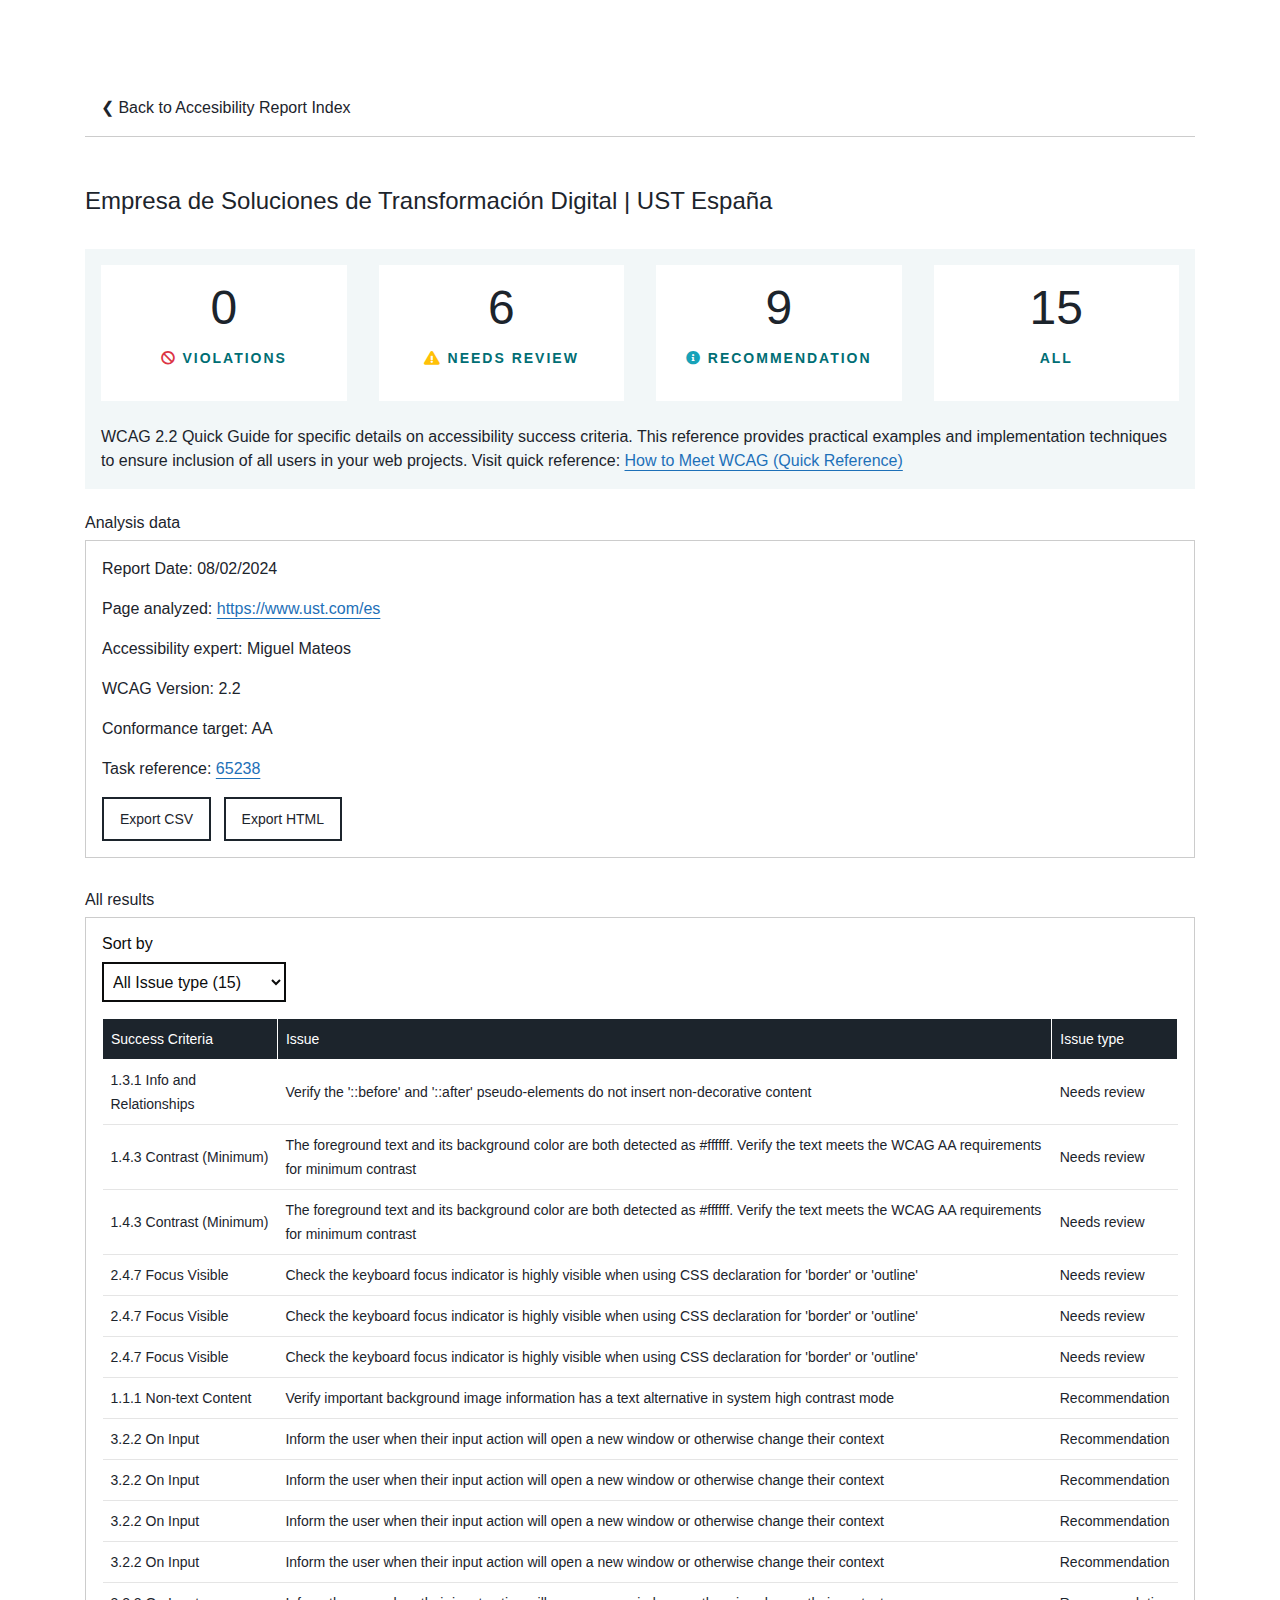
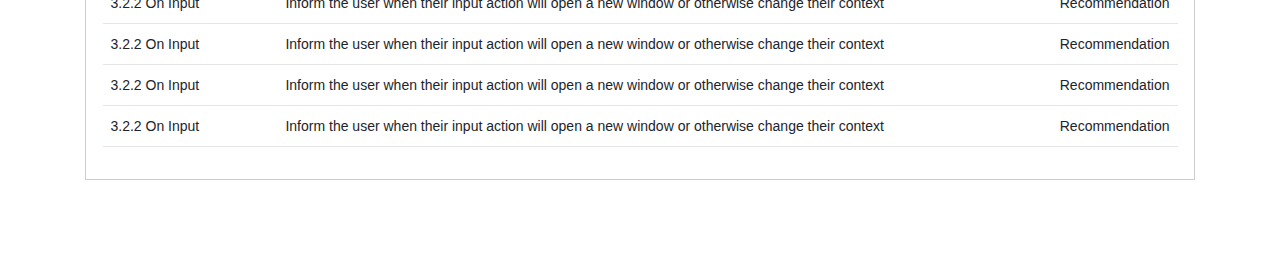
==== public/html/individualreport.html @ 24be136c "Add files via upload" ====
<!DOCTYPE html>
<html lang="en">

<head>
  <meta charset="UTF-8">
  <meta name="viewport" content="width=device-width, initial-scale=1.0">
  <title>Table with Filter</title>
  <!-- Agregar la referencia a Bootstrap CSS -->
  <link rel="stylesheet" href="https://maxcdn.bootstrapcdn.com/bootstrap/4.5.2/css/bootstrap.min.css">
  <link rel="stylesheet" href="https://cdnjs.cloudflare.com/ajax/libs/font-awesome/5.15.4/css/all.min.css">

 <link rel="stylesheet" href="../css/individualreport.css">

</head>

<body>
  <!-- Contenedor en el centro con medida de 6 columnas -->
  <div class="container mt-5 mb-5">
    <div class="row justify-content-center">
      <div class="col-md-12">
        <img src="https://i.imgur.com/VCVcNoz.png" alt="">
        <div class="breadcrumbs">

          <a href="reports.html" class="back-link">❮ Back to Accesibility Report Index</a>

        </div>
        <h4 class="mt-5">Empresa de Soluciones de Transformación Digital | UST España</h4>
        <div class="background">
          <div class="cards-container">
            <div class="card">
              <div class="card-number mb-3" id="violationsNumber"></div>
              <div class="card-text"><i class="fas fa-ban text-danger"></i>
                Violations</div>
            </div>
            <div class="card">
              <div class="card-number mb-3" id="needsreviewNumber"></div>
              <div class="card-text"><i class="fas fa-exclamation-triangle text-warning"></i>
                Needs Review</div>
            </div>
            <div class="card">
              <div class="card-number mb-3" id="recommendationNumber"></div>
              <div class="card-text"><i class="fas fa-info-circle text-info"></i>
                Recommendation</div>
            </div>
            <div class="card">
              <div class="card-number mb-3" id="allNumber"></div>
              <div class="card-text">All</div>
            </div>
          </div>
          <p class="mb-0">WCAG 2.2 Quick Guide for specific details on accessibility success criteria. This reference provides practical examples and implementation techniques to ensure inclusion of all users in your web projects. Visit quick reference: <a href="https://www.w3.org/WAI/WCAG22/quickref/">How to Meet WCAG (Quick Reference)</a></p>
        </div>

        <h6>Analysis data</h6>
        <div class="wrapper">
          <p>Report Date: <span>08/02/2024</span></p>
          <p>Page analyzed: <a href="https://www.ust.com/es" id="urlAnalized">https://www.ust.com/es</a></p>
          <p>Accessibility expert: Miguel Mateos</p>
          <p>WCAG Version: 2.2</p>
          <p>Conformance target: AA</p>
          <p>Task reference: <a href="https://www.ust.com/es">65238</a></p>
          <button id="downloadCSV" aria-label="Descargar reporte en CSV" onclick="downloadCSV()" class="button-secondary mr-2">Export CSV</button>
          <button id="downloadHTML" aria-label="Descargar reporte en HTML" onclick="downloadHTML()" class="button-secondary">Export HTML</button>
        </div>
        <h6>All results</h6>
        <div class=wrapper>

          <label for="filtro" class="mt-0">Sort by</label>
          <select id="filtro">
            <option value="">All Issues</option>
            <option value="Violation">Violation</option>
            <option value="Recommendation">Recommendation</option>
            <option value="Needs review">Needs review</option>
            <!-- Agrega más opciones aquí según sea necesario -->
          </select>
          <table>
            <tbody>
              <tr class="table-header">
                <th>Success Criteria</th>
                <th>Issue</th>
                <th>Issue type</th>
              </tr>
              <tr>
                <td>1.3.1 Info and Relationships</td>
                <td>Verify the '::before' and '::after' pseudo-elements do not insert non-decorative content</td>
                <td>Needs review</td>
              </tr>
              <tr>
                <td>1.4.3 Contrast (Minimum)</td>
                <td>The foreground text and its background color are both detected as #ffffff. Verify the text meets the WCAG AA requirements for minimum contrast</td>
                <td>Needs review</td>
              </tr>
              <tr>
                <td>1.4.3 Contrast (Minimum)</td>
                <td>The foreground text and its background color are both detected as #ffffff. Verify the text meets the WCAG AA requirements for minimum contrast</td>
                <td>Needs review</td>
              </tr>
              <tr>
                <td>2.4.7 Focus Visible</td>
                <td>Check the keyboard focus indicator is highly visible when using CSS declaration for 'border' or 'outline'</td>
                <td>Needs review</td>
              </tr>
              <tr>
                <td>2.4.7 Focus Visible</td>
                <td>Check the keyboard focus indicator is highly visible when using CSS declaration for 'border' or 'outline'</td>
                <td>Needs review</td>
              </tr>
              <tr>
                <td>2.4.7 Focus Visible</td>
                <td>Check the keyboard focus indicator is highly visible when using CSS declaration for 'border' or 'outline'</td>
                <td>Needs review</td>
              </tr>
              <tr>
                <td>1.1.1 Non-text Content</td>
                <td>Verify important background image information has a text alternative in system high contrast mode</td>
                <td>Recommendation</td>
              </tr>
              <tr>
                <td>3.2.2 On Input</td>
                <td>Inform the user when their input action will open a new window or otherwise change their context</td>
                <td>Recommendation</td>
              </tr>
              <tr>
                <td>3.2.2 On Input</td>
                <td>Inform the user when their input action will open a new window or otherwise change their context</td>
                <td>Recommendation</td>
              </tr>
              <tr>
                <td>3.2.2 On Input</td>
                <td>Inform the user when their input action will open a new window or otherwise change their context</td>
                <td>Recommendation</td>
              </tr>
              <tr>
                <td>3.2.2 On Input</td>
                <td>Inform the user when their input action will open a new window or otherwise change their context</td>
                <td>Recommendation</td>
              </tr>
              <tr>
                <td>3.2.2 On Input</td>
                <td>Inform the user when their input action will open a new window or otherwise change their context</td>
                <td>Recommendation</td>
              </tr>
              <tr>
                <td>3.2.2 On Input</td>
                <td>Inform the user when their input action will open a new window or otherwise change their context</td>
                <td>Recommendation</td>
              </tr>
              <tr>
                <td>3.2.2 On Input</td>
                <td>Inform the user when their input action will open a new window or otherwise change their context</td>
                <td>Recommendation</td>
              </tr>
              <tr>
                <td>3.2.2 On Input</td>
                <td>Inform the user when their input action will open a new window or otherwise change their context</td>
                <td>Recommendation</td>
              </tr>
            </tbody>
          </table>
        </div>
      </div>
    </div>
  </div>

  <!-- Agregar la referencia a Bootstrap JS (opcional) -->

  <script src="https://ajax.googleapis.com/ajax/libs/jquery/3.5.1/jquery.min.ajs"></script>
  <script src="https://cdnjs.cloudflare.com/ajax/libs/popper.js/1.16.0/umd/popper.min.js"></script>
  <script src="https://maxcdn.bootstrapcdn.com/bootstrap/4.5.2/js/bootstrap.min.js"></script>
    <script src="../javascript/individualreport.js"></script>

</body>

</html>
---- public/css/individualreport.css ----
/* Estilos generales */
body,
p {
  font-family: "GDS Transport", arial, sans-serif;
  font-size: 16px;
  line-height: 24px;
  color: #1c242c;
  font-weight: 400 !important;
}

.back-link {
  color: #1c242c !important;
  text-decoration: none !important;
}

.back-link:hover {
  text-decoration: underline !important;
  text-decoration-thickness: 3px !important;
  color: #1c242c !important;
}

a {
  color: #1d70b8 !important;
  text-decoration: underline !important;
  text-decoration-thickness: auto;
  text-decoration-thickness: 1px !important;
  text-underline-offset: 0.25em !important;
  text-decoration-skip-ink: none;
}

a:hover {
  text-decoration-thickness: 4px !important;
  color: #003078 !important;
}

a:focus,
a:active {
  outline: 0;
  color: #0b0c0c !important;
  background-color: rgba(0, 123, 255, 0.25);
  box-shadow: 0 0 0 0.25rem rgba(0, 123, 255, 0.5);
  text-decoration: none;
  -webkit-box-decoration-break: clone;
  box-decoration-break: clone;
}

/* Encabezados */
h4 {
  font-size: 24px;
  line-height: 32px;
  font-weight: 500;
  margin-bottom: 32px !important;
}

/* Tablas */
table {
  margin: 16px 0px;
  border-collapse: collapse;
  width: 100%;
}

th {
  border: 1px solid white;
  text-align: left;
  padding: 8px;
  background-color: #1c242c;
  color: white;
  font-size: 14px;
  line-height: 24px;
  font-weight: 500;
  letter-spacing: normal;
}

td {
  text-align: left;
  padding: 8px;
  font-size: 14px;
  line-height: 24px;
  letter-spacing: normal;
  font-weight: 400;
}

tr:nth-child(even) {
  background-color: white;
}

tr td {
  border-bottom: 1px solid rgba(0, 0, 0, 0.1);
}

/* Separadores */
.separator {
  border-bottom: 1px solid rgba(0, 0, 0, 0.1);
  margin-bottom: 16px;
}

/* Columna de códigos */
.code-column {
  max-width: 300px;
  overflow: hidden;
  white-space: nowrap;
  text-overflow: ellipsis;
  cursor: pointer;
}

/* Imágenes */
img {
  margin: auto;
  max-width: 64px;
  margin-bottom: 32px;
  display: block;
}

/* Fondos */
.background {
  background-color: #f2f7f8;
  padding: 16px 16px 16px 16px;
  margin-bottom: 24px;
}

/* Estado de foco */
.focus-style {
  background-color: #f0f0f0;
  outline: none;
}

/* Migas de pan */
.breadcrumbs {
  font-size: 16px;
  padding: 16px;
  border-bottom: 1px solid rgba(0, 0, 0, 0.2);
}

.breadcrumbs a {
  text-decoration: none;
  color: #333;
}

.breadcrumbs a:hover {
  text-decoration: underline;
}

.breadcrumbs span {
  margin: 0 5px;
  color: #666;
}

.breadcrumbs span:last-child {
  color: #000;
}

/* Botones */
.button-secondary {
  font-size: 14px !important;
  line-height: 24px;
  display: inline-block;
  padding: 8px 16px;
  border: 2px solid #1c242c;
  border-radius: 0;
  background-color: white;
  color: #1c242c;
  cursor: pointer;
  position: relative;
}

.button-secondary:hover {
  background-color: #006e74;
  color: white;
  border: 2px solid transparent;
}

.button-secondary:active,
.button-secondary:focus {
  box-shadow: 0 0 0 0.25rem rgba(0, 123, 255, 0.5) !important;
}

/* Envoltorio */
.wrapper {
  border: 1px solid rgba(0, 0, 0, 0.2);
  padding: 16px !important;
  margin-bottom: 32px;
}

/* Tarjetas */
.cards-container {
  display: flex;
  flex-wrap: wrap;
  justify-content: space-between;
}

.card {
  flex: 0 0 calc(25% - 24px);
  height: 136px;
  display: flex;
  flex-direction: column;
  justify-content: center;
  align-items: center;
  margin-bottom: 24px;
  border-radius: 0px !important;
  border: none !important;
}

.card-number {
  font-size: 48px;
  font-weight: 300;
  color: #1c242c;
}

.card-text {
  margin-top: 10px;
  text-align: center;
  font-weight: 700;
  text-transform: uppercase;
  letter-spacing: 2px;
  font-size: 0.875rem;
  color: #006e74;
}

@media (max-width: 768px) {
  .card {
    flex-basis: calc(50% - 24px);
  }
}

@media (max-width: 480px) {
  .card {
    flex-basis: 100%;
  }
}

select {
  font-family: GDS Transport, arial, sans-serif;
  -webkit-font-smoothing: antialiased;
  -moz-osx-font-smoothing: grayscale;
  font-weight: 400;
  font-size: 1rem;
  line-height: 1.25;
  box-sizing: border-box;
  min-width: 11.5em;
  max-width: 100%;
  height: 2.5rem;
  padding: 5px;
  border: 2px solid #0b0c0c;
  color: #0b0c0c;
  background-color: #fff;
}

select:focus {
  outline: 0; /* Quita el contorno */
  outline-offset: 0;
  box-shadow: 0 0 0 0.25rem rgba(0, 123, 255, 0.5);
}
label {
  ont-family: GDS Transport, arial, sans-serif;
  -webkit-font-smoothing: antialiased;
  -moz-osx-font-smoothing: grayscale;
  line-height: 1.25;
  color: #0b0c0c;
  display: block !important;
  margin-bottom: 8px;
}
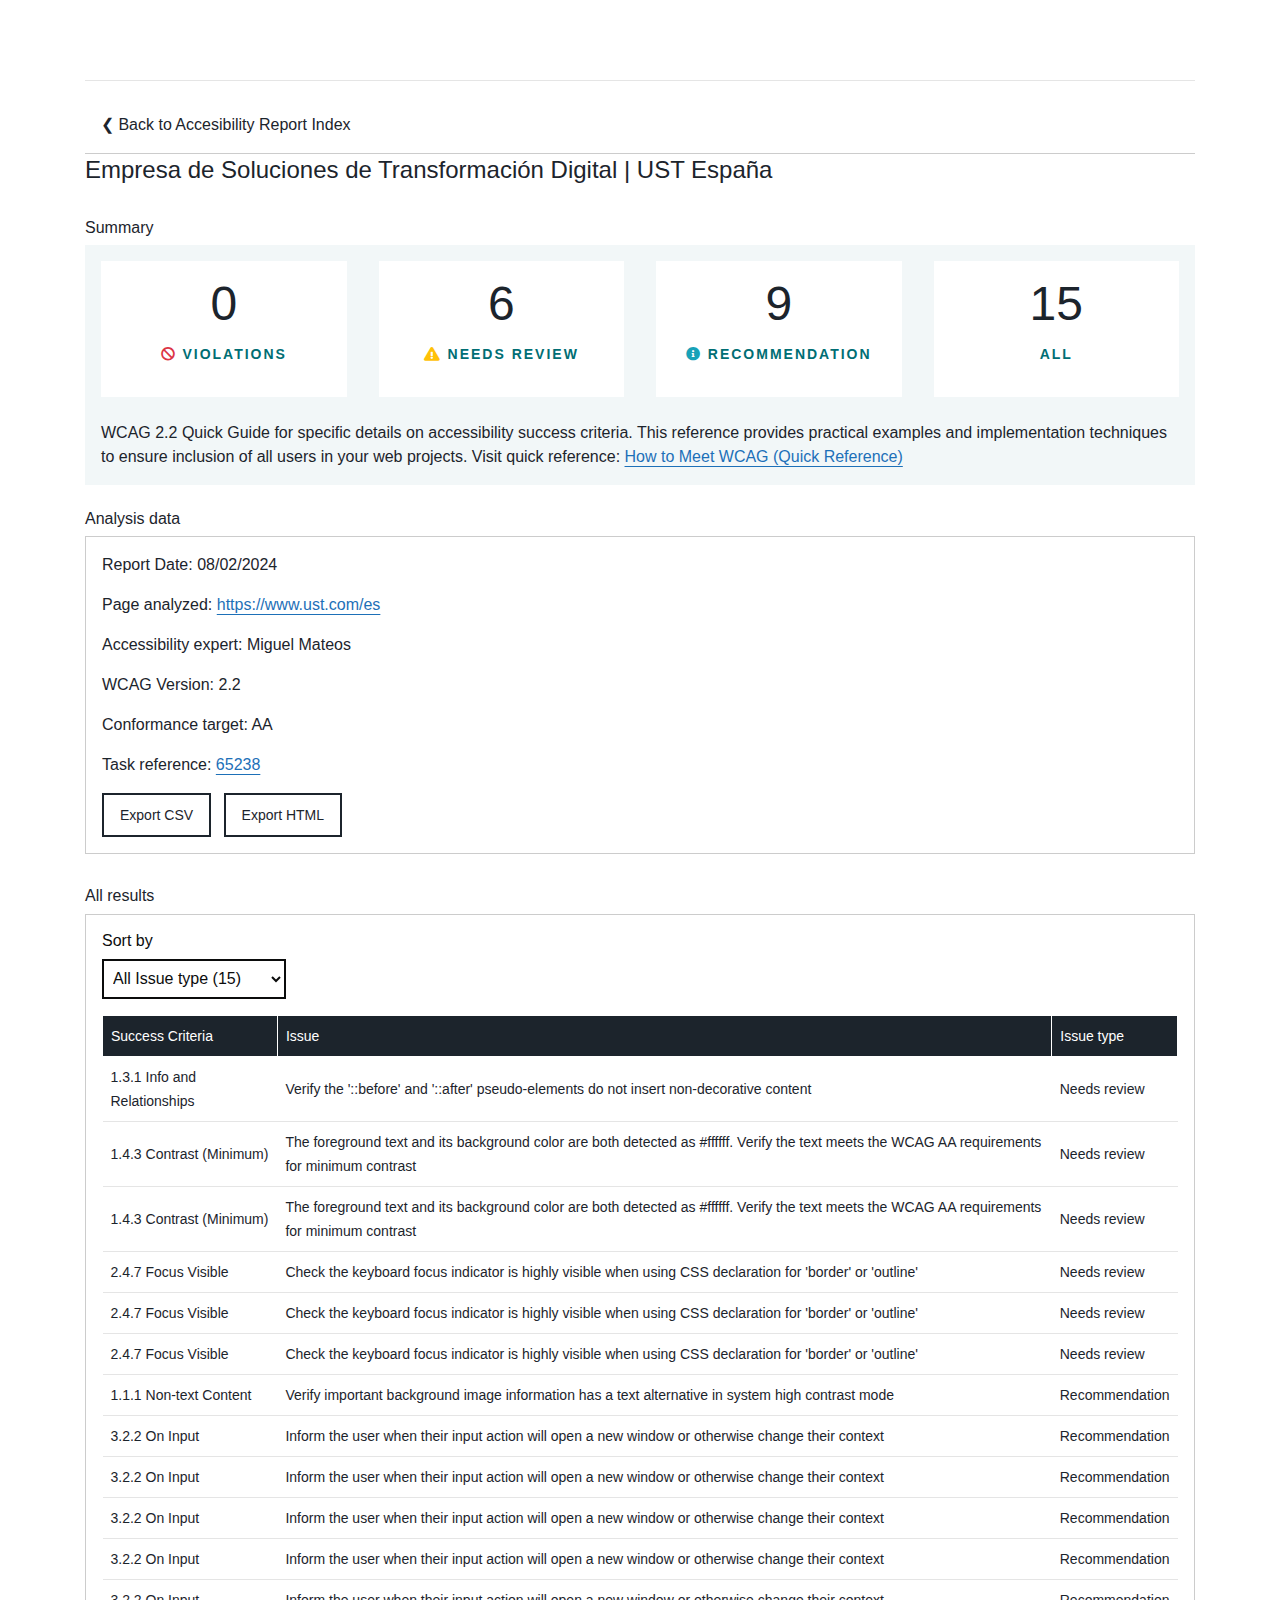
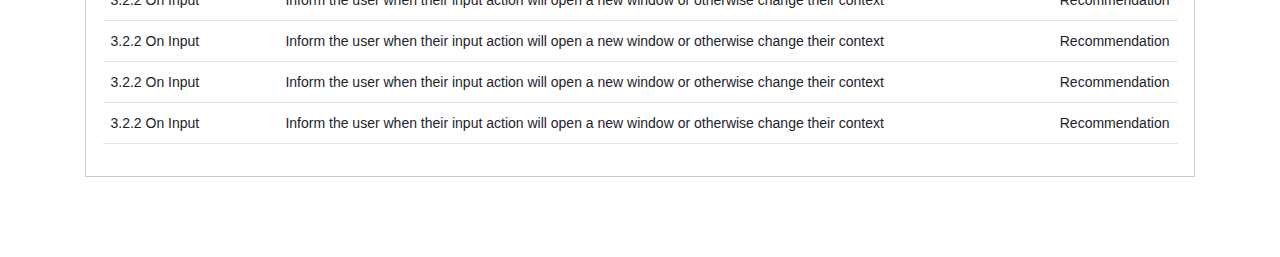
==== commit f22048a3: "Add files via upload" ====
--- a/public/html/individualreport.html
+++ b/public/html/individualreport.html
@@ -9,7 +9,7 @@
   <link rel="stylesheet" href="https://maxcdn.bootstrapcdn.com/bootstrap/4.5.2/css/bootstrap.min.css">
   <link rel="stylesheet" href="https://cdnjs.cloudflare.com/ajax/libs/font-awesome/5.15.4/css/all.min.css">
 
- <link rel="stylesheet" href="../css/individualreport.css">
+  <link rel="stylesheet" href="../css/individualreport.css">
 
 </head>
 
@@ -19,12 +19,15 @@
     <div class="row justify-content-center">
       <div class="col-md-12">
         <img src="https://i.imgur.com/VCVcNoz.png" alt="">
+
+        <div class="separator"></div>
         <div class="breadcrumbs">
 
           <a href="reports.html" class="back-link">❮ Back to Accesibility Report Index</a>
 
         </div>
-        <h4 class="mt-5">Empresa de Soluciones de Transformación Digital | UST España</h4>
+        <h4>Empresa de Soluciones de Transformación Digital | UST España</h4>
+         <h6>Summary</h6>
         <div class="background">
           <div class="cards-container">
             <div class="card">
@@ -166,7 +169,7 @@
   <script src="https://ajax.googleapis.com/ajax/libs/jquery/3.5.1/jquery.min.ajs"></script>
   <script src="https://cdnjs.cloudflare.com/ajax/libs/popper.js/1.16.0/umd/popper.min.js"></script>
   <script src="https://maxcdn.bootstrapcdn.com/bootstrap/4.5.2/js/bootstrap.min.js"></script>
-    <script src="../javascript/individualreport.js"></script>
+  <script src="../javascript/individualreport.js"></script>
 
 </body>
 
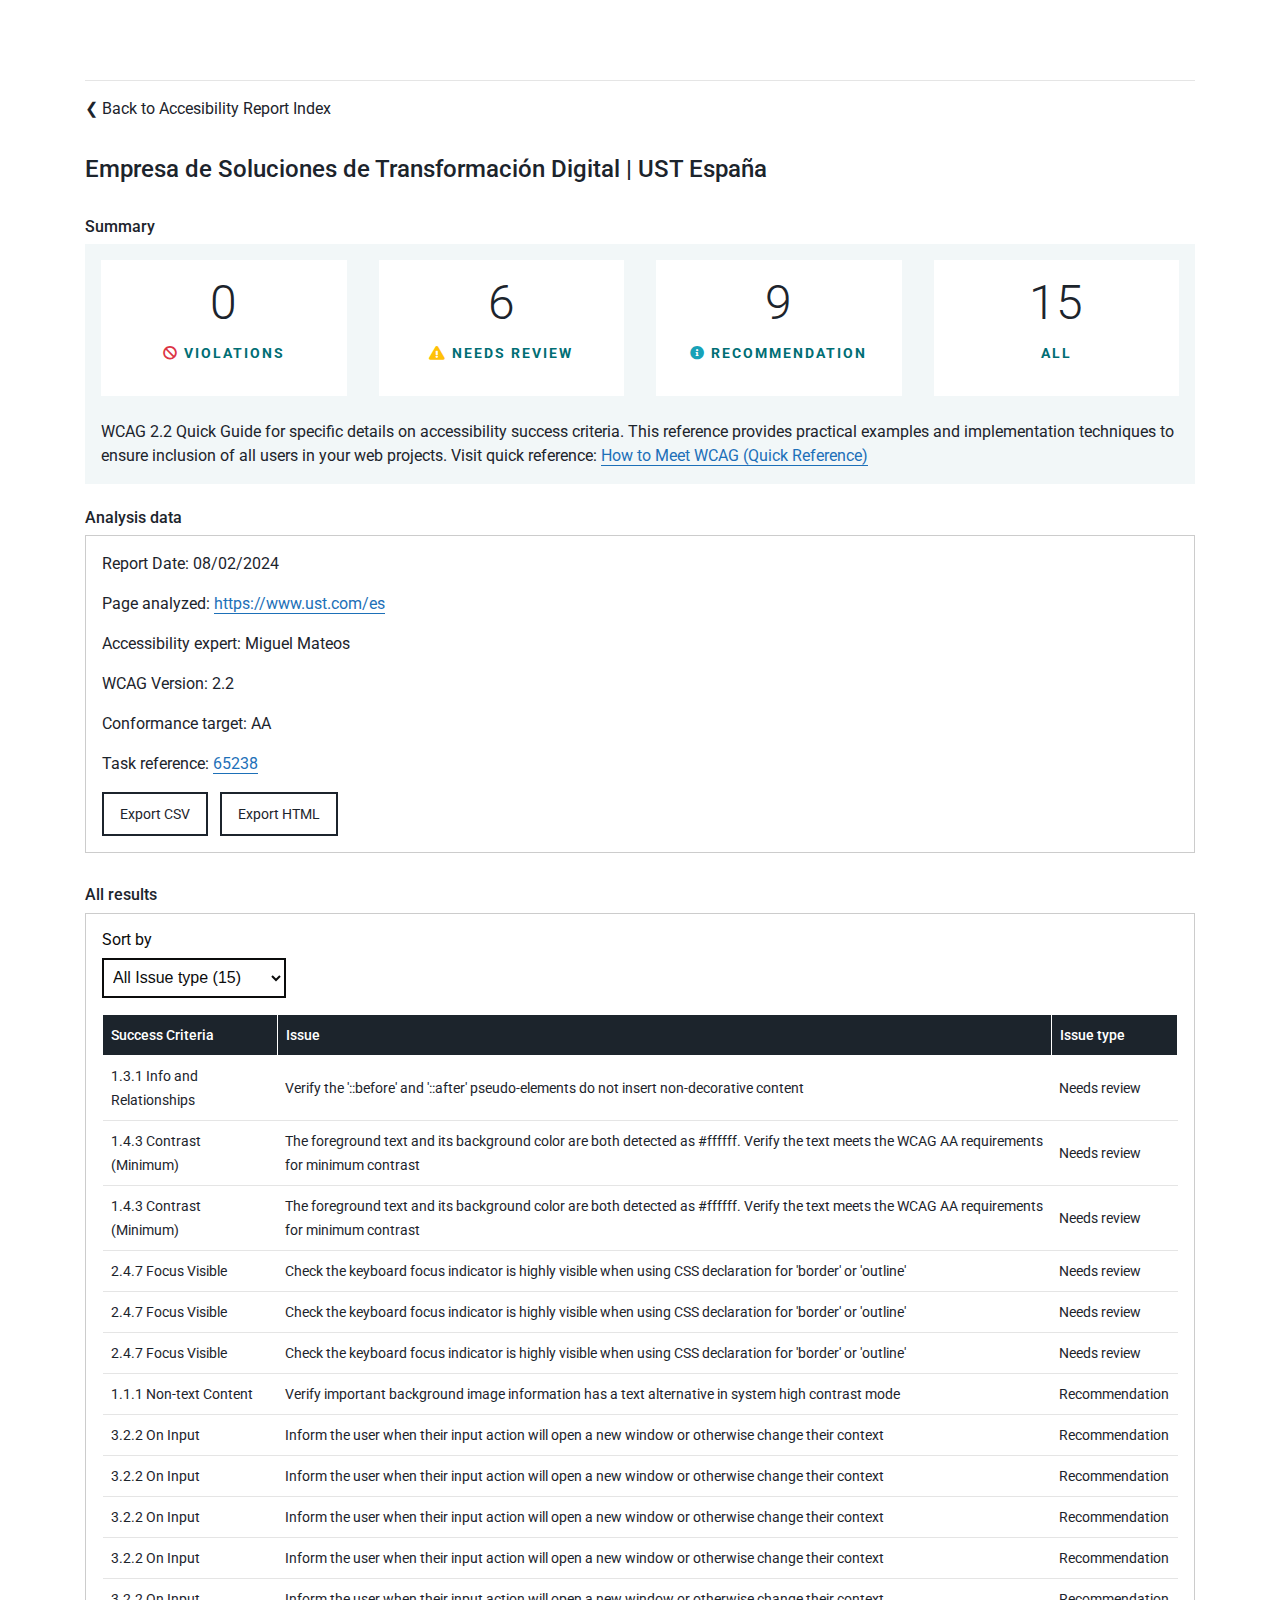
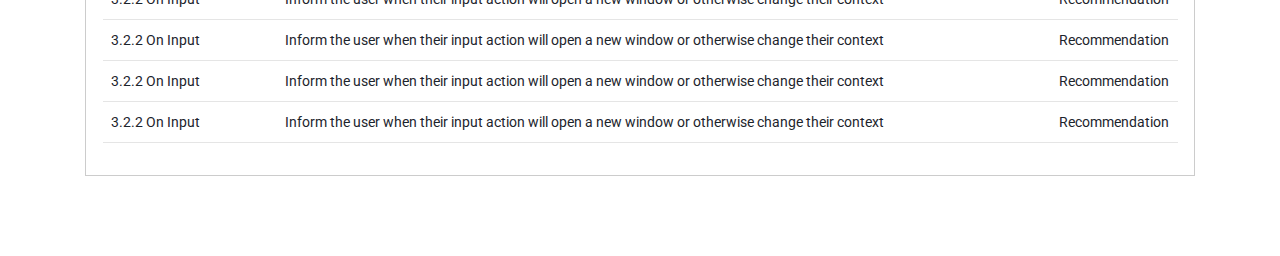
==== commit 707ed2a0: "Update individualreport.html" ====
--- a/public/html/individualreport.html
+++ b/public/html/individualreport.html
@@ -8,7 +8,9 @@
   <!-- Agregar la referencia a Bootstrap CSS -->
   <link rel="stylesheet" href="https://maxcdn.bootstrapcdn.com/bootstrap/4.5.2/css/bootstrap.min.css">
   <link rel="stylesheet" href="https://cdnjs.cloudflare.com/ajax/libs/font-awesome/5.15.4/css/all.min.css">
-
+<link rel="preconnect" href="https://fonts.googleapis.com">
+<link rel="preconnect" href="https://fonts.gstatic.com" crossorigin>
+<link href="https://fonts.googleapis.com/css2?family=Roboto&display=swap" rel="stylesheet">
   <link rel="stylesheet" href="../css/individualreport.css">
 
 </head>
@@ -173,4 +175,4 @@
 
 </body>
 
-</html>+</html>
--- a/public/css/individualreport.css
+++ b/public/css/individualreport.css
@@ -1,7 +1,7 @@
 /* Estilos generales */
 body,
 p {
-  font-family: "GDS Transport", arial, sans-serif;
+  font-family: 'Roboto', sans-serif;
   font-size: 16px;
   line-height: 24px;
   color: #1c242c;
@@ -49,7 +49,7 @@
   font-size: 24px;
   line-height: 32px;
   font-weight: 500;
-  margin-bottom: 32px !important;
+  margin: 32px 0px !important;
 }
 
 /* Tablas */
@@ -127,8 +127,6 @@
 /* Migas de pan */
 .breadcrumbs {
   font-size: 16px;
-  padding: 16px;
-  border-bottom: 1px solid rgba(0, 0, 0, 0.2);
 }
 
 .breadcrumbs a {
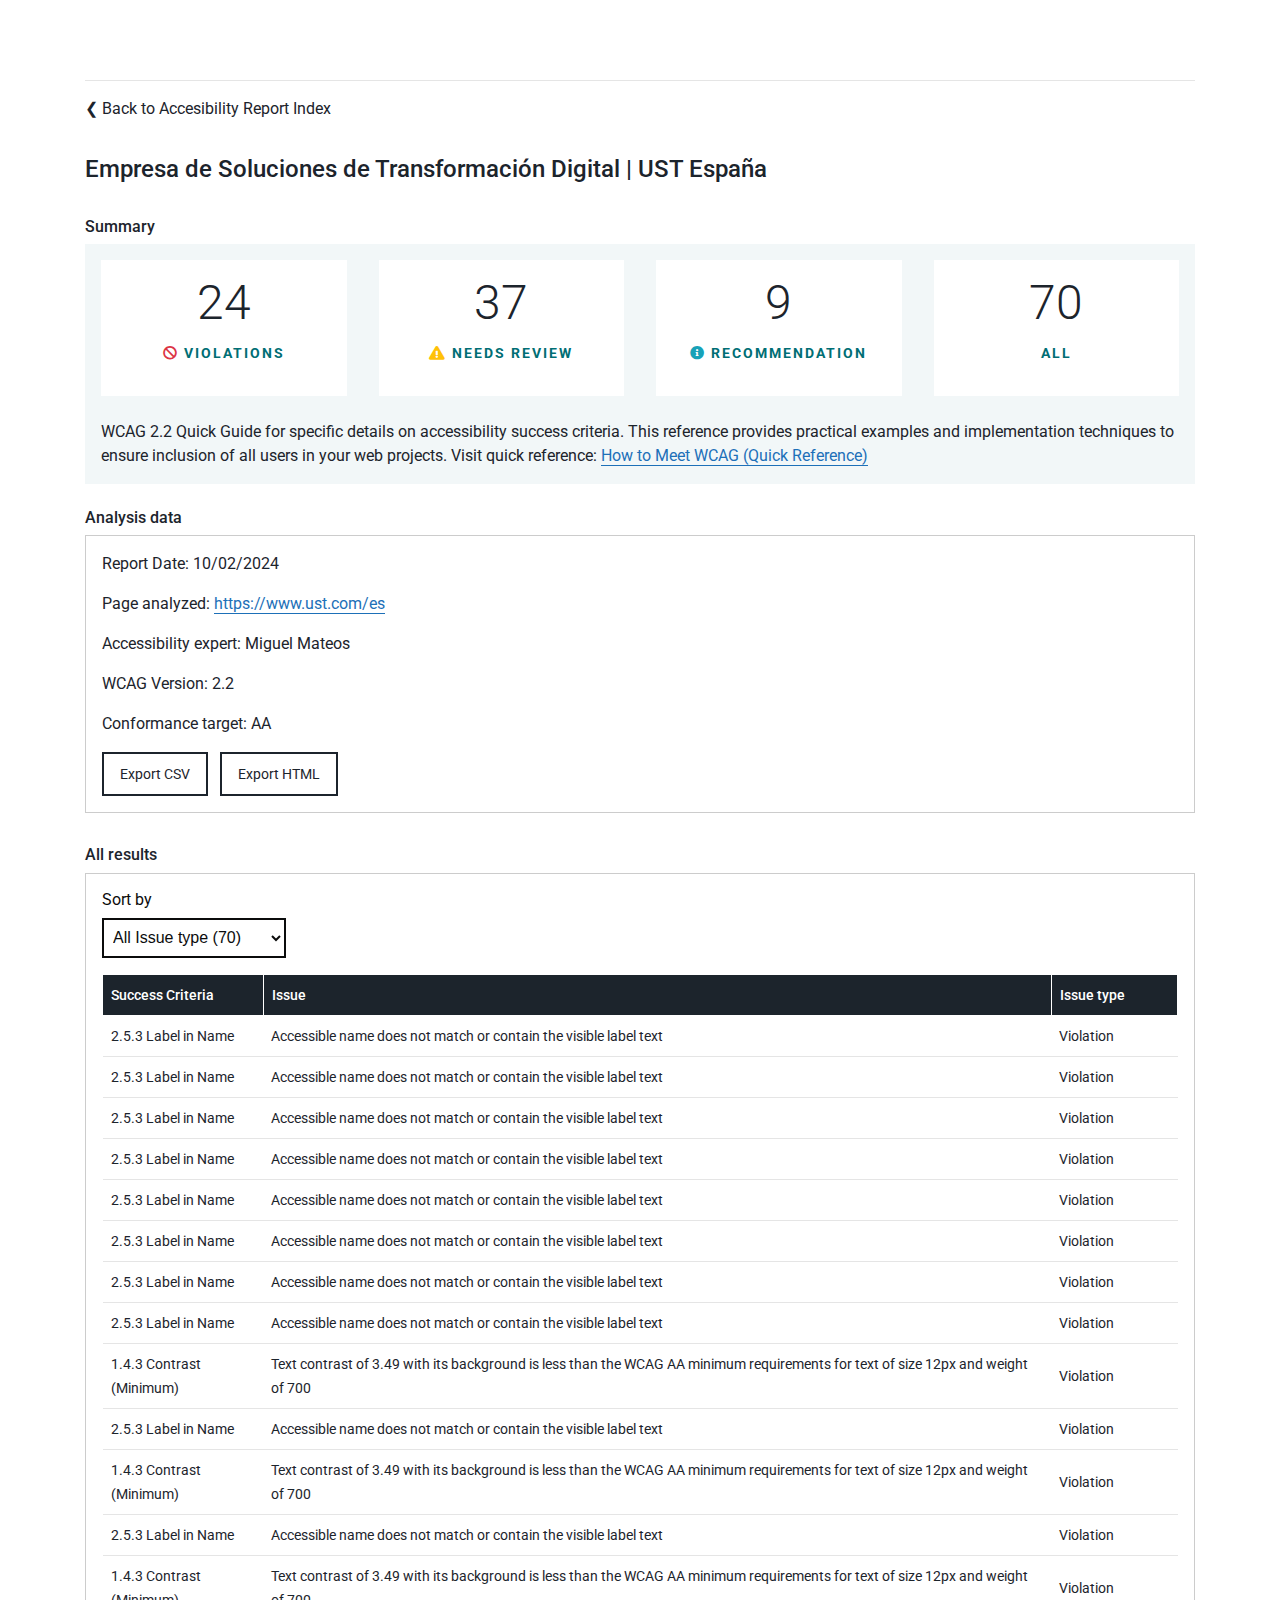
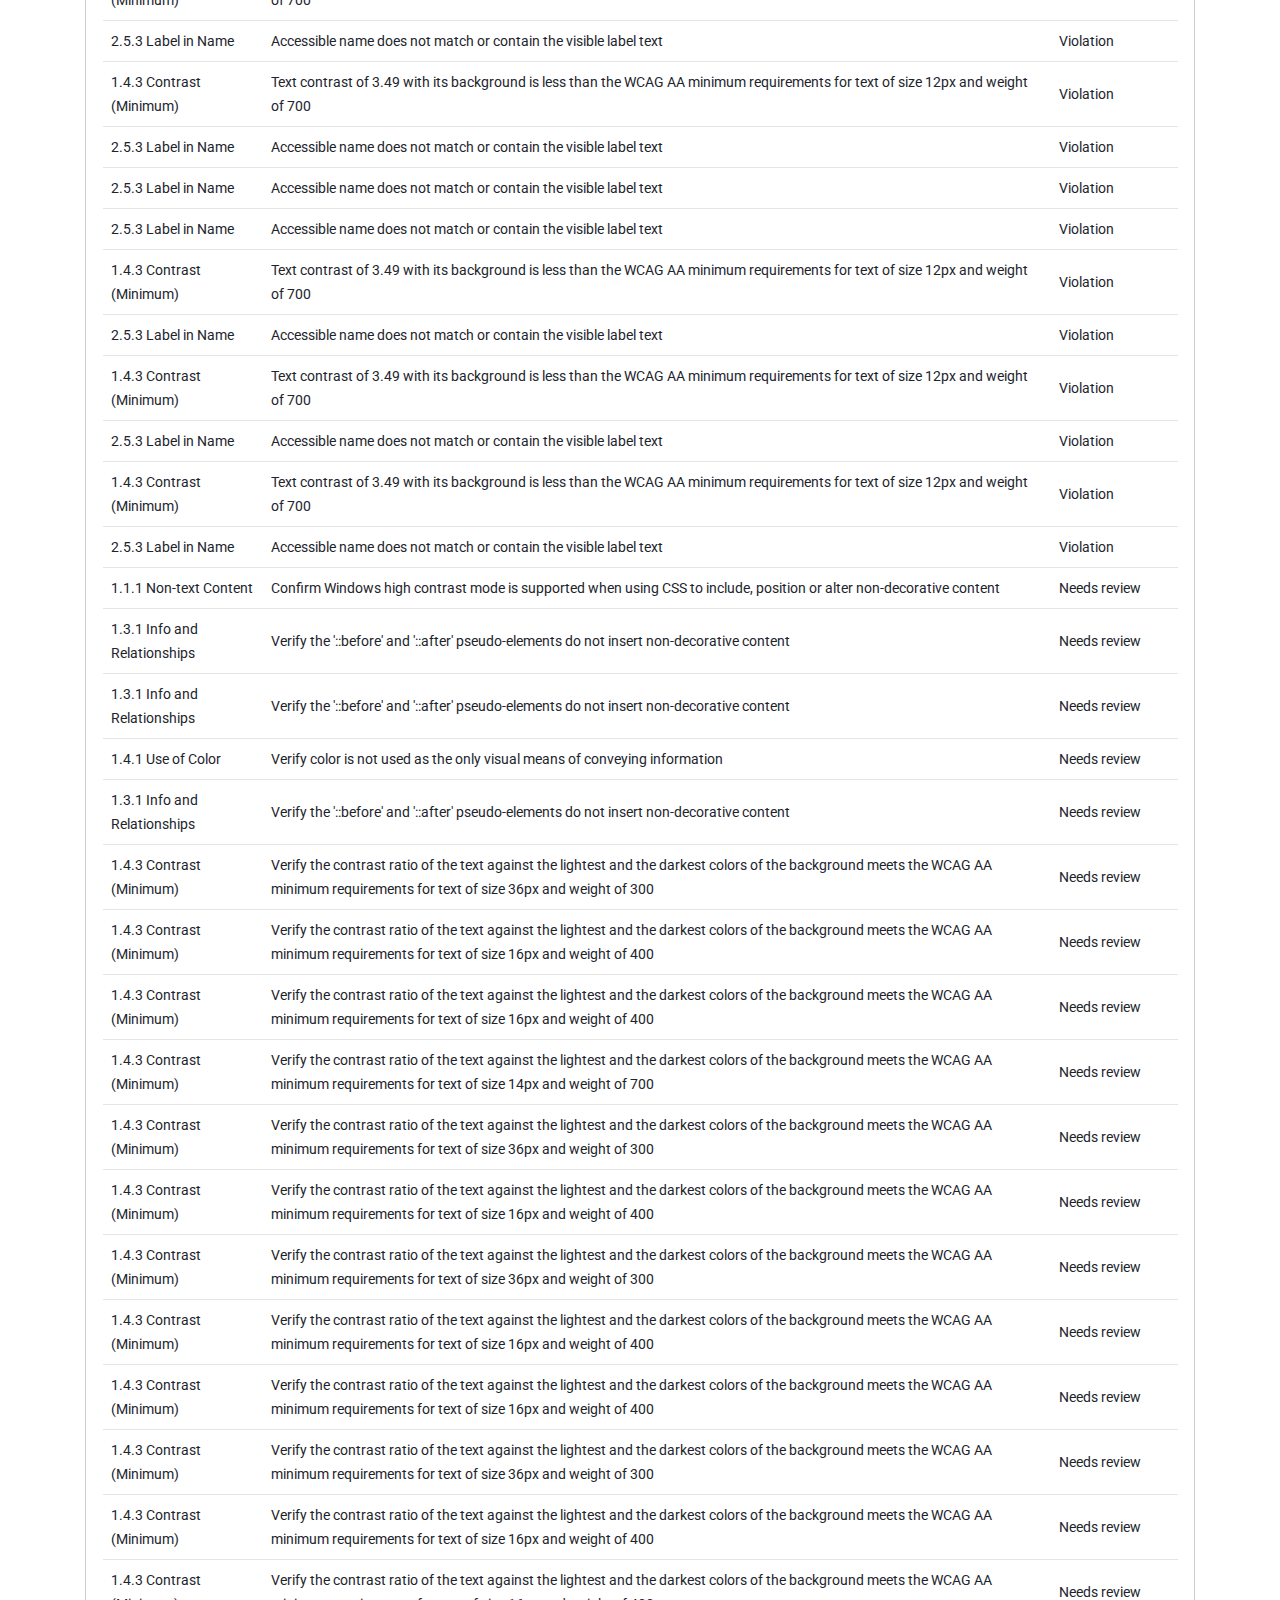
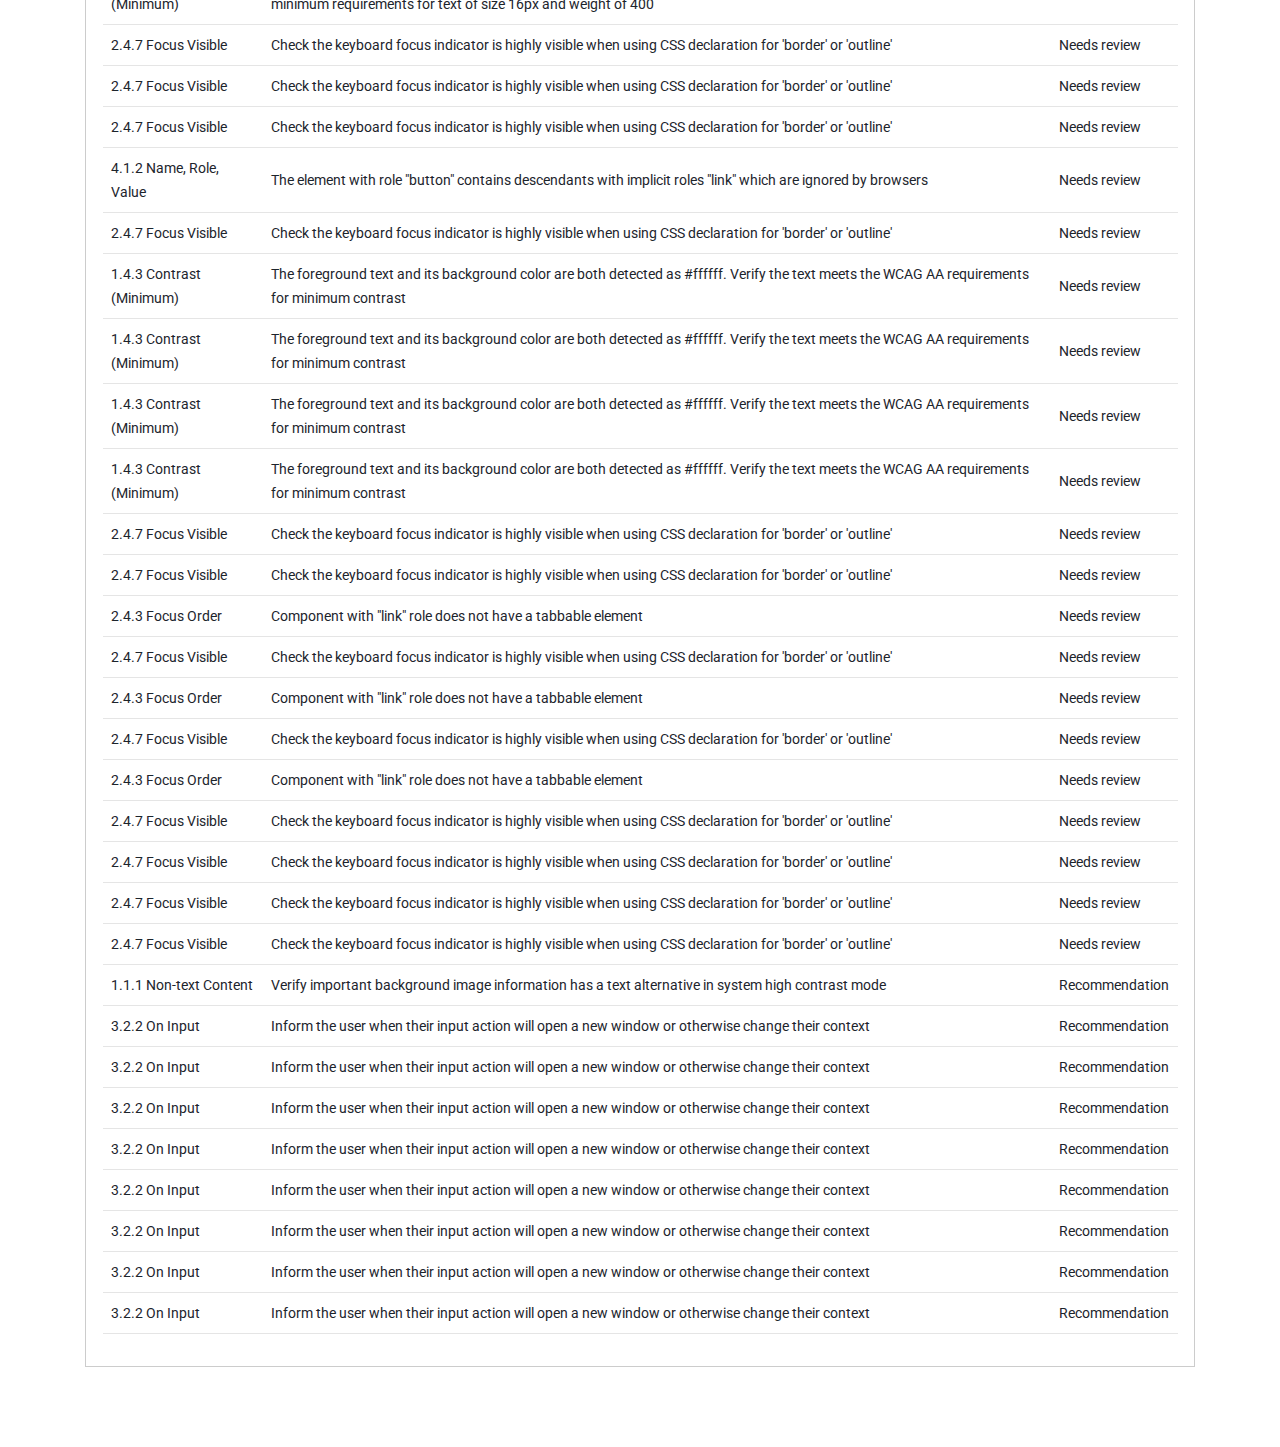
==== commit 204dbc89: "Update individualreport.html" ====
--- a/public/html/individualreport.html
+++ b/public/html/individualreport.html
@@ -8,44 +8,44 @@
   <!-- Agregar la referencia a Bootstrap CSS -->
   <link rel="stylesheet" href="https://maxcdn.bootstrapcdn.com/bootstrap/4.5.2/css/bootstrap.min.css">
   <link rel="stylesheet" href="https://cdnjs.cloudflare.com/ajax/libs/font-awesome/5.15.4/css/all.min.css">
-<link rel="preconnect" href="https://fonts.googleapis.com">
-<link rel="preconnect" href="https://fonts.gstatic.com" crossorigin>
-<link href="https://fonts.googleapis.com/css2?family=Roboto&display=swap" rel="stylesheet">
+  <link rel="preconnect" href="https://fonts.googleapis.com">
+  <link rel="preconnect" href="https://fonts.gstatic.com" crossorigin>
+  <link href="https://fonts.googleapis.com/css2?family=Roboto&display=swap" rel="stylesheet">
   <link rel="stylesheet" href="../css/individualreport.css">
-
 </head>
 
 <body>
-  <!-- Contenedor en el centro con medida de 6 columnas -->
+
   <div class="container mt-5 mb-5">
     <div class="row justify-content-center">
       <div class="col-md-12">
         <img src="https://i.imgur.com/VCVcNoz.png" alt="">
-
         <div class="separator"></div>
         <div class="breadcrumbs">
-
           <a href="reports.html" class="back-link">❮ Back to Accesibility Report Index</a>
-
         </div>
-        <h4>Empresa de Soluciones de Transformación Digital | UST España</h4>
-         <h6>Summary</h6>
+        <!-- REEMPLAZAR DESDE AQUÍ -->
+        <h4 id="pageTitle">Empresa de Soluciones de Transformación Digital | UST España</h4>
+        <h6>Summary</h6>
         <div class="background">
           <div class="cards-container">
             <div class="card">
               <div class="card-number mb-3" id="violationsNumber"></div>
               <div class="card-text"><i class="fas fa-ban text-danger"></i>
-                Violations</div>
+                Violations
+              </div>
             </div>
             <div class="card">
               <div class="card-number mb-3" id="needsreviewNumber"></div>
               <div class="card-text"><i class="fas fa-exclamation-triangle text-warning"></i>
-                Needs Review</div>
+                Needs Review
+              </div>
             </div>
             <div class="card">
               <div class="card-number mb-3" id="recommendationNumber"></div>
               <div class="card-text"><i class="fas fa-info-circle text-info"></i>
-                Recommendation</div>
+                Recommendation
+              </div>
             </div>
             <div class="card">
               <div class="card-number mb-3" id="allNumber"></div>
@@ -54,21 +54,20 @@
           </div>
           <p class="mb-0">WCAG 2.2 Quick Guide for specific details on accessibility success criteria. This reference provides practical examples and implementation techniques to ensure inclusion of all users in your web projects. Visit quick reference: <a href="https://www.w3.org/WAI/WCAG22/quickref/">How to Meet WCAG (Quick Reference)</a></p>
         </div>
-
         <h6>Analysis data</h6>
         <div class="wrapper">
-          <p>Report Date: <span>08/02/2024</span></p>
+          <p>Report Date: <span id="currentDate">10/02/2024</span></p>
           <p>Page analyzed: <a href="https://www.ust.com/es" id="urlAnalized">https://www.ust.com/es</a></p>
           <p>Accessibility expert: Miguel Mateos</p>
           <p>WCAG Version: 2.2</p>
           <p>Conformance target: AA</p>
-          <p>Task reference: <a href="https://www.ust.com/es">65238</a></p>
           <button id="downloadCSV" aria-label="Descargar reporte en CSV" onclick="downloadCSV()" class="button-secondary mr-2">Export CSV</button>
           <button id="downloadHTML" aria-label="Descargar reporte en HTML" onclick="downloadHTML()" class="button-secondary">Export HTML</button>
         </div>
+
+        <!-- HASTA AQUÍ -->
         <h6>All results</h6>
         <div class=wrapper>
-
           <label for="filtro" class="mt-0">Sort by</label>
           <select id="filtro">
             <option value="">All Issues</option>
@@ -77,6 +76,8 @@
             <option value="Needs review">Needs review</option>
             <!-- Agrega más opciones aquí según sea necesario -->
           </select>
+
+          <!-- LA TABLA EMPIEZA AQUI AQUÍ -->
           <table>
             <tbody>
               <tr class="table-header">
@@ -84,95 +85,439 @@
                 <th>Issue</th>
                 <th>Issue type</th>
               </tr>
+
+              <tr>
+                <td>2.5.3 Label in Name</td>
+                <td>Accessible name does not match or contain the visible label text</td>
+                <td>Violation</td>
+              </tr>
+
+              <tr>
+                <td>2.5.3 Label in Name</td>
+                <td>Accessible name does not match or contain the visible label text</td>
+                <td>Violation</td>
+              </tr>
+
+              <tr>
+                <td>2.5.3 Label in Name</td>
+                <td>Accessible name does not match or contain the visible label text</td>
+                <td>Violation</td>
+              </tr>
+
+              <tr>
+                <td>2.5.3 Label in Name</td>
+                <td>Accessible name does not match or contain the visible label text</td>
+                <td>Violation</td>
+              </tr>
+
+              <tr>
+                <td>2.5.3 Label in Name</td>
+                <td>Accessible name does not match or contain the visible label text</td>
+                <td>Violation</td>
+              </tr>
+
+              <tr>
+                <td>2.5.3 Label in Name</td>
+                <td>Accessible name does not match or contain the visible label text</td>
+                <td>Violation</td>
+              </tr>
+
+              <tr>
+                <td>2.5.3 Label in Name</td>
+                <td>Accessible name does not match or contain the visible label text</td>
+                <td>Violation</td>
+              </tr>
+
+              <tr>
+                <td>2.5.3 Label in Name</td>
+                <td>Accessible name does not match or contain the visible label text</td>
+                <td>Violation</td>
+              </tr>
+
+              <tr>
+                <td>1.4.3 Contrast (Minimum)</td>
+                <td>Text contrast of 3.49 with its background is less than the WCAG AA minimum requirements for text of size 12px and weight of 700</td>
+                <td>Violation</td>
+              </tr>
+
+              <tr>
+                <td>2.5.3 Label in Name</td>
+                <td>Accessible name does not match or contain the visible label text</td>
+                <td>Violation</td>
+              </tr>
+
+              <tr>
+                <td>1.4.3 Contrast (Minimum)</td>
+                <td>Text contrast of 3.49 with its background is less than the WCAG AA minimum requirements for text of size 12px and weight of 700</td>
+                <td>Violation</td>
+              </tr>
+
+              <tr>
+                <td>2.5.3 Label in Name</td>
+                <td>Accessible name does not match or contain the visible label text</td>
+                <td>Violation</td>
+              </tr>
+
+              <tr>
+                <td>1.4.3 Contrast (Minimum)</td>
+                <td>Text contrast of 3.49 with its background is less than the WCAG AA minimum requirements for text of size 12px and weight of 700</td>
+                <td>Violation</td>
+              </tr>
+
+              <tr>
+                <td>2.5.3 Label in Name</td>
+                <td>Accessible name does not match or contain the visible label text</td>
+                <td>Violation</td>
+              </tr>
+
+              <tr>
+                <td>1.4.3 Contrast (Minimum)</td>
+                <td>Text contrast of 3.49 with its background is less than the WCAG AA minimum requirements for text of size 12px and weight of 700</td>
+                <td>Violation</td>
+              </tr>
+
+              <tr>
+                <td>2.5.3 Label in Name</td>
+                <td>Accessible name does not match or contain the visible label text</td>
+                <td>Violation</td>
+              </tr>
+
+              <tr>
+                <td>2.5.3 Label in Name</td>
+                <td>Accessible name does not match or contain the visible label text</td>
+                <td>Violation</td>
+              </tr>
+
+              <tr>
+                <td>2.5.3 Label in Name</td>
+                <td>Accessible name does not match or contain the visible label text</td>
+                <td>Violation</td>
+              </tr>
+
+              <tr>
+                <td>1.4.3 Contrast (Minimum)</td>
+                <td>Text contrast of 3.49 with its background is less than the WCAG AA minimum requirements for text of size 12px and weight of 700</td>
+                <td>Violation</td>
+              </tr>
+
+              <tr>
+                <td>2.5.3 Label in Name</td>
+                <td>Accessible name does not match or contain the visible label text</td>
+                <td>Violation</td>
+              </tr>
+
+              <tr>
+                <td>1.4.3 Contrast (Minimum)</td>
+                <td>Text contrast of 3.49 with its background is less than the WCAG AA minimum requirements for text of size 12px and weight of 700</td>
+                <td>Violation</td>
+              </tr>
+
+              <tr>
+                <td>2.5.3 Label in Name</td>
+                <td>Accessible name does not match or contain the visible label text</td>
+                <td>Violation</td>
+              </tr>
+
+              <tr>
+                <td>1.4.3 Contrast (Minimum)</td>
+                <td>Text contrast of 3.49 with its background is less than the WCAG AA minimum requirements for text of size 12px and weight of 700</td>
+                <td>Violation</td>
+              </tr>
+
+              <tr>
+                <td>2.5.3 Label in Name</td>
+                <td>Accessible name does not match or contain the visible label text</td>
+                <td>Violation</td>
+              </tr>
+
+              <tr>
+                <td>1.1.1 Non-text Content</td>
+                <td>Confirm Windows high contrast mode is supported when using CSS to include, position or alter non-decorative content</td>
+                <td>Needs review</td>
+              </tr>
+
               <tr>
                 <td>1.3.1 Info and Relationships</td>
                 <td>Verify the '::before' and '::after' pseudo-elements do not insert non-decorative content</td>
                 <td>Needs review</td>
               </tr>
+
+              <tr>
+                <td>1.3.1 Info and Relationships</td>
+                <td>Verify the '::before' and '::after' pseudo-elements do not insert non-decorative content</td>
+                <td>Needs review</td>
+              </tr>
+
+              <tr>
+                <td>1.4.1 Use of Color</td>
+                <td>Verify color is not used as the only visual means of conveying information</td>
+                <td>Needs review</td>
+              </tr>
+
+              <tr>
+                <td>1.3.1 Info and Relationships</td>
+                <td>Verify the '::before' and '::after' pseudo-elements do not insert non-decorative content</td>
+                <td>Needs review</td>
+              </tr>
+
+              <tr>
+                <td>1.4.3 Contrast (Minimum)</td>
+                <td>Verify the contrast ratio of the text against the lightest and the darkest colors of the background meets the WCAG AA minimum requirements for text of size 36px and weight of 300</td>
+                <td>Needs review</td>
+              </tr>
+
+              <tr>
+                <td>1.4.3 Contrast (Minimum)</td>
+                <td>Verify the contrast ratio of the text against the lightest and the darkest colors of the background meets the WCAG AA minimum requirements for text of size 16px and weight of 400</td>
+                <td>Needs review</td>
+              </tr>
+
+              <tr>
+                <td>1.4.3 Contrast (Minimum)</td>
+                <td>Verify the contrast ratio of the text against the lightest and the darkest colors of the background meets the WCAG AA minimum requirements for text of size 16px and weight of 400</td>
+                <td>Needs review</td>
+              </tr>
+
+              <tr>
+                <td>1.4.3 Contrast (Minimum)</td>
+                <td>Verify the contrast ratio of the text against the lightest and the darkest colors of the background meets the WCAG AA minimum requirements for text of size 14px and weight of 700</td>
+                <td>Needs review</td>
+              </tr>
+
+              <tr>
+                <td>1.4.3 Contrast (Minimum)</td>
+                <td>Verify the contrast ratio of the text against the lightest and the darkest colors of the background meets the WCAG AA minimum requirements for text of size 36px and weight of 300</td>
+                <td>Needs review</td>
+              </tr>
+
+              <tr>
+                <td>1.4.3 Contrast (Minimum)</td>
+                <td>Verify the contrast ratio of the text against the lightest and the darkest colors of the background meets the WCAG AA minimum requirements for text of size 16px and weight of 400</td>
+                <td>Needs review</td>
+              </tr>
+
+              <tr>
+                <td>1.4.3 Contrast (Minimum)</td>
+                <td>Verify the contrast ratio of the text against the lightest and the darkest colors of the background meets the WCAG AA minimum requirements for text of size 36px and weight of 300</td>
+                <td>Needs review</td>
+              </tr>
+
+              <tr>
+                <td>1.4.3 Contrast (Minimum)</td>
+                <td>Verify the contrast ratio of the text against the lightest and the darkest colors of the background meets the WCAG AA minimum requirements for text of size 16px and weight of 400</td>
+                <td>Needs review</td>
+              </tr>
+
+              <tr>
+                <td>1.4.3 Contrast (Minimum)</td>
+                <td>Verify the contrast ratio of the text against the lightest and the darkest colors of the background meets the WCAG AA minimum requirements for text of size 16px and weight of 400</td>
+                <td>Needs review</td>
+              </tr>
+
+              <tr>
+                <td>1.4.3 Contrast (Minimum)</td>
+                <td>Verify the contrast ratio of the text against the lightest and the darkest colors of the background meets the WCAG AA minimum requirements for text of size 36px and weight of 300</td>
+                <td>Needs review</td>
+              </tr>
+
+              <tr>
+                <td>1.4.3 Contrast (Minimum)</td>
+                <td>Verify the contrast ratio of the text against the lightest and the darkest colors of the background meets the WCAG AA minimum requirements for text of size 16px and weight of 400</td>
+                <td>Needs review</td>
+              </tr>
+
+              <tr>
+                <td>1.4.3 Contrast (Minimum)</td>
+                <td>Verify the contrast ratio of the text against the lightest and the darkest colors of the background meets the WCAG AA minimum requirements for text of size 16px and weight of 400</td>
+                <td>Needs review</td>
+              </tr>
+
+              <tr>
+                <td>2.4.7 Focus Visible</td>
+                <td>Check the keyboard focus indicator is highly visible when using CSS declaration for 'border' or 'outline'</td>
+                <td>Needs review</td>
+              </tr>
+
+              <tr>
+                <td>2.4.7 Focus Visible</td>
+                <td>Check the keyboard focus indicator is highly visible when using CSS declaration for 'border' or 'outline'</td>
+                <td>Needs review</td>
+              </tr>
+
+              <tr>
+                <td>2.4.7 Focus Visible</td>
+                <td>Check the keyboard focus indicator is highly visible when using CSS declaration for 'border' or 'outline'</td>
+                <td>Needs review</td>
+              </tr>
+
+              <tr>
+                <td>4.1.2 Name, Role, Value</td>
+                <td>The element with role "button" contains descendants with implicit roles "link" which are ignored by browsers</td>
+                <td>Needs review</td>
+              </tr>
+
+              <tr>
+                <td>2.4.7 Focus Visible</td>
+                <td>Check the keyboard focus indicator is highly visible when using CSS declaration for 'border' or 'outline'</td>
+                <td>Needs review</td>
+              </tr>
+
               <tr>
                 <td>1.4.3 Contrast (Minimum)</td>
                 <td>The foreground text and its background color are both detected as #ffffff. Verify the text meets the WCAG AA requirements for minimum contrast</td>
                 <td>Needs review</td>
               </tr>
+
               <tr>
                 <td>1.4.3 Contrast (Minimum)</td>
                 <td>The foreground text and its background color are both detected as #ffffff. Verify the text meets the WCAG AA requirements for minimum contrast</td>
                 <td>Needs review</td>
               </tr>
-              <tr>
-                <td>2.4.7 Focus Visible</td>
-                <td>Check the keyboard focus indicator is highly visible when using CSS declaration for 'border' or 'outline'</td>
-                <td>Needs review</td>
-              </tr>
-              <tr>
-                <td>2.4.7 Focus Visible</td>
-                <td>Check the keyboard focus indicator is highly visible when using CSS declaration for 'border' or 'outline'</td>
-                <td>Needs review</td>
-              </tr>
-              <tr>
-                <td>2.4.7 Focus Visible</td>
-                <td>Check the keyboard focus indicator is highly visible when using CSS declaration for 'border' or 'outline'</td>
-                <td>Needs review</td>
-              </tr>
+
+              <tr>
+                <td>1.4.3 Contrast (Minimum)</td>
+                <td>The foreground text and its background color are both detected as #ffffff. Verify the text meets the WCAG AA requirements for minimum contrast</td>
+                <td>Needs review</td>
+              </tr>
+
+              <tr>
+                <td>1.4.3 Contrast (Minimum)</td>
+                <td>The foreground text and its background color are both detected as #ffffff. Verify the text meets the WCAG AA requirements for minimum contrast</td>
+                <td>Needs review</td>
+              </tr>
+
+              <tr>
+                <td>2.4.7 Focus Visible</td>
+                <td>Check the keyboard focus indicator is highly visible when using CSS declaration for 'border' or 'outline'</td>
+                <td>Needs review</td>
+              </tr>
+
+              <tr>
+                <td>2.4.7 Focus Visible</td>
+                <td>Check the keyboard focus indicator is highly visible when using CSS declaration for 'border' or 'outline'</td>
+                <td>Needs review</td>
+              </tr>
+
+              <tr>
+                <td>2.4.3 Focus Order</td>
+                <td>Component with "link" role does not have a tabbable element</td>
+                <td>Needs review</td>
+              </tr>
+
+              <tr>
+                <td>2.4.7 Focus Visible</td>
+                <td>Check the keyboard focus indicator is highly visible when using CSS declaration for 'border' or 'outline'</td>
+                <td>Needs review</td>
+              </tr>
+
+              <tr>
+                <td>2.4.3 Focus Order</td>
+                <td>Component with "link" role does not have a tabbable element</td>
+                <td>Needs review</td>
+              </tr>
+
+              <tr>
+                <td>2.4.7 Focus Visible</td>
+                <td>Check the keyboard focus indicator is highly visible when using CSS declaration for 'border' or 'outline'</td>
+                <td>Needs review</td>
+              </tr>
+
+              <tr>
+                <td>2.4.3 Focus Order</td>
+                <td>Component with "link" role does not have a tabbable element</td>
+                <td>Needs review</td>
+              </tr>
+
+              <tr>
+                <td>2.4.7 Focus Visible</td>
+                <td>Check the keyboard focus indicator is highly visible when using CSS declaration for 'border' or 'outline'</td>
+                <td>Needs review</td>
+              </tr>
+
+              <tr>
+                <td>2.4.7 Focus Visible</td>
+                <td>Check the keyboard focus indicator is highly visible when using CSS declaration for 'border' or 'outline'</td>
+                <td>Needs review</td>
+              </tr>
+
+              <tr>
+                <td>2.4.7 Focus Visible</td>
+                <td>Check the keyboard focus indicator is highly visible when using CSS declaration for 'border' or 'outline'</td>
+                <td>Needs review</td>
+              </tr>
+
+              <tr>
+                <td>2.4.7 Focus Visible</td>
+                <td>Check the keyboard focus indicator is highly visible when using CSS declaration for 'border' or 'outline'</td>
+                <td>Needs review</td>
+              </tr>
+
               <tr>
                 <td>1.1.1 Non-text Content</td>
                 <td>Verify important background image information has a text alternative in system high contrast mode</td>
                 <td>Recommendation</td>
               </tr>
-              <tr>
-                <td>3.2.2 On Input</td>
-                <td>Inform the user when their input action will open a new window or otherwise change their context</td>
-                <td>Recommendation</td>
-              </tr>
-              <tr>
-                <td>3.2.2 On Input</td>
-                <td>Inform the user when their input action will open a new window or otherwise change their context</td>
-                <td>Recommendation</td>
-              </tr>
-              <tr>
-                <td>3.2.2 On Input</td>
-                <td>Inform the user when their input action will open a new window or otherwise change their context</td>
-                <td>Recommendation</td>
-              </tr>
-              <tr>
-                <td>3.2.2 On Input</td>
-                <td>Inform the user when their input action will open a new window or otherwise change their context</td>
-                <td>Recommendation</td>
-              </tr>
-              <tr>
-                <td>3.2.2 On Input</td>
-                <td>Inform the user when their input action will open a new window or otherwise change their context</td>
-                <td>Recommendation</td>
-              </tr>
-              <tr>
-                <td>3.2.2 On Input</td>
-                <td>Inform the user when their input action will open a new window or otherwise change their context</td>
-                <td>Recommendation</td>
-              </tr>
-              <tr>
-                <td>3.2.2 On Input</td>
-                <td>Inform the user when their input action will open a new window or otherwise change their context</td>
-                <td>Recommendation</td>
-              </tr>
-              <tr>
-                <td>3.2.2 On Input</td>
-                <td>Inform the user when their input action will open a new window or otherwise change their context</td>
-                <td>Recommendation</td>
-              </tr>
+
+              <tr>
+                <td>3.2.2 On Input</td>
+                <td>Inform the user when their input action will open a new window or otherwise change their context</td>
+                <td>Recommendation</td>
+              </tr>
+
+              <tr>
+                <td>3.2.2 On Input</td>
+                <td>Inform the user when their input action will open a new window or otherwise change their context</td>
+                <td>Recommendation</td>
+              </tr>
+
+              <tr>
+                <td>3.2.2 On Input</td>
+                <td>Inform the user when their input action will open a new window or otherwise change their context</td>
+                <td>Recommendation</td>
+              </tr>
+
+              <tr>
+                <td>3.2.2 On Input</td>
+                <td>Inform the user when their input action will open a new window or otherwise change their context</td>
+                <td>Recommendation</td>
+              </tr>
+
+              <tr>
+                <td>3.2.2 On Input</td>
+                <td>Inform the user when their input action will open a new window or otherwise change their context</td>
+                <td>Recommendation</td>
+              </tr>
+
+              <tr>
+                <td>3.2.2 On Input</td>
+                <td>Inform the user when their input action will open a new window or otherwise change their context</td>
+                <td>Recommendation</td>
+              </tr>
+
+              <tr>
+                <td>3.2.2 On Input</td>
+                <td>Inform the user when their input action will open a new window or otherwise change their context</td>
+                <td>Recommendation</td>
+              </tr>
+
+              <tr>
+                <td>3.2.2 On Input</td>
+                <td>Inform the user when their input action will open a new window or otherwise change their context</td>
+                <td>Recommendation</td>
+              </tr>
+
             </tbody>
           </table>
+          <!-- LA TABLA ACABA AQUÍ -->
         </div>
       </div>
     </div>
   </div>
-
   <!-- Agregar la referencia a Bootstrap JS (opcional) -->
-
   <script src="https://ajax.googleapis.com/ajax/libs/jquery/3.5.1/jquery.min.ajs"></script>
   <script src="https://cdnjs.cloudflare.com/ajax/libs/popper.js/1.16.0/umd/popper.min.js"></script>
   <script src="https://maxcdn.bootstrapcdn.com/bootstrap/4.5.2/js/bootstrap.min.js"></script>
   <script src="../javascript/individualreport.js"></script>
-
 </body>
 
 </html>
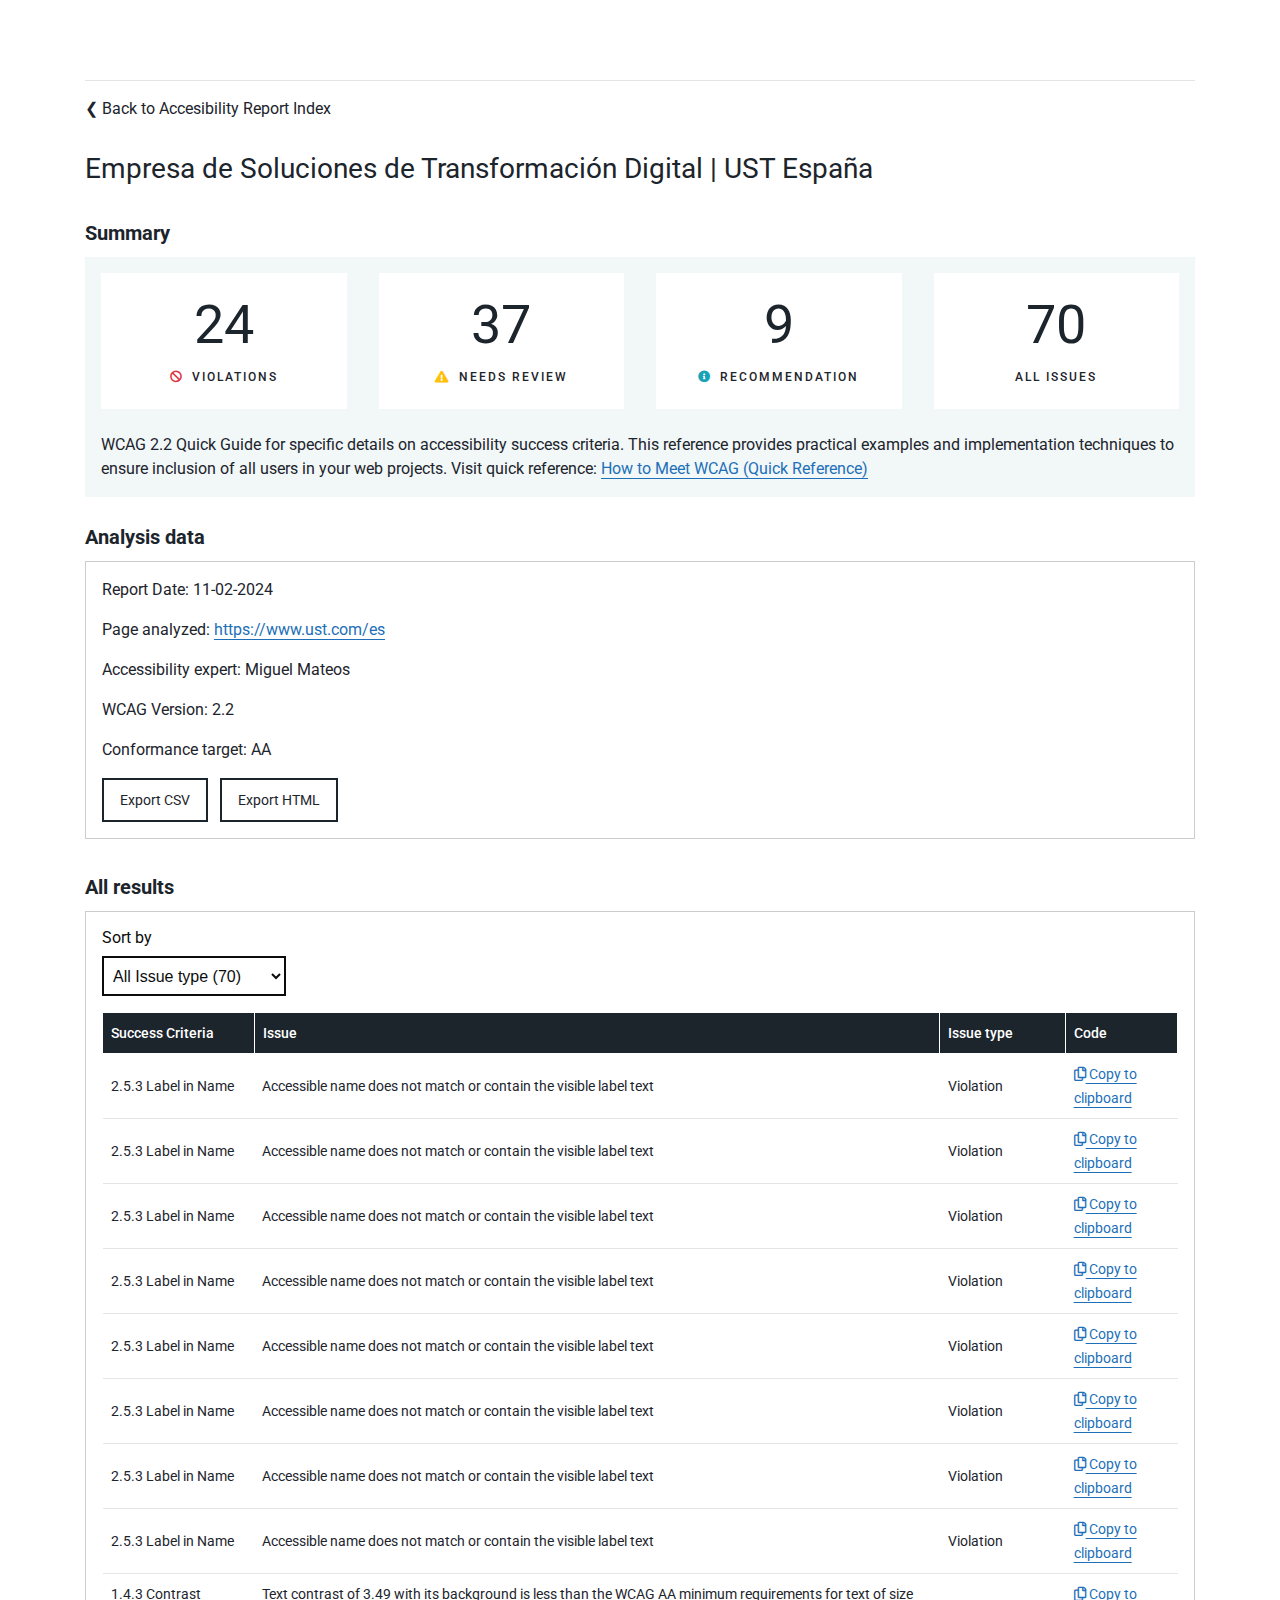
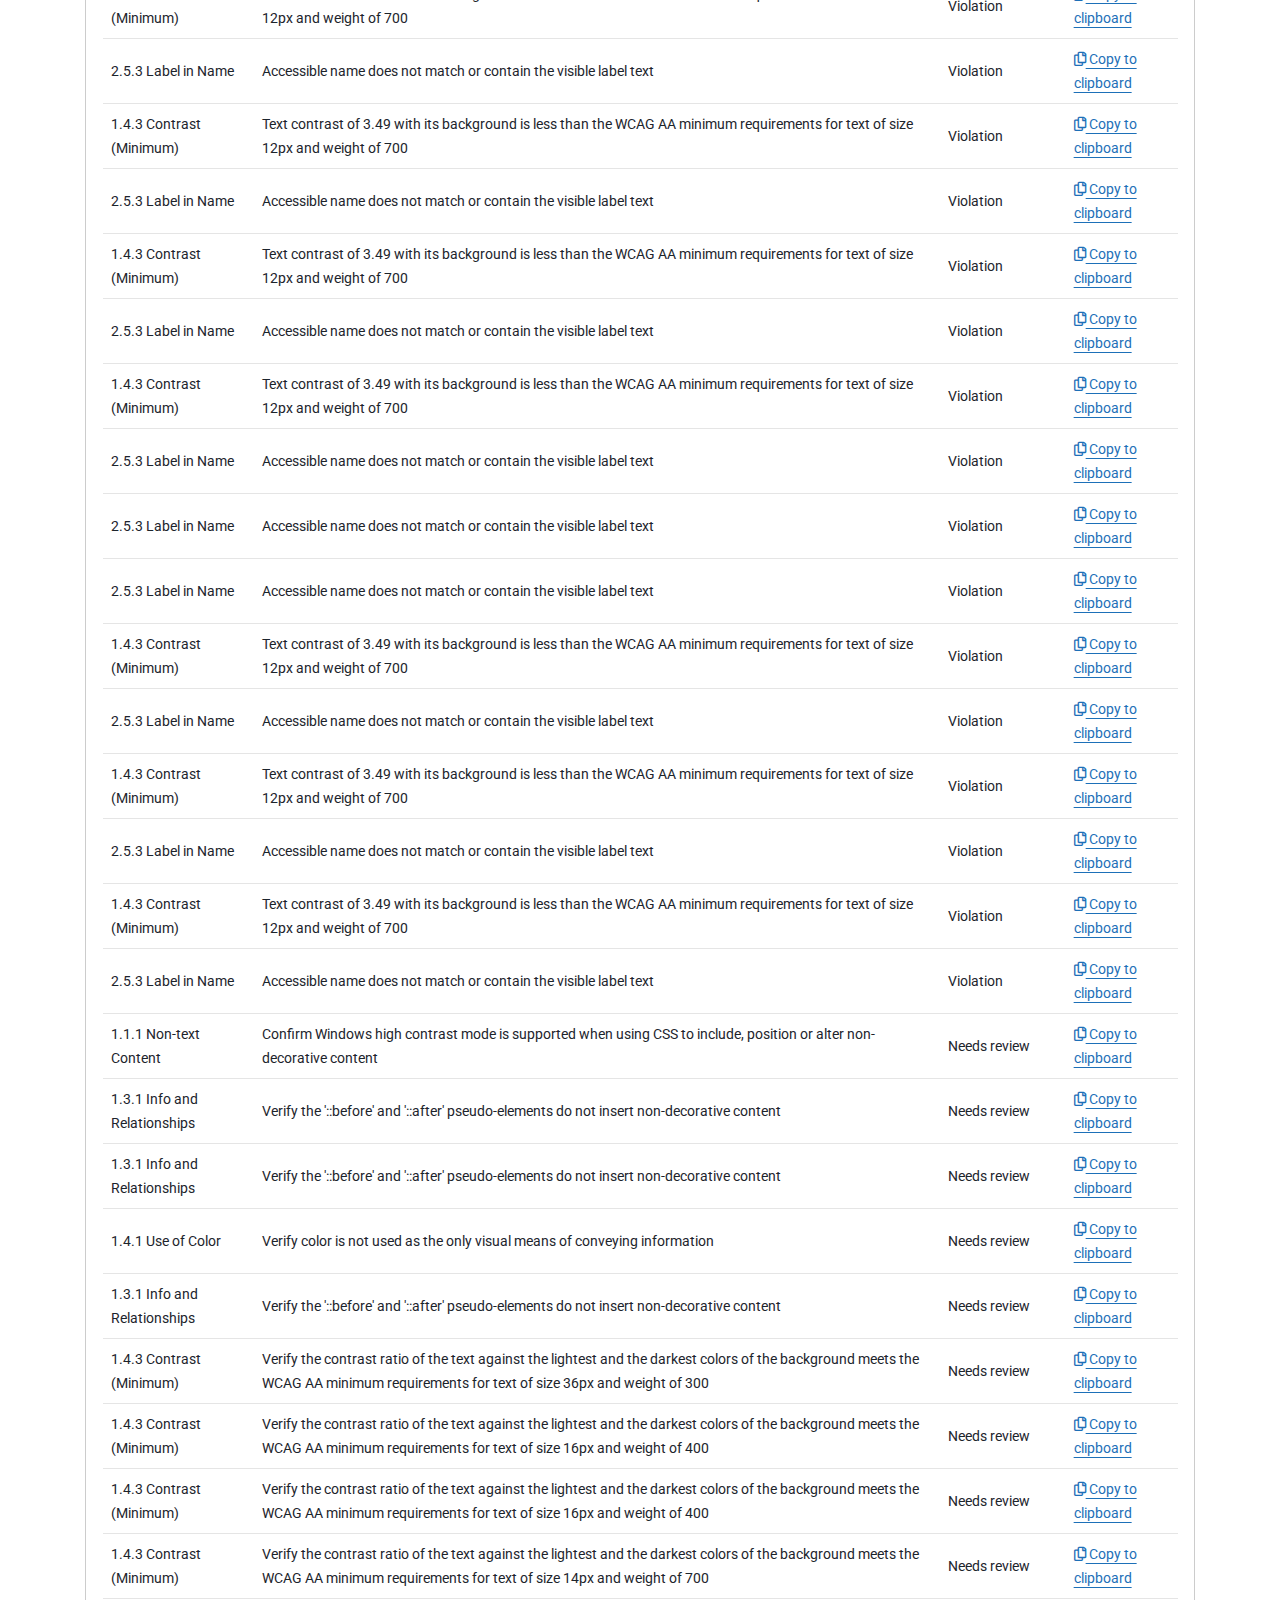
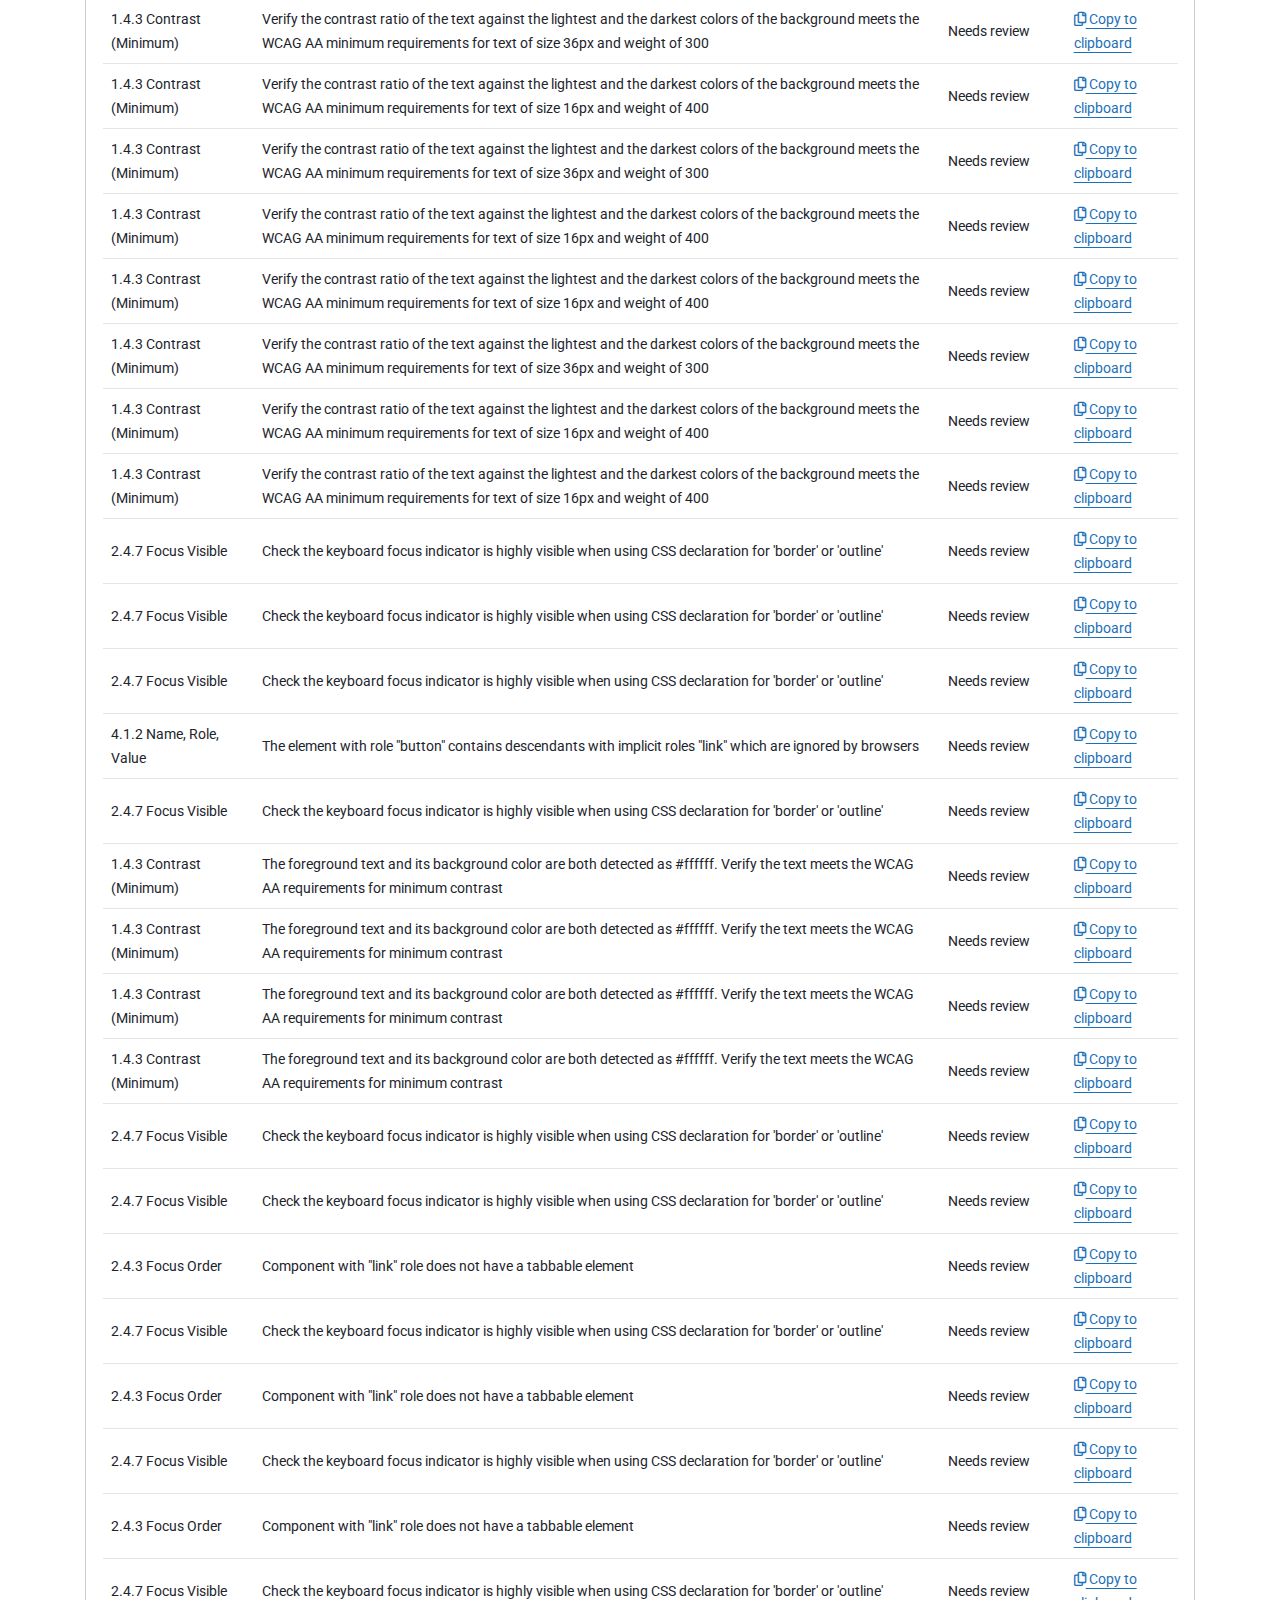
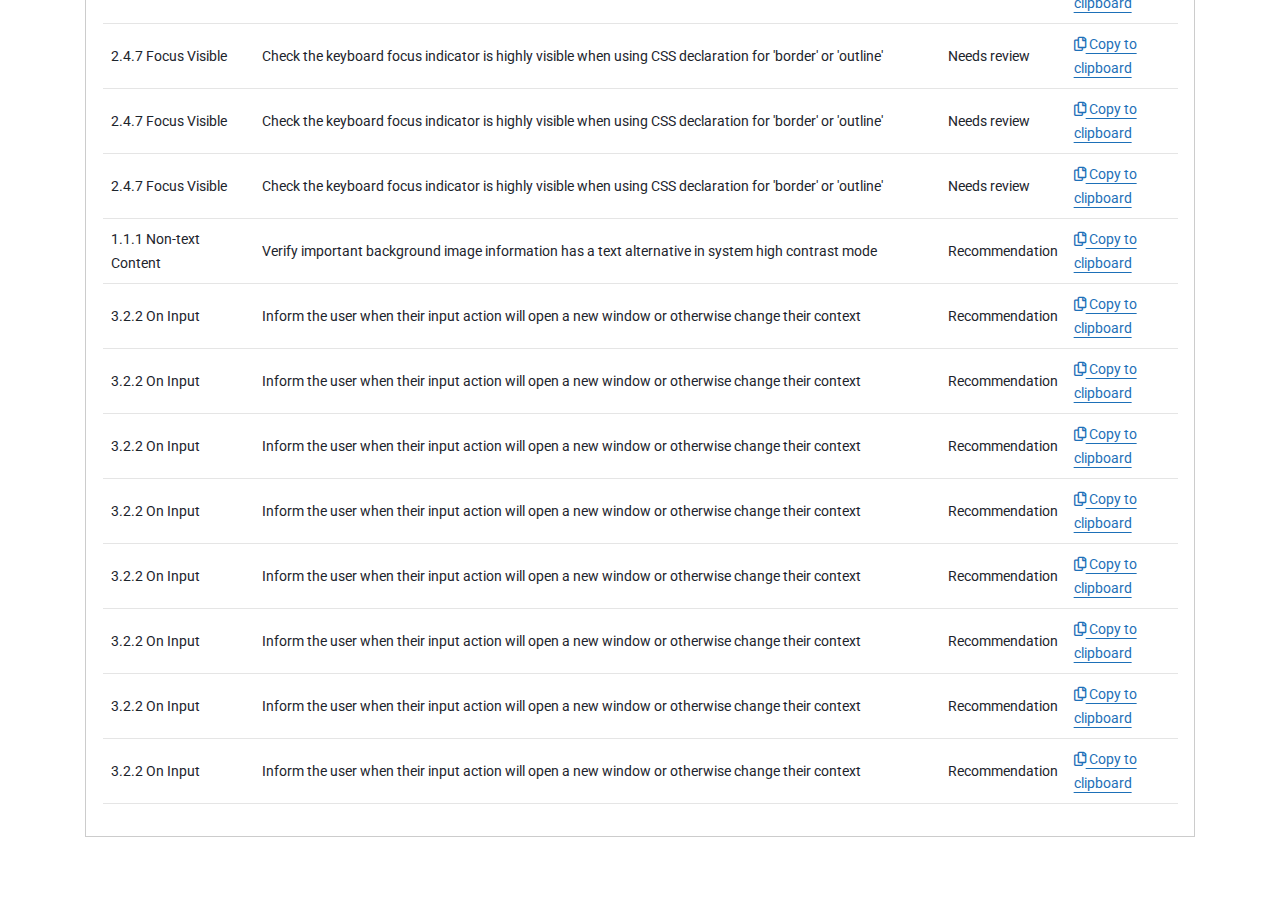
==== commit e05b7b03: "Update individualreport.html" ====
--- a/public/html/individualreport.html
+++ b/public/html/individualreport.html
@@ -1,523 +1,822 @@
 <!DOCTYPE html>
 <html lang="en">
-
-<head>
-  <meta charset="UTF-8">
-  <meta name="viewport" content="width=device-width, initial-scale=1.0">
-  <title>Table with Filter</title>
-  <!-- Agregar la referencia a Bootstrap CSS -->
-  <link rel="stylesheet" href="https://maxcdn.bootstrapcdn.com/bootstrap/4.5.2/css/bootstrap.min.css">
-  <link rel="stylesheet" href="https://cdnjs.cloudflare.com/ajax/libs/font-awesome/5.15.4/css/all.min.css">
-  <link rel="preconnect" href="https://fonts.googleapis.com">
-  <link rel="preconnect" href="https://fonts.gstatic.com" crossorigin>
-  <link href="https://fonts.googleapis.com/css2?family=Roboto&display=swap" rel="stylesheet">
-  <link rel="stylesheet" href="../css/individualreport.css">
-</head>
-
-<body>
-
-  <div class="container mt-5 mb-5">
-    <div class="row justify-content-center">
-      <div class="col-md-12">
-        <img src="https://i.imgur.com/VCVcNoz.png" alt="">
-        <div class="separator"></div>
-        <div class="breadcrumbs">
-          <a href="reports.html" class="back-link">❮ Back to Accesibility Report Index</a>
-        </div>
-        <!-- REEMPLAZAR DESDE AQUÍ -->
-        <h4 id="pageTitle">Empresa de Soluciones de Transformación Digital | UST España</h4>
-        <h6>Summary</h6>
-        <div class="background">
-          <div class="cards-container">
-            <div class="card">
-              <div class="card-number mb-3" id="violationsNumber"></div>
-              <div class="card-text"><i class="fas fa-ban text-danger"></i>
-                Violations
-              </div>
+   <head>
+      <meta charset="UTF-8">
+      <meta name="viewport" content="width=device-width, initial-scale=1.0">
+      <title>UST | Accesibility Report Tool</title>
+      <!-- Agregar la referencia a Bootstrap CSS -->
+      <link rel="stylesheet" href="https://maxcdn.bootstrapcdn.com/bootstrap/4.5.2/css/bootstrap.min.css">
+      <link rel="stylesheet" href="https://cdnjs.cloudflare.com/ajax/libs/font-awesome/5.15.4/css/all.min.css">
+      <link rel="preconnect" href="https://fonts.googleapis.com">
+      <link rel="preconnect" href="https://fonts.gstatic.com" crossorigin>
+      <link href="https://fonts.googleapis.com/css2?family=Roboto&display=swap" rel="stylesheet">
+      <link rel="stylesheet" href="../css/individualreport.css">
+   </head>
+   <body>
+      <div class="container mt-5 mb-5">
+         <div class="row justify-content-center">
+            <div class="col-md-12">
+               <img src="https://i.imgur.com/VCVcNoz.png" alt="">
+               <div class="separator"></div>
+               <div class="breadcrumbs">
+                  <a href="reports.html" class="back-link">❮ Back to Accesibility Report Index</a>
+               </div>
+               <!-- REEMPLAZAR DESDE AQUÍ -->
+               <h1 id="pageTitle">Empresa de Soluciones de Transformación Digital | UST España</h1>
+               <h2>Summary</h2>
+               <div class="background">
+                  <div class="cards-container">
+                     <div class="card">
+                        <div class="card-number mb-2" id="violationsNumber"></div>
+                        <div class="card-text">
+                           <i class="fas fa-ban text-danger"></i>Violations
+                        </div>
+                     </div>
+                     <div class="card">
+                        <div class="card-number mb-2" id="needsreviewNumber"></div>
+                        <div class="card-text">
+                           <i class="fas fa-exclamation-triangle text-warning"></i>Needs Review
+                        </div>
+                     </div>
+                     <div class="card">
+                        <div class="card-number mb-2" id="recommendationNumber"></div>
+                        <div class="card-text">
+                           <i class="fas fa-info-circle text-info"></i>Recommendation
+                        </div>
+                     </div>
+                     <div class="card">
+                        <div class="card-number mb-2" id="allNumber"></div>
+                        <div class="card-text">All Issues</div>
+                     </div>
+                  </div>
+                  <p class="mb-0">
+                     WCAG 2.2 Quick Guide for specific details on accessibility success criteria.
+                     This reference provides practical examples and implementation techniques to
+                     ensure inclusion of all users in your web projects. Visit quick reference:
+                     <a href="https://www.w3.org/WAI/WCAG22/quickref/"
+                        >How to Meet WCAG (Quick Reference)</a
+                        >
+                  </p>
+               </div>
+               <h2>Analysis data</h2>
+               <div class="wrapper">
+                  <p>Report Date: <span id="currentDate">11-02-2024</span></p>
+                  <p>
+                     Page analyzed:
+                     <a href="https://www.ust.com/es" id="urlAnalized"
+                        >https://www.ust.com/es</a
+                        >
+                  </p>
+                  <p>Accessibility expert: Miguel Mateos</p>
+                  <p>WCAG Version: 2.2</p>
+                  <p>Conformance target: AA</p>
+                  <button
+                     id="downloadCSV"
+                     aria-label="Descargar reporte en CSV"
+                     onclick="downloadCSV()"
+                     class="button-secondary mr-2"
+                     >
+                  Export CSV
+                  </button>
+                  <button
+                     id="downloadHTML"
+                     aria-label="Descargar reporte en HTML"
+                     onclick="downloadHTML()"
+                     class="button-secondary"
+                     >
+                  Export HTML
+                  </button>
+               </div>
+               <!-- HASTA AQUÍ -->
+               <h2>All results</h2>
+               <div class=wrapper>
+                  <label for="filtro" class="mt-0">Sort by</label>
+                  <select id="filtro">
+                     <option value="">All Issues</option>
+                     <option value="Violation">Violation</option>
+                     <option value="Recommendation">Recommendation</option>
+                     <option value="Needs review">Needs review</option>
+                  </select>
+                  <!-- REEMPLAZAR TABLA DESDE AQUÍ -->
+                  <table id="accessibilityTable">
+                     <tbody>
+                        <tr class="table-header">
+                           <th>Success Criteria</th>
+                           <th>Issue</th>
+                           <th>Issue type</th>
+                           <th>Code</th>
+                        </tr>
+                        <tr>
+                           <td>2.5.3 Label in Name</td>
+                           <td>Accessible name does not match or contain the visible label text</td>
+                           <td>Violation</td>
+                           <td>
+                              <a href="<a target=&quot;_blank&quot; rel=&quot;noopener noreferrer nofollow&quot; class=&quot;ust-homepage-hero_slider-cta__3ElFJ ust-homepage-hero_slider-cta-8s__15Yq-&quot; aria-label=&quot;Talento: sin límites&quot; href=&quot;https://bit.ly/3BSlcjF&quot; tabindex=&quot;-1&quot;>" class="copy-to-clipboard">
+                              <i class="far fa-copy text-black"></i> Copy to clipboard
+                              </a>
+                           </td>
+                        </tr>
+                        <tr>
+                           <td>2.5.3 Label in Name</td>
+                           <td>Accessible name does not match or contain the visible label text</td>
+                           <td>Violation</td>
+                           <td>
+                              <a href="<a target=&quot;_blank&quot; rel=&quot;noopener noreferrer nofollow&quot; class=&quot;ust-homepage-hero_slider-cta__3ElFJ ust-homepage-hero_slider-cta-8s__15Yq-&quot; aria-label=&quot;Servicios SAP&quot; href=&quot;https://bit.ly/3xJ8ORz&quot; tabindex=&quot;-1&quot;>" class="copy-to-clipboard">
+                              <i class="far fa-copy text-black"></i> Copy to clipboard
+                              </a>
+                           </td>
+                        </tr>
+                        <tr>
+                           <td>2.5.3 Label in Name</td>
+                           <td>Accessible name does not match or contain the visible label text</td>
+                           <td>Violation</td>
+                           <td>
+                              <a href="<a rel=&quot;&quot; target=&quot;_self&quot; href=&quot;/es/what-we-do&quot; tabindex=&quot;0&quot; aria-label=&quot;What we do&quot; class=&quot;cta-base_cta__WoA83 cta-base_cta-primary__10-OW cta-base cta-base_theme--light__1RiJy ctn-light&quot;>" class="copy-to-clipboard">
+                              <i class="far fa-copy text-black"></i> Copy to clipboard
+                              </a>
+                           </td>
+                        </tr>
+                        <tr>
+                           <td>2.5.3 Label in Name</td>
+                           <td>Accessible name does not match or contain the visible label text</td>
+                           <td>Violation</td>
+                           <td>
+                              <a href="<button flag=&quot;true&quot; class=&quot;ust-featured-tiles_content__kffMt&quot; aria-label=&quot;Card description 1&quot;>" class="copy-to-clipboard">
+                              <i class="far fa-copy text-black"></i> Copy to clipboard
+                              </a>
+                           </td>
+                        </tr>
+                        <tr>
+                           <td>2.5.3 Label in Name</td>
+                           <td>Accessible name does not match or contain the visible label text</td>
+                           <td>Violation</td>
+                           <td>
+                              <a href="<button flag=&quot;true&quot; class=&quot;ust-featured-tiles_content__kffMt&quot; aria-label=&quot;card description 2&quot;>" class="copy-to-clipboard">
+                              <i class="far fa-copy text-black"></i> Copy to clipboard
+                              </a>
+                           </td>
+                        </tr>
+                        <tr>
+                           <td>2.5.3 Label in Name</td>
+                           <td>Accessible name does not match or contain the visible label text</td>
+                           <td>Violation</td>
+                           <td>
+                              <a href="<button flag=&quot;true&quot; class=&quot;ust-featured-tiles_content__kffMt&quot; aria-label=&quot;card description 3&quot;>" class="copy-to-clipboard">
+                              <i class="far fa-copy text-black"></i> Copy to clipboard
+                              </a>
+                           </td>
+                        </tr>
+                        <tr>
+                           <td>2.5.3 Label in Name</td>
+                           <td>Accessible name does not match or contain the visible label text</td>
+                           <td>Violation</td>
+                           <td>
+                              <a href="<button flag=&quot;true&quot; class=&quot;ust-featured-tiles_content__kffMt&quot; aria-label=&quot;card description 4&quot;>" class="copy-to-clipboard">
+                              <i class="far fa-copy text-black"></i> Copy to clipboard
+                              </a>
+                           </td>
+                        </tr>
+                        <tr>
+                           <td>2.5.3 Label in Name</td>
+                           <td>Accessible name does not match or contain the visible label text</td>
+                           <td>Violation</td>
+                           <td>
+                              <a href="<a class=&quot;ust-projects-grid_content__F49Vg&quot; aria-label=&quot;Learn more&quot; href=&quot;/en/insights/global-manufacturer-turned-to-ust-to-resolve-sap-gatp-m-and-a-integration-challenge&quot;>" class="copy-to-clipboard">
+                              <i class="far fa-copy text-black"></i> Copy to clipboard
+                              </a>
+                           </td>
+                        </tr>
+                        <tr>
+                           <td>1.4.3 Contrast (Minimum)</td>
+                           <td>Text contrast of 3.49 with its background is less than the WCAG AA minimum requirements for text of size 12px and weight of 700</td>
+                           <td>Violation</td>
+                           <td>
+                              <a href="<h6 class=&quot;ust-heading_root__372Zh ust-heading_h7__2BlqK ust-heading_alignment-left__1UUvl ust-projects-grid_category__x2F9K ust-heading_alignment-left__1UUvl&quot;>" class="copy-to-clipboard">
+                              <i class="far fa-copy text-black"></i> Copy to clipboard
+                              </a>
+                           </td>
+                        </tr>
+                        <tr>
+                           <td>2.5.3 Label in Name</td>
+                           <td>Accessible name does not match or contain the visible label text</td>
+                           <td>Violation</td>
+                           <td>
+                              <a href="<a class=&quot;ust-projects-grid_content__F49Vg&quot; aria-label=&quot;Learn more&quot; href=&quot;/en/insights/automated-qa-testing-improves-application-performance-and-reduces-testing-time-for-large-healthcare-purchasing-organization&quot;>" class="copy-to-clipboard">
+                              <i class="far fa-copy text-black"></i> Copy to clipboard
+                              </a>
+                           </td>
+                        </tr>
+                        <tr>
+                           <td>1.4.3 Contrast (Minimum)</td>
+                           <td>Text contrast of 3.49 with its background is less than the WCAG AA minimum requirements for text of size 12px and weight of 700</td>
+                           <td>Violation</td>
+                           <td>
+                              <a href="<h6 class=&quot;ust-heading_root__372Zh ust-heading_h7__2BlqK ust-heading_alignment-left__1UUvl ust-projects-grid_category__x2F9K ust-heading_alignment-left__1UUvl&quot;>" class="copy-to-clipboard">
+                              <i class="far fa-copy text-black"></i> Copy to clipboard
+                              </a>
+                           </td>
+                        </tr>
+                        <tr>
+                           <td>2.5.3 Label in Name</td>
+                           <td>Accessible name does not match or contain the visible label text</td>
+                           <td>Violation</td>
+                           <td>
+                              <a href="<a class=&quot;ust-projects-grid_content__F49Vg&quot; aria-label=&quot;Learn more&quot; href=&quot;/en/insights/modern-infrastructure-and-development-process-delivers-quality-applications-at-speed-for-medical-waste-company-sterilis-solutions&quot;>" class="copy-to-clipboard">
+                              <i class="far fa-copy text-black"></i> Copy to clipboard
+                              </a>
+                           </td>
+                        </tr>
+                        <tr>
+                           <td>1.4.3 Contrast (Minimum)</td>
+                           <td>Text contrast of 3.49 with its background is less than the WCAG AA minimum requirements for text of size 12px and weight of 700</td>
+                           <td>Violation</td>
+                           <td>
+                              <a href="<h6 class=&quot;ust-heading_root__372Zh ust-heading_h7__2BlqK ust-heading_alignment-left__1UUvl ust-projects-grid_category__x2F9K ust-heading_alignment-left__1UUvl&quot;>" class="copy-to-clipboard">
+                              <i class="far fa-copy text-black"></i> Copy to clipboard
+                              </a>
+                           </td>
+                        </tr>
+                        <tr>
+                           <td>2.5.3 Label in Name</td>
+                           <td>Accessible name does not match or contain the visible label text</td>
+                           <td>Violation</td>
+                           <td>
+                              <a href="<a class=&quot;ust-projects-grid_content__F49Vg&quot; aria-label=&quot;image desc&quot; href=&quot;/en/insights/leading-us-insurance-association-transformed-software-delivery-ecosystem-with-delivery-managed-services-platform&quot;>" class="copy-to-clipboard">
+                              <i class="far fa-copy text-black"></i> Copy to clipboard
+                              </a>
+                           </td>
+                        </tr>
+                        <tr>
+                           <td>1.4.3 Contrast (Minimum)</td>
+                           <td>Text contrast of 3.49 with its background is less than the WCAG AA minimum requirements for text of size 12px and weight of 700</td>
+                           <td>Violation</td>
+                           <td>
+                              <a href="<h6 class=&quot;ust-heading_root__372Zh ust-heading_h7__2BlqK ust-heading_alignment-left__1UUvl ust-projects-grid_category__x2F9K ust-heading_alignment-left__1UUvl&quot;>" class="copy-to-clipboard">
+                              <i class="far fa-copy text-black"></i> Copy to clipboard
+                              </a>
+                           </td>
+                        </tr>
+                        <tr>
+                           <td>2.5.3 Label in Name</td>
+                           <td>Accessible name does not match or contain the visible label text</td>
+                           <td>Violation</td>
+                           <td>
+                              <a href="<a rel=&quot;&quot; target=&quot;_self&quot; href=&quot;/es/who-we-are&quot; tabindex=&quot;0&quot; aria-label=&quot;Who we are&quot; class=&quot;cta-base_cta__WoA83 cta-base_cta-primary__10-OW cta-base cta-base_theme--light__1RiJy ctn-light&quot;>" class="copy-to-clipboard">
+                              <i class="far fa-copy text-black"></i> Copy to clipboard
+                              </a>
+                           </td>
+                        </tr>
+                        <tr>
+                           <td>2.5.3 Label in Name</td>
+                           <td>Accessible name does not match or contain the visible label text</td>
+                           <td>Violation</td>
+                           <td>
+                              <a href="<a rel=&quot;&quot; target=&quot;_self&quot; href=&quot;/es/who-we-are/ust-newsroom&quot; tabindex=&quot;0&quot; aria-label=&quot;button description 1&quot; class=&quot;cta-base_cta__WoA83 cta-base_cta-primary__10-OW cta-base cta-base_theme--light__1RiJy ctn-light&quot;>" class="copy-to-clipboard">
+                              <i class="far fa-copy text-black"></i> Copy to clipboard
+                              </a>
+                           </td>
+                        </tr>
+                        <tr>
+                           <td>2.5.3 Label in Name</td>
+                           <td>Accessible name does not match or contain the visible label text</td>
+                           <td>Violation</td>
+                           <td>
+                              <a href="<a class=&quot;articles_link-wrapper__2XFd7&quot; aria-label=&quot;Event|Read more_Desayuno - Coloquio: Innovación y digitalización&quot; href=&quot;/es/who-we-are/ust-events/desayuno-coloquio-innovacion-y-digitalizacion-de-los-procesos-de-fabricacion-ante-el-nuevo-reto-energetico&quot; tabindex=&quot;-1&quot;>" class="copy-to-clipboard">
+                              <i class="far fa-copy text-black"></i> Copy to clipboard
+                              </a>
+                           </td>
+                        </tr>
+                        <tr>
+                           <td>1.4.3 Contrast (Minimum)</td>
+                           <td>Text contrast of 3.49 with its background is less than the WCAG AA minimum requirements for text of size 12px and weight of 700</td>
+                           <td>Violation</td>
+                           <td>
+                              <a href="<h5 class=&quot;ust-heading_root__372Zh ust-heading_h7__2BlqK ust-heading_alignment-left__1UUvl ust-heading_alignment-left__1UUvl&quot;>" class="copy-to-clipboard">
+                              <i class="far fa-copy text-black"></i> Copy to clipboard
+                              </a>
+                           </td>
+                        </tr>
+                        <tr>
+                           <td>2.5.3 Label in Name</td>
+                           <td>Accessible name does not match or contain the visible label text</td>
+                           <td>Violation</td>
+                           <td>
+                              <a href="<a class=&quot;articles_link-wrapper__2XFd7&quot; aria-label=&quot;Event|Read more_IV Salón de Empresas de Joyfe&quot; href=&quot;/es/who-we-are/ust-events/iv-salon-de-empresas-de-joyfe&quot; tabindex=&quot;-1&quot;>" class="copy-to-clipboard">
+                              <i class="far fa-copy text-black"></i> Copy to clipboard
+                              </a>
+                           </td>
+                        </tr>
+                        <tr>
+                           <td>1.4.3 Contrast (Minimum)</td>
+                           <td>Text contrast of 3.49 with its background is less than the WCAG AA minimum requirements for text of size 12px and weight of 700</td>
+                           <td>Violation</td>
+                           <td>
+                              <a href="<h5 class=&quot;ust-heading_root__372Zh ust-heading_h7__2BlqK ust-heading_alignment-left__1UUvl ust-heading_alignment-left__1UUvl&quot;>" class="copy-to-clipboard">
+                              <i class="far fa-copy text-black"></i> Copy to clipboard
+                              </a>
+                           </td>
+                        </tr>
+                        <tr>
+                           <td>2.5.3 Label in Name</td>
+                           <td>Accessible name does not match or contain the visible label text</td>
+                           <td>Violation</td>
+                           <td>
+                              <a href="<a class=&quot;articles_link-wrapper__2XFd7&quot; aria-label=&quot;Spain|Read more_UST es nombrado Partner del año por IBM en&quot; href=&quot;/es/who-we-are/ust-newsroom/ust-es-nombrado-partner-del-ano-por-ibm-en-la-categoria-public-cloud&quot; tabindex=&quot;-1&quot;>" class="copy-to-clipboard">
+                              <i class="far fa-copy text-black"></i> Copy to clipboard
+                              </a>
+                           </td>
+                        </tr>
+                        <tr>
+                           <td>1.4.3 Contrast (Minimum)</td>
+                           <td>Text contrast of 3.49 with its background is less than the WCAG AA minimum requirements for text of size 12px and weight of 700</td>
+                           <td>Violation</td>
+                           <td>
+                              <a href="<h5 class=&quot;ust-heading_root__372Zh ust-heading_h7__2BlqK ust-heading_alignment-left__1UUvl ust-heading_alignment-left__1UUvl&quot;>" class="copy-to-clipboard">
+                              <i class="far fa-copy text-black"></i> Copy to clipboard
+                              </a>
+                           </td>
+                        </tr>
+                        <tr>
+                           <td>2.5.3 Label in Name</td>
+                           <td>Accessible name does not match or contain the visible label text</td>
+                           <td>Violation</td>
+                           <td>
+                              <a href="<a rel=&quot;&quot; target=&quot;_self&quot; href=&quot;/es/our-approach&quot; tabindex=&quot;0&quot; aria-label=&quot;Our approach&quot; class=&quot;cta-base_cta__WoA83 cta-base_cta-primary__10-OW cta-base cta-base_theme--light__1RiJy ctn-light&quot;>" class="copy-to-clipboard">
+                              <i class="far fa-copy text-black"></i> Copy to clipboard
+                              </a>
+                           </td>
+                        </tr>
+                        <tr>
+                           <td>1.1.1 Non-text Content</td>
+                           <td>Confirm Windows high contrast mode is supported when using CSS to include, position or alter non-decorative content</td>
+                           <td>Needs review</td>
+                           <td>
+                              <a href="<style class=&quot;vjs-styles-defaults&quot;>" class="copy-to-clipboard">
+                              <i class="far fa-copy text-black"></i> Copy to clipboard
+                              </a>
+                           </td>
+                        </tr>
+                        <tr>
+                           <td>1.3.1 Info and Relationships</td>
+                           <td>Verify the '::before' and '::after' pseudo-elements do not insert non-decorative content</td>
+                           <td>Needs review</td>
+                           <td>
+                              <a href="<link type=&quot;text/css&quot; href=&quot;/etc.clientlibs/global/clientlibs/clientlib-base.min.96e70a9db49291c6d80ea2b59e429bb6.css&quot; rel=&quot;stylesheet&quot;>" class="copy-to-clipboard">
+                              <i class="far fa-copy text-black"></i> Copy to clipboard
+                              </a>
+                           </td>
+                        </tr>
+                        <tr>
+                           <td>1.3.1 Info and Relationships</td>
+                           <td>Verify the '::before' and '::after' pseudo-elements do not insert non-decorative content</td>
+                           <td>Needs review</td>
+                           <td>
+                              <a href="<link type=&quot;text/css&quot; href=&quot;/etc.clientlibs/global/clientlibs/clientlib-site.min.5cdeb4a1f2774ab2e52b5ef213826d48.css&quot; rel=&quot;stylesheet&quot;>" class="copy-to-clipboard">
+                              <i class="far fa-copy text-black"></i> Copy to clipboard
+                              </a>
+                           </td>
+                        </tr>
+                        <tr>
+                           <td>1.4.1 Use of Color</td>
+                           <td>Verify color is not used as the only visual means of conveying information</td>
+                           <td>Needs review</td>
+                           <td>
+                              <a href="<link type=&quot;text/css&quot; href=&quot;/etc.clientlibs/global/clientlibs/clientlib-site.min.5cdeb4a1f2774ab2e52b5ef213826d48.css&quot; rel=&quot;stylesheet&quot;>" class="copy-to-clipboard">
+                              <i class="far fa-copy text-black"></i> Copy to clipboard
+                              </a>
+                           </td>
+                        </tr>
+                        <tr>
+                           <td>1.3.1 Info and Relationships</td>
+                           <td>Verify the '::before' and '::after' pseudo-elements do not insert non-decorative content</td>
+                           <td>Needs review</td>
+                           <td>
+                              <a href="<style id=&quot;onetrust-style&quot;>" class="copy-to-clipboard">
+                              <i class="far fa-copy text-black"></i> Copy to clipboard
+                              </a>
+                           </td>
+                        </tr>
+                        <tr>
+                           <td>1.4.3 Contrast (Minimum)</td>
+                           <td>Verify the contrast ratio of the text against the lightest and the darkest colors of the background meets the WCAG AA minimum requirements for text of size 36px and weight of 300</td>
+                           <td>Needs review</td>
+                           <td>
+                              <a href="<h1 class=&quot;ust-heading_root__372Zh ust-heading_h1__363kK ust-heading_alignment-left__1UUvl ust-homepage-hero_slider-item-heading__kyg7C ust-homepage-hero_newbanner-slider-item-heading__75rq3 ust-heading_alignment-left__1UUvl&quot;>" class="copy-to-clipboard">
+                              <i class="far fa-copy text-black"></i> Copy to clipboard
+                              </a>
+                           </td>
+                        </tr>
+                        <tr>
+                           <td>1.4.3 Contrast (Minimum)</td>
+                           <td>Verify the contrast ratio of the text against the lightest and the darkest colors of the background meets the WCAG AA minimum requirements for text of size 16px and weight of 400</td>
+                           <td>Needs review</td>
+                           <td>
+                              <a href="<div class=&quot;ust-homepage-hero_slider-item-subtext__2yDYK ust-homepage-hero_newbanner-slider-item-subtext__3lLWK&quot;>" class="copy-to-clipboard">
+                              <i class="far fa-copy text-black"></i> Copy to clipboard
+                              </a>
+                           </td>
+                        </tr>
+                        <tr>
+                           <td>1.4.3 Contrast (Minimum)</td>
+                           <td>Verify the contrast ratio of the text against the lightest and the darkest colors of the background meets the WCAG AA minimum requirements for text of size 16px and weight of 400</td>
+                           <td>Needs review</td>
+                           <td>
+                              <a href="<div class=&quot;ust-homepage-hero_slider-cta-text__1YqZE ust-homepage-hero_herobanner-cta-height__1kwJi&quot;>" class="copy-to-clipboard">
+                              <i class="far fa-copy text-black"></i> Copy to clipboard
+                              </a>
+                           </td>
+                        </tr>
+                        <tr>
+                           <td>1.4.3 Contrast (Minimum)</td>
+                           <td>Verify the contrast ratio of the text against the lightest and the darkest colors of the background meets the WCAG AA minimum requirements for text of size 14px and weight of 700</td>
+                           <td>Needs review</td>
+                           <td>
+                              <a href="<div class=&quot;ust-homepage-hero_slider-item-eyebrow__2j_XW ust-homepage-hero_newbanner-slider-item-eyebrow__3ux9p&quot;>" class="copy-to-clipboard">
+                              <i class="far fa-copy text-black"></i> Copy to clipboard
+                              </a>
+                           </td>
+                        </tr>
+                        <tr>
+                           <td>1.4.3 Contrast (Minimum)</td>
+                           <td>Verify the contrast ratio of the text against the lightest and the darkest colors of the background meets the WCAG AA minimum requirements for text of size 36px and weight of 300</td>
+                           <td>Needs review</td>
+                           <td>
+                              <a href="<h1 class=&quot;ust-heading_root__372Zh ust-heading_h1__363kK ust-heading_alignment-left__1UUvl ust-homepage-hero_slider-item-heading__kyg7C ust-homepage-hero_newbanner-slider-item-heading__75rq3 ust-heading_alignment-left__1UUvl&quot;>" class="copy-to-clipboard">
+                              <i class="far fa-copy text-black"></i> Copy to clipboard
+                              </a>
+                           </td>
+                        </tr>
+                        <tr>
+                           <td>1.4.3 Contrast (Minimum)</td>
+                           <td>Verify the contrast ratio of the text against the lightest and the darkest colors of the background meets the WCAG AA minimum requirements for text of size 16px and weight of 400</td>
+                           <td>Needs review</td>
+                           <td>
+                              <a href="<div class=&quot;ust-homepage-hero_slider-cta-text__1YqZE ust-homepage-hero_herobanner-cta-height__1kwJi&quot;>" class="copy-to-clipboard">
+                              <i class="far fa-copy text-black"></i> Copy to clipboard
+                              </a>
+                           </td>
+                        </tr>
+                        <tr>
+                           <td>1.4.3 Contrast (Minimum)</td>
+                           <td>Verify the contrast ratio of the text against the lightest and the darkest colors of the background meets the WCAG AA minimum requirements for text of size 36px and weight of 300</td>
+                           <td>Needs review</td>
+                           <td>
+                              <a href="<h1 class=&quot;ust-heading_root__372Zh ust-heading_h1__363kK ust-heading_alignment-left__1UUvl ust-homepage-hero_slider-item-heading__kyg7C ust-homepage-hero_newbanner-slider-item-heading__75rq3 ust-heading_alignment-left__1UUvl&quot;>" class="copy-to-clipboard">
+                              <i class="far fa-copy text-black"></i> Copy to clipboard
+                              </a>
+                           </td>
+                        </tr>
+                        <tr>
+                           <td>1.4.3 Contrast (Minimum)</td>
+                           <td>Verify the contrast ratio of the text against the lightest and the darkest colors of the background meets the WCAG AA minimum requirements for text of size 16px and weight of 400</td>
+                           <td>Needs review</td>
+                           <td>
+                              <a href="<div class=&quot;ust-homepage-hero_slider-item-subtext__2yDYK ust-homepage-hero_newbanner-slider-item-subtext__3lLWK&quot;>" class="copy-to-clipboard">
+                              <i class="far fa-copy text-black"></i> Copy to clipboard
+                              </a>
+                           </td>
+                        </tr>
+                        <tr>
+                           <td>1.4.3 Contrast (Minimum)</td>
+                           <td>Verify the contrast ratio of the text against the lightest and the darkest colors of the background meets the WCAG AA minimum requirements for text of size 16px and weight of 400</td>
+                           <td>Needs review</td>
+                           <td>
+                              <a href="<div class=&quot;ust-homepage-hero_slider-cta-text__1YqZE ust-homepage-hero_herobanner-cta-height__1kwJi&quot;>" class="copy-to-clipboard">
+                              <i class="far fa-copy text-black"></i> Copy to clipboard
+                              </a>
+                           </td>
+                        </tr>
+                        <tr>
+                           <td>1.4.3 Contrast (Minimum)</td>
+                           <td>Verify the contrast ratio of the text against the lightest and the darkest colors of the background meets the WCAG AA minimum requirements for text of size 36px and weight of 300</td>
+                           <td>Needs review</td>
+                           <td>
+                              <a href="<h1 class=&quot;ust-heading_root__372Zh ust-heading_h1__363kK ust-heading_alignment-left__1UUvl ust-homepage-hero_slider-item-heading__kyg7C ust-homepage-hero_newbanner-slider-item-heading__75rq3 ust-heading_alignment-left__1UUvl&quot;>" class="copy-to-clipboard">
+                              <i class="far fa-copy text-black"></i> Copy to clipboard
+                              </a>
+                           </td>
+                        </tr>
+                        <tr>
+                           <td>1.4.3 Contrast (Minimum)</td>
+                           <td>Verify the contrast ratio of the text against the lightest and the darkest colors of the background meets the WCAG AA minimum requirements for text of size 16px and weight of 400</td>
+                           <td>Needs review</td>
+                           <td>
+                              <a href="<div class=&quot;ust-homepage-hero_slider-item-subtext__2yDYK ust-homepage-hero_newbanner-slider-item-subtext__3lLWK&quot;>" class="copy-to-clipboard">
+                              <i class="far fa-copy text-black"></i> Copy to clipboard
+                              </a>
+                           </td>
+                        </tr>
+                        <tr>
+                           <td>1.4.3 Contrast (Minimum)</td>
+                           <td>Verify the contrast ratio of the text against the lightest and the darkest colors of the background meets the WCAG AA minimum requirements for text of size 16px and weight of 400</td>
+                           <td>Needs review</td>
+                           <td>
+                              <a href="<div class=&quot;ust-homepage-hero_slider-cta-text__1YqZE ust-homepage-hero_herobanner-cta-height__1kwJi&quot;>" class="copy-to-clipboard">
+                              <i class="far fa-copy text-black"></i> Copy to clipboard
+                              </a>
+                           </td>
+                        </tr>
+                        <tr>
+                           <td>2.4.7 Focus Visible</td>
+                           <td>Check the keyboard focus indicator is highly visible when using CSS declaration for 'border' or 'outline'</td>
+                           <td>Needs review</td>
+                           <td>
+                              <a href="<button aria-label=&quot;Next Slide&quot; class=&quot;slide-controls_arrow-button__2aB8L slide-controls_right__1PT8c slide-controls_arrowIcon__34X1f slide-controls_arrowright__13yQP&quot;>" class="copy-to-clipboard">
+                              <i class="far fa-copy text-black"></i> Copy to clipboard
+                              </a>
+                           </td>
+                        </tr>
+                        <tr>
+                           <td>2.4.7 Focus Visible</td>
+                           <td>Check the keyboard focus indicator is highly visible when using CSS declaration for 'border' or 'outline'</td>
+                           <td>Needs review</td>
+                           <td>
+                              <a href="<a rel=&quot;noopener noreferrer&quot; target=&quot;_blank&quot; href=&quot;http://bit.ly/3KTuqBz&quot; tabindex=&quot;0&quot; aria-label=&quot;Beneficios de ser parte del USTeam&quot; class=&quot;cta-base_cta__WoA83 cta-base_cta-primary__10-OW cta-base cta-base_bg-washesLightGrey__2S2l2 cta-base_theme--light__1RiJy ctn-light&quot;>" class="copy-to-clipboard">
+                              <i class="far fa-copy text-black"></i> Copy to clipboard
+                              </a>
+                           </td>
+                        </tr>
+                        <tr>
+                           <td>2.4.7 Focus Visible</td>
+                           <td>Check the keyboard focus indicator is highly visible when using CSS declaration for 'border' or 'outline'</td>
+                           <td>Needs review</td>
+                           <td>
+                              <a href="<a rel=&quot;&quot; target=&quot;_self&quot; href=&quot;/es/what-we-do&quot; tabindex=&quot;0&quot; aria-label=&quot;What we do&quot; class=&quot;cta-base_cta__WoA83 cta-base_cta-primary__10-OW cta-base cta-base_theme--light__1RiJy ctn-light&quot;>" class="copy-to-clipboard">
+                              <i class="far fa-copy text-black"></i> Copy to clipboard
+                              </a>
+                           </td>
+                        </tr>
+                        <tr>
+                           <td>4.1.2 Name, Role, Value</td>
+                           <td>The element with role "button" contains descendants with implicit roles "link" which are ignored by browsers</td>
+                           <td>Needs review</td>
+                           <td>
+                              <a href="<button flag=&quot;true&quot; class=&quot;ust-featured-tiles_content__kffMt&quot; aria-label=&quot;card description 3&quot;>" class="copy-to-clipboard">
+                              <i class="far fa-copy text-black"></i> Copy to clipboard
+                              </a>
+                           </td>
+                        </tr>
+                        <tr>
+                           <td>2.4.7 Focus Visible</td>
+                           <td>Check the keyboard focus indicator is highly visible when using CSS declaration for 'border' or 'outline'</td>
+                           <td>Needs review</td>
+                           <td>
+                              <a href="<a flag=&quot;true&quot; target=&quot;_self&quot; href=&quot;/es/what-we-do/experience-design&quot; tabindex=&quot;0&quot; aria-label=&quot;button description 3&quot; class=&quot;cta-base_cta__WoA83 cta-base_cta-primary__10-OW ust-featured-tiles_cta-font__tDFUl cta-base cta-base_theme--light__1RiJy ctn-light&quot;>" class="copy-to-clipboard">
+                              <i class="far fa-copy text-black"></i> Copy to clipboard
+                              </a>
+                           </td>
+                        </tr>
+                        <tr>
+                           <td>1.4.3 Contrast (Minimum)</td>
+                           <td>The foreground text and its background color are both detected as #ffffff. Verify the text meets the WCAG AA requirements for minimum contrast</td>
+                           <td>Needs review</td>
+                           <td>
+                              <a href="<p>" class="copy-to-clipboard">
+                              <i class="far fa-copy text-black"></i> Copy to clipboard
+                              </a>
+                           </td>
+                        </tr>
+                        <tr>
+                           <td>1.4.3 Contrast (Minimum)</td>
+                           <td>The foreground text and its background color are both detected as #ffffff. Verify the text meets the WCAG AA requirements for minimum contrast</td>
+                           <td>Needs review</td>
+                           <td>
+                              <a href="<p>" class="copy-to-clipboard">
+                              <i class="far fa-copy text-black"></i> Copy to clipboard
+                              </a>
+                           </td>
+                        </tr>
+                        <tr>
+                           <td>1.4.3 Contrast (Minimum)</td>
+                           <td>The foreground text and its background color are both detected as #ffffff. Verify the text meets the WCAG AA requirements for minimum contrast</td>
+                           <td>Needs review</td>
+                           <td>
+                              <a href="<p>" class="copy-to-clipboard">
+                              <i class="far fa-copy text-black"></i> Copy to clipboard
+                              </a>
+                           </td>
+                        </tr>
+                        <tr>
+                           <td>1.4.3 Contrast (Minimum)</td>
+                           <td>The foreground text and its background color are both detected as #ffffff. Verify the text meets the WCAG AA requirements for minimum contrast</td>
+                           <td>Needs review</td>
+                           <td>
+                              <a href="<p>" class="copy-to-clipboard">
+                              <i class="far fa-copy text-black"></i> Copy to clipboard
+                              </a>
+                           </td>
+                        </tr>
+                        <tr>
+                           <td>2.4.7 Focus Visible</td>
+                           <td>Check the keyboard focus indicator is highly visible when using CSS declaration for 'border' or 'outline'</td>
+                           <td>Needs review</td>
+                           <td>
+                              <a href="<a rel=&quot;&quot; target=&quot;_self&quot; href=&quot;/es/who-we-are&quot; tabindex=&quot;0&quot; aria-label=&quot;Who we are&quot; class=&quot;cta-base_cta__WoA83 cta-base_cta-primary__10-OW cta-base cta-base_theme--light__1RiJy ctn-light&quot;>" class="copy-to-clipboard">
+                              <i class="far fa-copy text-black"></i> Copy to clipboard
+                              </a>
+                           </td>
+                        </tr>
+                        <tr>
+                           <td>2.4.7 Focus Visible</td>
+                           <td>Check the keyboard focus indicator is highly visible when using CSS declaration for 'border' or 'outline'</td>
+                           <td>Needs review</td>
+                           <td>
+                              <a href="<a rel=&quot;&quot; target=&quot;_self&quot; href=&quot;/es/who-we-are/ust-newsroom&quot; tabindex=&quot;0&quot; aria-label=&quot;button description 1&quot; class=&quot;cta-base_cta__WoA83 cta-base_cta-primary__10-OW cta-base cta-base_theme--light__1RiJy ctn-light&quot;>" class="copy-to-clipboard">
+                              <i class="far fa-copy text-black"></i> Copy to clipboard
+                              </a>
+                           </td>
+                        </tr>
+                        <tr>
+                           <td>2.4.3 Focus Order</td>
+                           <td>Component with "link" role does not have a tabbable element</td>
+                           <td>Needs review</td>
+                           <td>
+                              <a href="<a class=&quot;articles_link-wrapper__2XFd7&quot; aria-label=&quot;Event|Read more_Desayuno - Coloquio: Innovación y digitalización&quot; href=&quot;/es/who-we-are/ust-events/desayuno-coloquio-innovacion-y-digitalizacion-de-los-procesos-de-fabricacion-ante-el-nuevo-reto-energetico&quot; tabindex=&quot;-1&quot;>" class="copy-to-clipboard">
+                              <i class="far fa-copy text-black"></i> Copy to clipboard
+                              </a>
+                           </td>
+                        </tr>
+                        <tr>
+                           <td>2.4.7 Focus Visible</td>
+                           <td>Check the keyboard focus indicator is highly visible when using CSS declaration for 'border' or 'outline'</td>
+                           <td>Needs review</td>
+                           <td>
+                              <a href="<a href=&quot;/es/who-we-are/ust-events/desayuno-coloquio-innovacion-y-digitalizacion-de-los-procesos-de-fabricacion-ante-el-nuevo-reto-energetico&quot; tabindex=&quot;0&quot; aria-label=&quot;Event|Read more_Desayuno - Coloquio: Innovación y digitalización&quot; class=&quot;cta-base_cta__WoA83 cta-base_cta-secondary__1ZjTw cta-base cta-base_theme--light__1RiJy ctn-light&quot;>" class="copy-to-clipboard">
+                              <i class="far fa-copy text-black"></i> Copy to clipboard
+                              </a>
+                           </td>
+                        </tr>
+                        <tr>
+                           <td>2.4.3 Focus Order</td>
+                           <td>Component with "link" role does not have a tabbable element</td>
+                           <td>Needs review</td>
+                           <td>
+                              <a href="<a class=&quot;articles_link-wrapper__2XFd7&quot; aria-label=&quot;Event|Read more_IV Salón de Empresas de Joyfe&quot; href=&quot;/es/who-we-are/ust-events/iv-salon-de-empresas-de-joyfe&quot; tabindex=&quot;-1&quot;>" class="copy-to-clipboard">
+                              <i class="far fa-copy text-black"></i> Copy to clipboard
+                              </a>
+                           </td>
+                        </tr>
+                        <tr>
+                           <td>2.4.7 Focus Visible</td>
+                           <td>Check the keyboard focus indicator is highly visible when using CSS declaration for 'border' or 'outline'</td>
+                           <td>Needs review</td>
+                           <td>
+                              <a href="<a href=&quot;/es/who-we-are/ust-events/iv-salon-de-empresas-de-joyfe&quot; tabindex=&quot;0&quot; aria-label=&quot;Event|Read more_IV Salón de Empresas de Joyfe&quot; class=&quot;cta-base_cta__WoA83 cta-base_cta-secondary__1ZjTw cta-base cta-base_theme--light__1RiJy ctn-light&quot;>" class="copy-to-clipboard">
+                              <i class="far fa-copy text-black"></i> Copy to clipboard
+                              </a>
+                           </td>
+                        </tr>
+                        <tr>
+                           <td>2.4.3 Focus Order</td>
+                           <td>Component with "link" role does not have a tabbable element</td>
+                           <td>Needs review</td>
+                           <td>
+                              <a href="<a class=&quot;articles_link-wrapper__2XFd7&quot; aria-label=&quot;Spain|Read more_UST es nombrado Partner del año por IBM en&quot; href=&quot;/es/who-we-are/ust-newsroom/ust-es-nombrado-partner-del-ano-por-ibm-en-la-categoria-public-cloud&quot; tabindex=&quot;-1&quot;>" class="copy-to-clipboard">
+                              <i class="far fa-copy text-black"></i> Copy to clipboard
+                              </a>
+                           </td>
+                        </tr>
+                        <tr>
+                           <td>2.4.7 Focus Visible</td>
+                           <td>Check the keyboard focus indicator is highly visible when using CSS declaration for 'border' or 'outline'</td>
+                           <td>Needs review</td>
+                           <td>
+                              <a href="<a href=&quot;/es/who-we-are/ust-newsroom/ust-es-nombrado-partner-del-ano-por-ibm-en-la-categoria-public-cloud&quot; tabindex=&quot;0&quot; aria-label=&quot;Spain|Read more_UST es nombrado Partner del año por IBM en&quot; class=&quot;cta-base_cta__WoA83 cta-base_cta-secondary__1ZjTw cta-base cta-base_theme--light__1RiJy ctn-light&quot;>" class="copy-to-clipboard">
+                              <i class="far fa-copy text-black"></i> Copy to clipboard
+                              </a>
+                           </td>
+                        </tr>
+                        <tr>
+                           <td>2.4.7 Focus Visible</td>
+                           <td>Check the keyboard focus indicator is highly visible when using CSS declaration for 'border' or 'outline'</td>
+                           <td>Needs review</td>
+                           <td>
+                              <a href="<a rel=&quot;&quot; target=&quot;_self&quot; href=&quot;/es/our-approach&quot; tabindex=&quot;0&quot; aria-label=&quot;Our approach&quot; class=&quot;cta-base_cta__WoA83 cta-base_cta-primary__10-OW cta-base cta-base_theme--light__1RiJy ctn-light&quot;>" class="copy-to-clipboard">
+                              <i class="far fa-copy text-black"></i> Copy to clipboard
+                              </a>
+                           </td>
+                        </tr>
+                        <tr>
+                           <td>2.4.7 Focus Visible</td>
+                           <td>Check the keyboard focus indicator is highly visible when using CSS declaration for 'border' or 'outline'</td>
+                           <td>Needs review</td>
+                           <td>
+                              <a href="<button tabindex=&quot;0&quot; aria-label=&quot;Inscríbete&quot; class=&quot;cta-base_cta__WoA83 cta-base_cta-primary__10-OW cta-base cta-base_theme--light__1RiJy ctn-light cta-base_border__2vUmS&quot;>" class="copy-to-clipboard">
+                              <i class="far fa-copy text-black"></i> Copy to clipboard
+                              </a>
+                           </td>
+                        </tr>
+                        <tr>
+                           <td>2.4.7 Focus Visible</td>
+                           <td>Check the keyboard focus indicator is highly visible when using CSS declaration for 'border' or 'outline'</td>
+                           <td>Needs review</td>
+                           <td>
+                              <a href="<button class=&quot;ot-sdk-show-settings&quot; id=&quot;ot-sdk-btn&quot;>" class="copy-to-clipboard">
+                              <i class="far fa-copy text-black"></i> Copy to clipboard
+                              </a>
+                           </td>
+                        </tr>
+                        <tr>
+                           <td>1.1.1 Non-text Content</td>
+                           <td>Verify important background image information has a text alternative in system high contrast mode</td>
+                           <td>Recommendation</td>
+                           <td>
+                              <a href="<div class=&quot;ust-homepage-hero_slider-item__3z8nK ust-homepage-hero_newbanner-slider-item__6dPcR&quot;>" class="copy-to-clipboard">
+                              <i class="far fa-copy text-black"></i> Copy to clipboard
+                              </a>
+                           </td>
+                        </tr>
+                        <tr>
+                           <td>3.2.2 On Input</td>
+                           <td>Inform the user when their input action will open a new window or otherwise change their context</td>
+                           <td>Recommendation</td>
+                           <td>
+                              <a href="<a target=&quot;_blank&quot; rel=&quot;noopener noreferrer nofollow&quot; class=&quot;ust-homepage-hero_slider-cta__3ElFJ ust-homepage-hero_slider-cta-8s__15Yq-&quot; aria-label=&quot;Más información&quot; href=&quot;https://bit.ly/40chSeX&quot; tabindex=&quot;0&quot;>" class="copy-to-clipboard">
+                              <i class="far fa-copy text-black"></i> Copy to clipboard
+                              </a>
+                           </td>
+                        </tr>
+                        <tr>
+                           <td>3.2.2 On Input</td>
+                           <td>Inform the user when their input action will open a new window or otherwise change their context</td>
+                           <td>Recommendation</td>
+                           <td>
+                              <a href="<a rel=&quot;noopener noreferrer&quot; target=&quot;_blank&quot; href=&quot;http://bit.ly/3KTuqBz&quot; tabindex=&quot;0&quot; aria-label=&quot;Beneficios de ser parte del USTeam&quot; class=&quot;cta-base_cta__WoA83 cta-base_cta-primary__10-OW cta-base cta-base_bg-washesLightGrey__2S2l2 cta-base_theme--light__1RiJy ctn-light&quot;>" class="copy-to-clipboard">
+                              <i class="far fa-copy text-black"></i> Copy to clipboard
+                              </a>
+                           </td>
+                        </tr>
+                        <tr>
+                           <td>3.2.2 On Input</td>
+                           <td>Inform the user when their input action will open a new window or otherwise change their context</td>
+                           <td>Recommendation</td>
+                           <td>
+                              <a href="<a rel=&quot;noopener noreferrer nofollow&quot; class=&quot;ust-footer_subscribe-tile-social-media-item__2aitW&quot; target=&quot;_blank&quot; aria-label=&quot;Facebook media link&quot; href=&quot;https://www.facebook.com/USTglobal/&quot;>" class="copy-to-clipboard">
+                              <i class="far fa-copy text-black"></i> Copy to clipboard
+                              </a>
+                           </td>
+                        </tr>
+                        <tr>
+                           <td>3.2.2 On Input</td>
+                           <td>Inform the user when their input action will open a new window or otherwise change their context</td>
+                           <td>Recommendation</td>
+                           <td>
+                              <a href="<a rel=&quot;noopener noreferrer nofollow&quot; class=&quot;ust-footer_subscribe-tile-social-media-item__2aitW&quot; target=&quot;_blank&quot; aria-label=&quot;Twitter media link&quot; href=&quot;https://twitter.com/USTspain&quot;>" class="copy-to-clipboard">
+                              <i class="far fa-copy text-black"></i> Copy to clipboard
+                              </a>
+                           </td>
+                        </tr>
+                        <tr>
+                           <td>3.2.2 On Input</td>
+                           <td>Inform the user when their input action will open a new window or otherwise change their context</td>
+                           <td>Recommendation</td>
+                           <td>
+                              <a href="<a class=&quot;ust-footer_subscribe-tile-social-media-item__2aitW&quot; target=&quot;_blank&quot; aria-label=&quot;Linkedin media link&quot; href=&quot;https://es.linkedin.com/company/ustespana&quot;>" class="copy-to-clipboard">
+                              <i class="far fa-copy text-black"></i> Copy to clipboard
+                              </a>
+                           </td>
+                        </tr>
+                        <tr>
+                           <td>3.2.2 On Input</td>
+                           <td>Inform the user when their input action will open a new window or otherwise change their context</td>
+                           <td>Recommendation</td>
+                           <td>
+                              <a href="<a rel=&quot;noopener noreferrer nofollow&quot; class=&quot;ust-footer_subscribe-tile-social-media-item__2aitW&quot; target=&quot;_blank&quot; aria-label=&quot;Instagram media link&quot; href=&quot;https://www.instagram.com/ust.global/&quot;>" class="copy-to-clipboard">
+                              <i class="far fa-copy text-black"></i> Copy to clipboard
+                              </a>
+                           </td>
+                        </tr>
+                        <tr>
+                           <td>3.2.2 On Input</td>
+                           <td>Inform the user when their input action will open a new window or otherwise change their context</td>
+                           <td>Recommendation</td>
+                           <td>
+                              <a href="<a rel=&quot;noopener noreferrer nofollow&quot; class=&quot;ust-footer_subscribe-tile-social-media-item__2aitW&quot; target=&quot;_blank&quot; aria-label=&quot;YouTube media link&quot; href=&quot;https://www.youtube.com/channel/UCXXo0NRg7KVWZI10d5uz1dg&quot;>" class="copy-to-clipboard">
+                              <i class="far fa-copy text-black"></i> Copy to clipboard
+                              </a>
+                           </td>
+                        </tr>
+                        <tr>
+                           <td>3.2.2 On Input</td>
+                           <td>Inform the user when their input action will open a new window or otherwise change their context</td>
+                           <td>Recommendation</td>
+                           <td>
+                              <a href="<a rel=&quot;noopener noreferrer nofollow&quot; class=&quot;&quot; target=&quot;_blank&quot; aria-label=&quot;Encuentra oportunidades&quot; href=&quot;https://tcp.ofertas-trabajo.infojobs.net/ofertas?utm_source=Ofertas&amp;utm_medium=LandingCareers&amp;utm_campaign=Talento&quot;>" class="copy-to-clipboard">
+                              <i class="far fa-copy text-black"></i> Copy to clipboard
+                              </a>
+                           </td>
+                        </tr>
+                     </tbody>
+                  </table>
+                  <!-- HASTA AQUÍ LA TABLA-->
+               </div>
             </div>
-            <div class="card">
-              <div class="card-number mb-3" id="needsreviewNumber"></div>
-              <div class="card-text"><i class="fas fa-exclamation-triangle text-warning"></i>
-                Needs Review
-              </div>
-            </div>
-            <div class="card">
-              <div class="card-number mb-3" id="recommendationNumber"></div>
-              <div class="card-text"><i class="fas fa-info-circle text-info"></i>
-                Recommendation
-              </div>
-            </div>
-            <div class="card">
-              <div class="card-number mb-3" id="allNumber"></div>
-              <div class="card-text">All</div>
-            </div>
-          </div>
-          <p class="mb-0">WCAG 2.2 Quick Guide for specific details on accessibility success criteria. This reference provides practical examples and implementation techniques to ensure inclusion of all users in your web projects. Visit quick reference: <a href="https://www.w3.org/WAI/WCAG22/quickref/">How to Meet WCAG (Quick Reference)</a></p>
-        </div>
-        <h6>Analysis data</h6>
-        <div class="wrapper">
-          <p>Report Date: <span id="currentDate">10/02/2024</span></p>
-          <p>Page analyzed: <a href="https://www.ust.com/es" id="urlAnalized">https://www.ust.com/es</a></p>
-          <p>Accessibility expert: Miguel Mateos</p>
-          <p>WCAG Version: 2.2</p>
-          <p>Conformance target: AA</p>
-          <button id="downloadCSV" aria-label="Descargar reporte en CSV" onclick="downloadCSV()" class="button-secondary mr-2">Export CSV</button>
-          <button id="downloadHTML" aria-label="Descargar reporte en HTML" onclick="downloadHTML()" class="button-secondary">Export HTML</button>
-        </div>
-
-        <!-- HASTA AQUÍ -->
-        <h6>All results</h6>
-        <div class=wrapper>
-          <label for="filtro" class="mt-0">Sort by</label>
-          <select id="filtro">
-            <option value="">All Issues</option>
-            <option value="Violation">Violation</option>
-            <option value="Recommendation">Recommendation</option>
-            <option value="Needs review">Needs review</option>
-            <!-- Agrega más opciones aquí según sea necesario -->
-          </select>
-
-          <!-- LA TABLA EMPIEZA AQUI AQUÍ -->
-          <table>
-            <tbody>
-              <tr class="table-header">
-                <th>Success Criteria</th>
-                <th>Issue</th>
-                <th>Issue type</th>
-              </tr>
-
-              <tr>
-                <td>2.5.3 Label in Name</td>
-                <td>Accessible name does not match or contain the visible label text</td>
-                <td>Violation</td>
-              </tr>
-
-              <tr>
-                <td>2.5.3 Label in Name</td>
-                <td>Accessible name does not match or contain the visible label text</td>
-                <td>Violation</td>
-              </tr>
-
-              <tr>
-                <td>2.5.3 Label in Name</td>
-                <td>Accessible name does not match or contain the visible label text</td>
-                <td>Violation</td>
-              </tr>
-
-              <tr>
-                <td>2.5.3 Label in Name</td>
-                <td>Accessible name does not match or contain the visible label text</td>
-                <td>Violation</td>
-              </tr>
-
-              <tr>
-                <td>2.5.3 Label in Name</td>
-                <td>Accessible name does not match or contain the visible label text</td>
-                <td>Violation</td>
-              </tr>
-
-              <tr>
-                <td>2.5.3 Label in Name</td>
-                <td>Accessible name does not match or contain the visible label text</td>
-                <td>Violation</td>
-              </tr>
-
-              <tr>
-                <td>2.5.3 Label in Name</td>
-                <td>Accessible name does not match or contain the visible label text</td>
-                <td>Violation</td>
-              </tr>
-
-              <tr>
-                <td>2.5.3 Label in Name</td>
-                <td>Accessible name does not match or contain the visible label text</td>
-                <td>Violation</td>
-              </tr>
-
-              <tr>
-                <td>1.4.3 Contrast (Minimum)</td>
-                <td>Text contrast of 3.49 with its background is less than the WCAG AA minimum requirements for text of size 12px and weight of 700</td>
-                <td>Violation</td>
-              </tr>
-
-              <tr>
-                <td>2.5.3 Label in Name</td>
-                <td>Accessible name does not match or contain the visible label text</td>
-                <td>Violation</td>
-              </tr>
-
-              <tr>
-                <td>1.4.3 Contrast (Minimum)</td>
-                <td>Text contrast of 3.49 with its background is less than the WCAG AA minimum requirements for text of size 12px and weight of 700</td>
-                <td>Violation</td>
-              </tr>
-
-              <tr>
-                <td>2.5.3 Label in Name</td>
-                <td>Accessible name does not match or contain the visible label text</td>
-                <td>Violation</td>
-              </tr>
-
-              <tr>
-                <td>1.4.3 Contrast (Minimum)</td>
-                <td>Text contrast of 3.49 with its background is less than the WCAG AA minimum requirements for text of size 12px and weight of 700</td>
-                <td>Violation</td>
-              </tr>
-
-              <tr>
-                <td>2.5.3 Label in Name</td>
-                <td>Accessible name does not match or contain the visible label text</td>
-                <td>Violation</td>
-              </tr>
-
-              <tr>
-                <td>1.4.3 Contrast (Minimum)</td>
-                <td>Text contrast of 3.49 with its background is less than the WCAG AA minimum requirements for text of size 12px and weight of 700</td>
-                <td>Violation</td>
-              </tr>
-
-              <tr>
-                <td>2.5.3 Label in Name</td>
-                <td>Accessible name does not match or contain the visible label text</td>
-                <td>Violation</td>
-              </tr>
-
-              <tr>
-                <td>2.5.3 Label in Name</td>
-                <td>Accessible name does not match or contain the visible label text</td>
-                <td>Violation</td>
-              </tr>
-
-              <tr>
-                <td>2.5.3 Label in Name</td>
-                <td>Accessible name does not match or contain the visible label text</td>
-                <td>Violation</td>
-              </tr>
-
-              <tr>
-                <td>1.4.3 Contrast (Minimum)</td>
-                <td>Text contrast of 3.49 with its background is less than the WCAG AA minimum requirements for text of size 12px and weight of 700</td>
-                <td>Violation</td>
-              </tr>
-
-              <tr>
-                <td>2.5.3 Label in Name</td>
-                <td>Accessible name does not match or contain the visible label text</td>
-                <td>Violation</td>
-              </tr>
-
-              <tr>
-                <td>1.4.3 Contrast (Minimum)</td>
-                <td>Text contrast of 3.49 with its background is less than the WCAG AA minimum requirements for text of size 12px and weight of 700</td>
-                <td>Violation</td>
-              </tr>
-
-              <tr>
-                <td>2.5.3 Label in Name</td>
-                <td>Accessible name does not match or contain the visible label text</td>
-                <td>Violation</td>
-              </tr>
-
-              <tr>
-                <td>1.4.3 Contrast (Minimum)</td>
-                <td>Text contrast of 3.49 with its background is less than the WCAG AA minimum requirements for text of size 12px and weight of 700</td>
-                <td>Violation</td>
-              </tr>
-
-              <tr>
-                <td>2.5.3 Label in Name</td>
-                <td>Accessible name does not match or contain the visible label text</td>
-                <td>Violation</td>
-              </tr>
-
-              <tr>
-                <td>1.1.1 Non-text Content</td>
-                <td>Confirm Windows high contrast mode is supported when using CSS to include, position or alter non-decorative content</td>
-                <td>Needs review</td>
-              </tr>
-
-              <tr>
-                <td>1.3.1 Info and Relationships</td>
-                <td>Verify the '::before' and '::after' pseudo-elements do not insert non-decorative content</td>
-                <td>Needs review</td>
-              </tr>
-
-              <tr>
-                <td>1.3.1 Info and Relationships</td>
-                <td>Verify the '::before' and '::after' pseudo-elements do not insert non-decorative content</td>
-                <td>Needs review</td>
-              </tr>
-
-              <tr>
-                <td>1.4.1 Use of Color</td>
-                <td>Verify color is not used as the only visual means of conveying information</td>
-                <td>Needs review</td>
-              </tr>
-
-              <tr>
-                <td>1.3.1 Info and Relationships</td>
-                <td>Verify the '::before' and '::after' pseudo-elements do not insert non-decorative content</td>
-                <td>Needs review</td>
-              </tr>
-
-              <tr>
-                <td>1.4.3 Contrast (Minimum)</td>
-                <td>Verify the contrast ratio of the text against the lightest and the darkest colors of the background meets the WCAG AA minimum requirements for text of size 36px and weight of 300</td>
-                <td>Needs review</td>
-              </tr>
-
-              <tr>
-                <td>1.4.3 Contrast (Minimum)</td>
-                <td>Verify the contrast ratio of the text against the lightest and the darkest colors of the background meets the WCAG AA minimum requirements for text of size 16px and weight of 400</td>
-                <td>Needs review</td>
-              </tr>
-
-              <tr>
-                <td>1.4.3 Contrast (Minimum)</td>
-                <td>Verify the contrast ratio of the text against the lightest and the darkest colors of the background meets the WCAG AA minimum requirements for text of size 16px and weight of 400</td>
-                <td>Needs review</td>
-              </tr>
-
-              <tr>
-                <td>1.4.3 Contrast (Minimum)</td>
-                <td>Verify the contrast ratio of the text against the lightest and the darkest colors of the background meets the WCAG AA minimum requirements for text of size 14px and weight of 700</td>
-                <td>Needs review</td>
-              </tr>
-
-              <tr>
-                <td>1.4.3 Contrast (Minimum)</td>
-                <td>Verify the contrast ratio of the text against the lightest and the darkest colors of the background meets the WCAG AA minimum requirements for text of size 36px and weight of 300</td>
-                <td>Needs review</td>
-              </tr>
-
-              <tr>
-                <td>1.4.3 Contrast (Minimum)</td>
-                <td>Verify the contrast ratio of the text against the lightest and the darkest colors of the background meets the WCAG AA minimum requirements for text of size 16px and weight of 400</td>
-                <td>Needs review</td>
-              </tr>
-
-              <tr>
-                <td>1.4.3 Contrast (Minimum)</td>
-                <td>Verify the contrast ratio of the text against the lightest and the darkest colors of the background meets the WCAG AA minimum requirements for text of size 36px and weight of 300</td>
-                <td>Needs review</td>
-              </tr>
-
-              <tr>
-                <td>1.4.3 Contrast (Minimum)</td>
-                <td>Verify the contrast ratio of the text against the lightest and the darkest colors of the background meets the WCAG AA minimum requirements for text of size 16px and weight of 400</td>
-                <td>Needs review</td>
-              </tr>
-
-              <tr>
-                <td>1.4.3 Contrast (Minimum)</td>
-                <td>Verify the contrast ratio of the text against the lightest and the darkest colors of the background meets the WCAG AA minimum requirements for text of size 16px and weight of 400</td>
-                <td>Needs review</td>
-              </tr>
-
-              <tr>
-                <td>1.4.3 Contrast (Minimum)</td>
-                <td>Verify the contrast ratio of the text against the lightest and the darkest colors of the background meets the WCAG AA minimum requirements for text of size 36px and weight of 300</td>
-                <td>Needs review</td>
-              </tr>
-
-              <tr>
-                <td>1.4.3 Contrast (Minimum)</td>
-                <td>Verify the contrast ratio of the text against the lightest and the darkest colors of the background meets the WCAG AA minimum requirements for text of size 16px and weight of 400</td>
-                <td>Needs review</td>
-              </tr>
-
-              <tr>
-                <td>1.4.3 Contrast (Minimum)</td>
-                <td>Verify the contrast ratio of the text against the lightest and the darkest colors of the background meets the WCAG AA minimum requirements for text of size 16px and weight of 400</td>
-                <td>Needs review</td>
-              </tr>
-
-              <tr>
-                <td>2.4.7 Focus Visible</td>
-                <td>Check the keyboard focus indicator is highly visible when using CSS declaration for 'border' or 'outline'</td>
-                <td>Needs review</td>
-              </tr>
-
-              <tr>
-                <td>2.4.7 Focus Visible</td>
-                <td>Check the keyboard focus indicator is highly visible when using CSS declaration for 'border' or 'outline'</td>
-                <td>Needs review</td>
-              </tr>
-
-              <tr>
-                <td>2.4.7 Focus Visible</td>
-                <td>Check the keyboard focus indicator is highly visible when using CSS declaration for 'border' or 'outline'</td>
-                <td>Needs review</td>
-              </tr>
-
-              <tr>
-                <td>4.1.2 Name, Role, Value</td>
-                <td>The element with role "button" contains descendants with implicit roles "link" which are ignored by browsers</td>
-                <td>Needs review</td>
-              </tr>
-
-              <tr>
-                <td>2.4.7 Focus Visible</td>
-                <td>Check the keyboard focus indicator is highly visible when using CSS declaration for 'border' or 'outline'</td>
-                <td>Needs review</td>
-              </tr>
-
-              <tr>
-                <td>1.4.3 Contrast (Minimum)</td>
-                <td>The foreground text and its background color are both detected as #ffffff. Verify the text meets the WCAG AA requirements for minimum contrast</td>
-                <td>Needs review</td>
-              </tr>
-
-              <tr>
-                <td>1.4.3 Contrast (Minimum)</td>
-                <td>The foreground text and its background color are both detected as #ffffff. Verify the text meets the WCAG AA requirements for minimum contrast</td>
-                <td>Needs review</td>
-              </tr>
-
-              <tr>
-                <td>1.4.3 Contrast (Minimum)</td>
-                <td>The foreground text and its background color are both detected as #ffffff. Verify the text meets the WCAG AA requirements for minimum contrast</td>
-                <td>Needs review</td>
-              </tr>
-
-              <tr>
-                <td>1.4.3 Contrast (Minimum)</td>
-                <td>The foreground text and its background color are both detected as #ffffff. Verify the text meets the WCAG AA requirements for minimum contrast</td>
-                <td>Needs review</td>
-              </tr>
-
-              <tr>
-                <td>2.4.7 Focus Visible</td>
-                <td>Check the keyboard focus indicator is highly visible when using CSS declaration for 'border' or 'outline'</td>
-                <td>Needs review</td>
-              </tr>
-
-              <tr>
-                <td>2.4.7 Focus Visible</td>
-                <td>Check the keyboard focus indicator is highly visible when using CSS declaration for 'border' or 'outline'</td>
-                <td>Needs review</td>
-              </tr>
-
-              <tr>
-                <td>2.4.3 Focus Order</td>
-                <td>Component with "link" role does not have a tabbable element</td>
-                <td>Needs review</td>
-              </tr>
-
-              <tr>
-                <td>2.4.7 Focus Visible</td>
-                <td>Check the keyboard focus indicator is highly visible when using CSS declaration for 'border' or 'outline'</td>
-                <td>Needs review</td>
-              </tr>
-
-              <tr>
-                <td>2.4.3 Focus Order</td>
-                <td>Component with "link" role does not have a tabbable element</td>
-                <td>Needs review</td>
-              </tr>
-
-              <tr>
-                <td>2.4.7 Focus Visible</td>
-                <td>Check the keyboard focus indicator is highly visible when using CSS declaration for 'border' or 'outline'</td>
-                <td>Needs review</td>
-              </tr>
-
-              <tr>
-                <td>2.4.3 Focus Order</td>
-                <td>Component with "link" role does not have a tabbable element</td>
-                <td>Needs review</td>
-              </tr>
-
-              <tr>
-                <td>2.4.7 Focus Visible</td>
-                <td>Check the keyboard focus indicator is highly visible when using CSS declaration for 'border' or 'outline'</td>
-                <td>Needs review</td>
-              </tr>
-
-              <tr>
-                <td>2.4.7 Focus Visible</td>
-                <td>Check the keyboard focus indicator is highly visible when using CSS declaration for 'border' or 'outline'</td>
-                <td>Needs review</td>
-              </tr>
-
-              <tr>
-                <td>2.4.7 Focus Visible</td>
-                <td>Check the keyboard focus indicator is highly visible when using CSS declaration for 'border' or 'outline'</td>
-                <td>Needs review</td>
-              </tr>
-
-              <tr>
-                <td>2.4.7 Focus Visible</td>
-                <td>Check the keyboard focus indicator is highly visible when using CSS declaration for 'border' or 'outline'</td>
-                <td>Needs review</td>
-              </tr>
-
-              <tr>
-                <td>1.1.1 Non-text Content</td>
-                <td>Verify important background image information has a text alternative in system high contrast mode</td>
-                <td>Recommendation</td>
-              </tr>
-
-              <tr>
-                <td>3.2.2 On Input</td>
-                <td>Inform the user when their input action will open a new window or otherwise change their context</td>
-                <td>Recommendation</td>
-              </tr>
-
-              <tr>
-                <td>3.2.2 On Input</td>
-                <td>Inform the user when their input action will open a new window or otherwise change their context</td>
-                <td>Recommendation</td>
-              </tr>
-
-              <tr>
-                <td>3.2.2 On Input</td>
-                <td>Inform the user when their input action will open a new window or otherwise change their context</td>
-                <td>Recommendation</td>
-              </tr>
-
-              <tr>
-                <td>3.2.2 On Input</td>
-                <td>Inform the user when their input action will open a new window or otherwise change their context</td>
-                <td>Recommendation</td>
-              </tr>
-
-              <tr>
-                <td>3.2.2 On Input</td>
-                <td>Inform the user when their input action will open a new window or otherwise change their context</td>
-                <td>Recommendation</td>
-              </tr>
-
-              <tr>
-                <td>3.2.2 On Input</td>
-                <td>Inform the user when their input action will open a new window or otherwise change their context</td>
-                <td>Recommendation</td>
-              </tr>
-
-              <tr>
-                <td>3.2.2 On Input</td>
-                <td>Inform the user when their input action will open a new window or otherwise change their context</td>
-                <td>Recommendation</td>
-              </tr>
-
-              <tr>
-                <td>3.2.2 On Input</td>
-                <td>Inform the user when their input action will open a new window or otherwise change their context</td>
-                <td>Recommendation</td>
-              </tr>
-
-            </tbody>
-          </table>
-          <!-- LA TABLA ACABA AQUÍ -->
-        </div>
+         </div>
       </div>
-    </div>
-  </div>
-  <!-- Agregar la referencia a Bootstrap JS (opcional) -->
-  <script src="https://ajax.googleapis.com/ajax/libs/jquery/3.5.1/jquery.min.ajs"></script>
-  <script src="https://cdnjs.cloudflare.com/ajax/libs/popper.js/1.16.0/umd/popper.min.js"></script>
-  <script src="https://maxcdn.bootstrapcdn.com/bootstrap/4.5.2/js/bootstrap.min.js"></script>
-  <script src="../javascript/individualreport.js"></script>
-</body>
-
+      <!-- Agregar la referencia a Bootstrap JS (opcional) -->
+      <script src="https://ajax.googleapis.com/ajax/libs/jquery/3.5.1/jquery.min.ajs"></script>
+      <script src="https://cdnjs.cloudflare.com/ajax/libs/popper.js/1.16.0/umd/popper.min.js"></script>
+      <script src="https://maxcdn.bootstrapcdn.com/bootstrap/4.5.2/js/bootstrap.min.js"></script>
+      <script src="../javascript/individualreport.js"></script>
+   </body>
 </html>
--- a/public/css/individualreport.css
+++ b/public/css/individualreport.css
@@ -1,7 +1,7 @@
 /* Estilos generales */
 body,
 p {
-  font-family: 'Roboto', sans-serif;
+  font-family: 'Roboto', sans-serif; sans-serif;
   font-size: 16px;
   line-height: 24px;
   color: #1c242c;
@@ -11,12 +11,28 @@
 .back-link {
   color: #1c242c !important;
   text-decoration: none !important;
+ cursor: pointer; /* Cambia el cursor a mano al pasar el ratón */
 }
 
 .back-link:hover {
   text-decoration: underline !important;
   text-decoration-thickness: 3px !important;
+  color: #003078 !important;
+  text-underline-offset: 0.25em !important;
+
+}
+
+.back-link-index {
   color: #1c242c !important;
+  text-decoration: none !important;
+ cursor: pointer; /* Cambia el cursor a mano al pasar el ratón */
+}
+
+.back-link-index:hover {
+  text-decoration: underline !important;
+  text-decoration-thickness: 3px !important;
+  color: #1c242c !important;
+  text-underline-offset: 0.25em !important;
 }
 
 a {
@@ -37,7 +53,7 @@
 a:active {
   outline: 0;
   color: #0b0c0c !important;
-  background-color: rgba(0, 123, 255, 0.25);
+  /*background-color: rgba(0, 123, 255, 0.25);*/
   box-shadow: 0 0 0 0.25rem rgba(0, 123, 255, 0.5);
   text-decoration: none;
   -webkit-box-decoration-break: clone;
@@ -45,13 +61,17 @@
 }
 
 /* Encabezados */
-h4 {
-  font-size: 24px;
+h1 {
+  font-size: 1.75rem !important;
   line-height: 32px;
-  font-weight: 500;
+  font-weight: 400 !important;
   margin: 32px 0px !important;
 }
-
+h2{
+  font-size: 1.25rem !important;;
+  line-height: 32px !important;
+  font-weight: bold !important;
+}
 /* Tablas */
 table {
   margin: 16px 0px;
@@ -199,19 +219,23 @@
 }
 
 .card-number {
-  font-size: 48px;
-  font-weight: 300;
+  font-size: 54px;
+line-height:64px;
+  font-weight: 400;
   color: #1c242c;
 }
 
 .card-text {
-  margin-top: 10px;
   text-align: center;
-  font-weight: 700;
+  font-weight: 500;
   text-transform: uppercase;
   letter-spacing: 2px;
-  font-size: 0.875rem;
-  color: #006e74;
+  font-size: 12px;
+  color: #1c242c;
+}
+
+.card-text i{
+  margin-right:8px;
 }
 
 @media (max-width: 768px) {
@@ -257,3 +281,7 @@
   display: block !important;
   margin-bottom: 8px;
 }
+
+.icon-check-success {
+    color: #28a745; /* Un verde accesible para el ícono de verificación */
+}
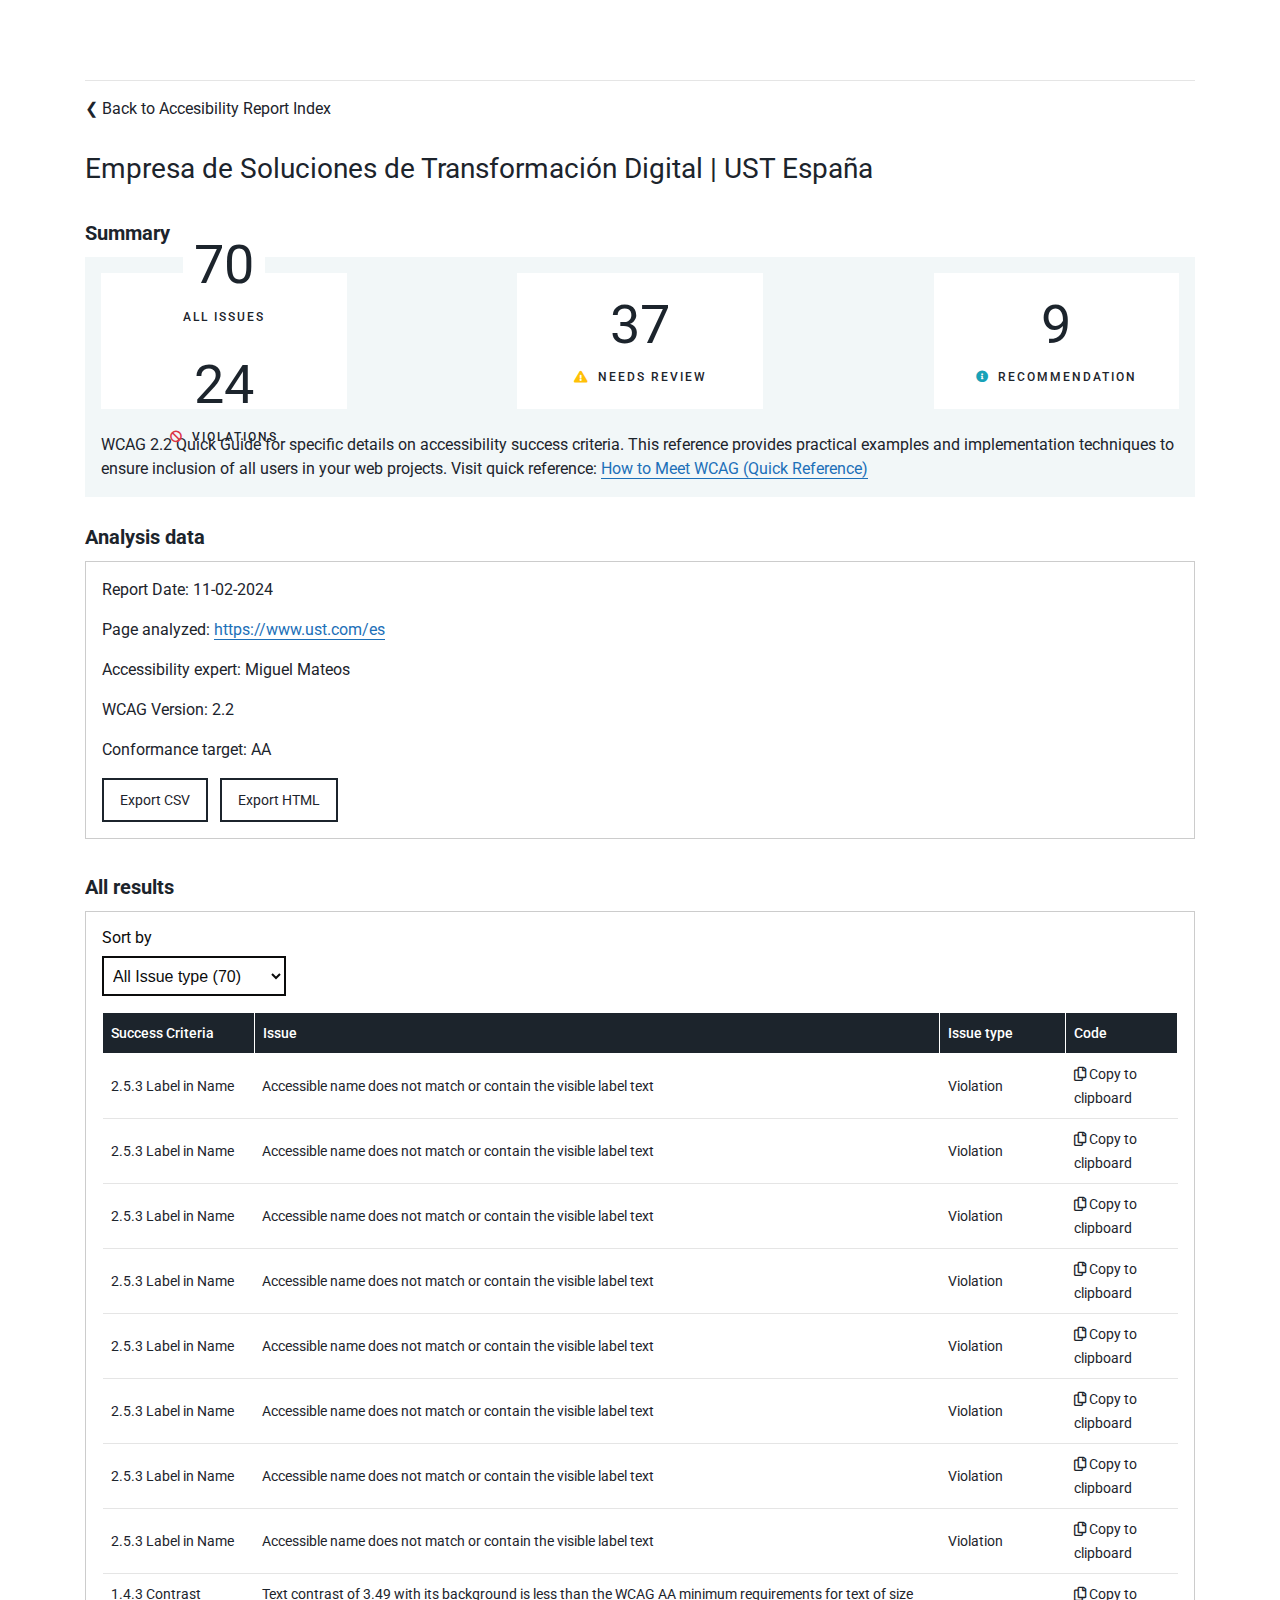
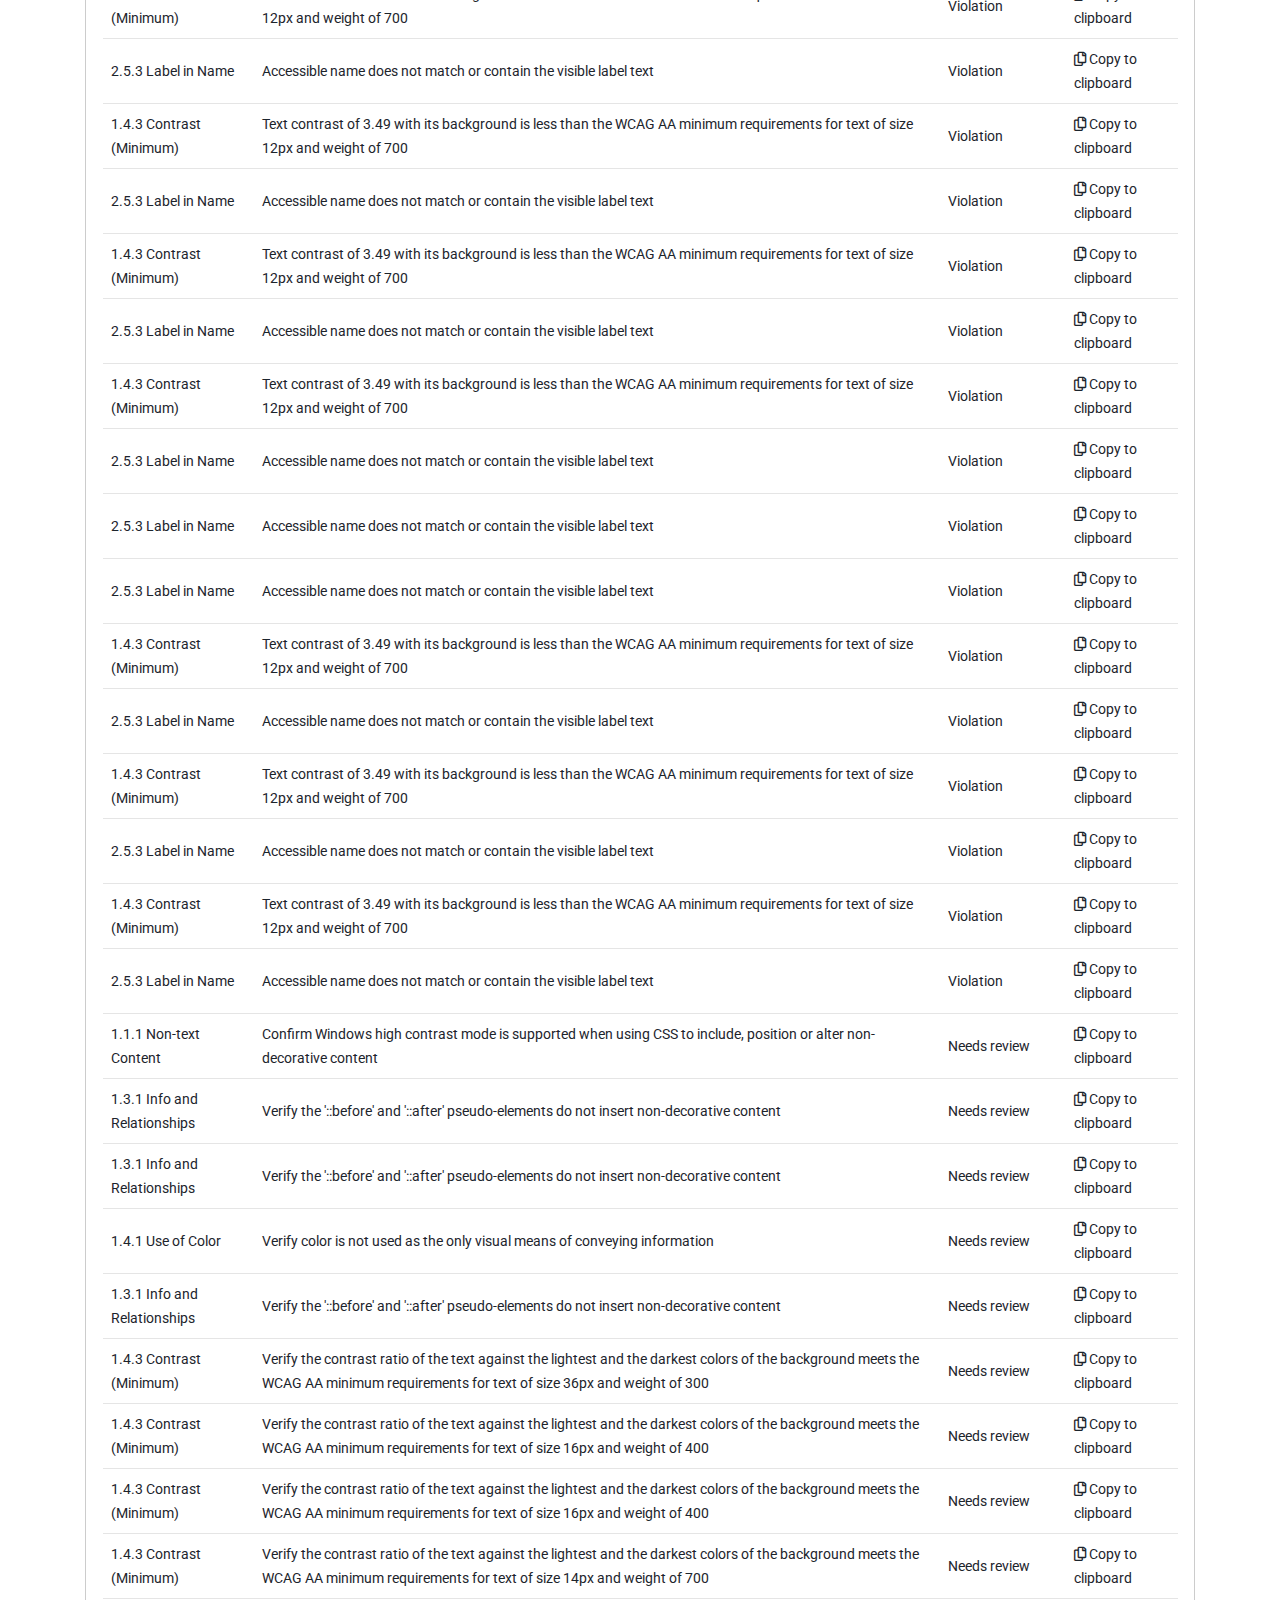
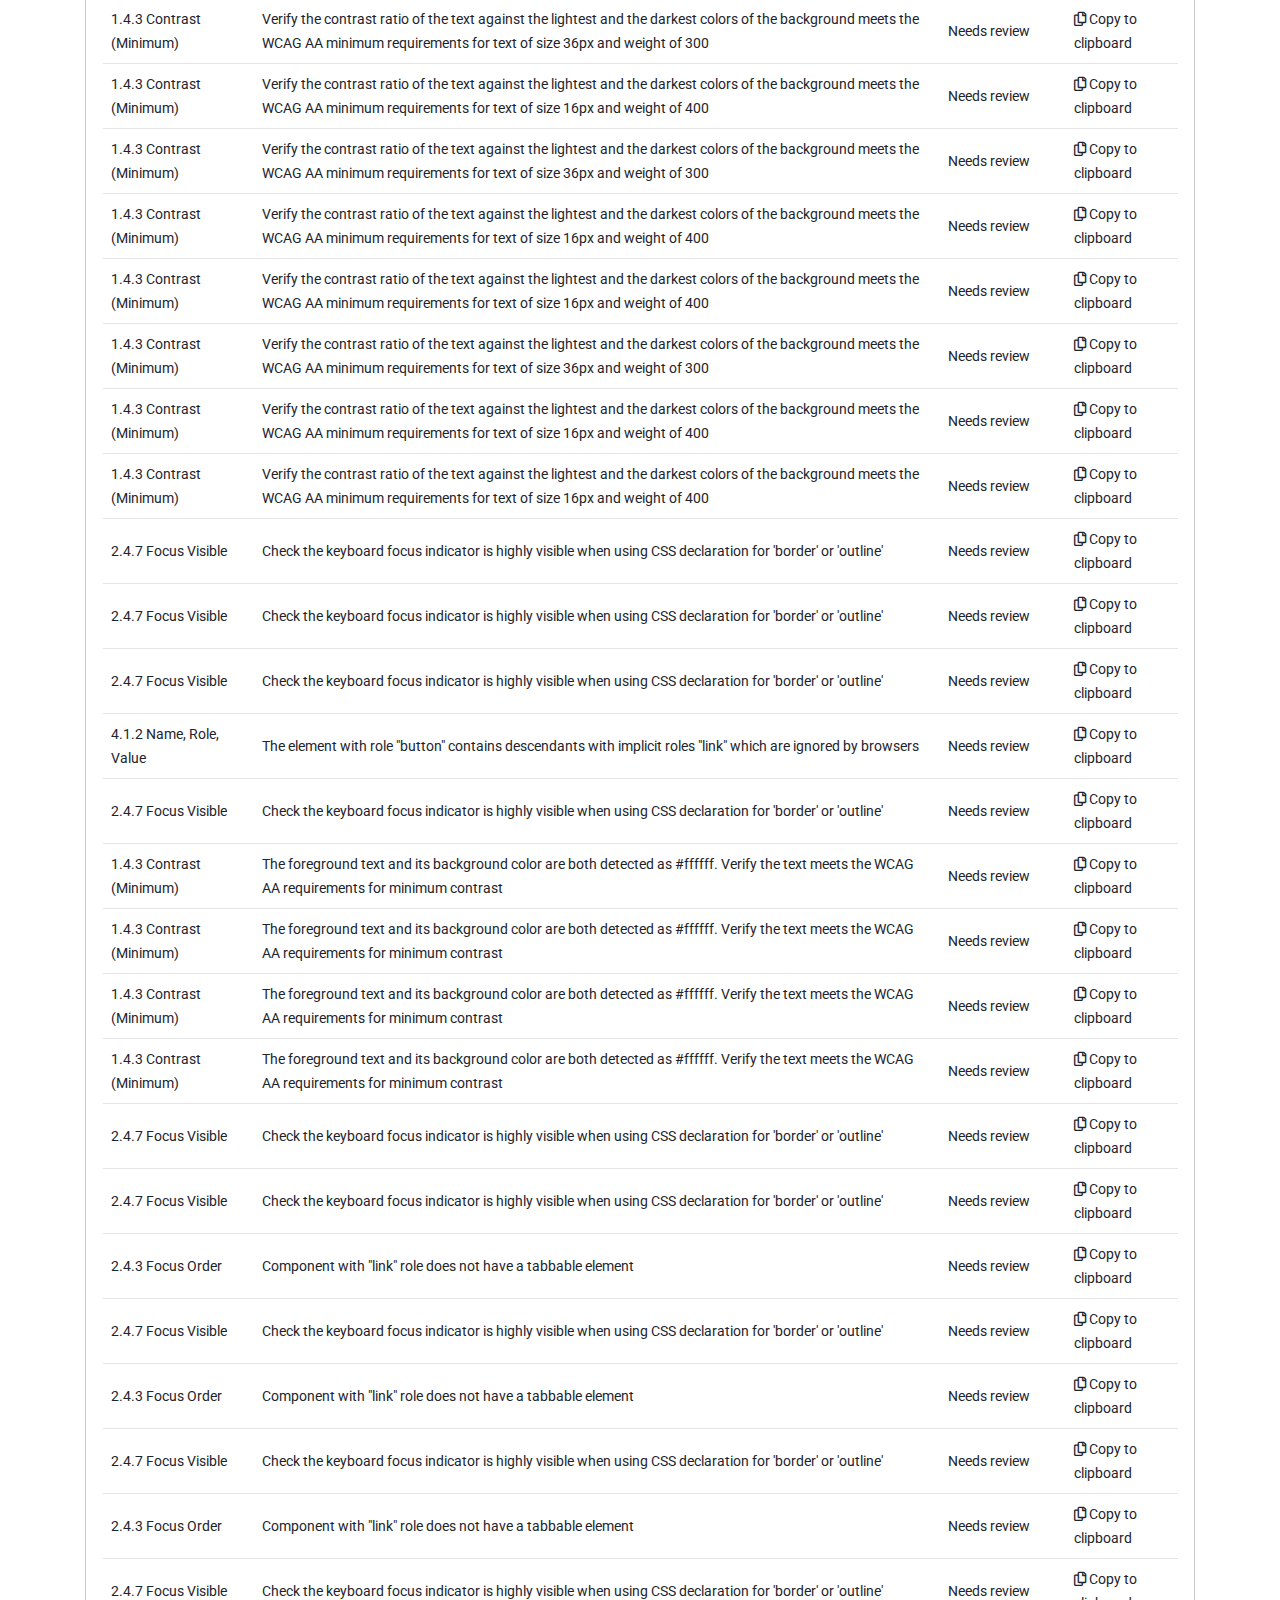
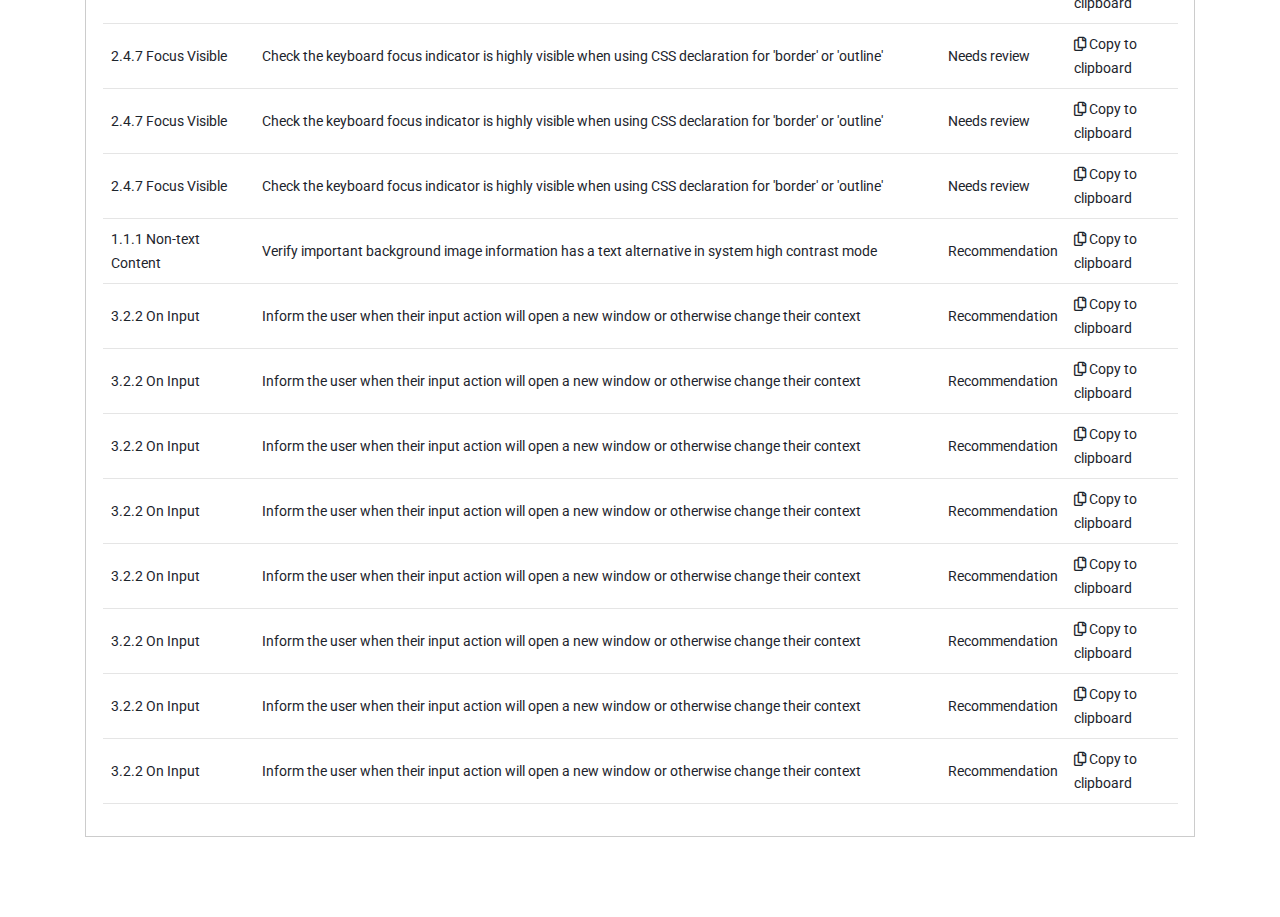
==== commit 13adc0b4: "Update individualreport.html" ====
--- a/public/html/individualreport.html
+++ b/public/html/individualreport.html
@@ -27,6 +27,10 @@
                <div class="background">
                   <div class="cards-container">
                      <div class="card">
+                         <div class="card">
+                        <div class="card-number mb-2" id="allNumber"></div>
+                        <div class="card-text">All Issues</div>
+                     </div>
                         <div class="card-number mb-2" id="violationsNumber"></div>
                         <div class="card-text">
                            <i class="fas fa-ban text-danger"></i>Violations
@@ -44,10 +48,7 @@
                            <i class="fas fa-info-circle text-info"></i>Recommendation
                         </div>
                      </div>
-                     <div class="card">
-                        <div class="card-number mb-2" id="allNumber"></div>
-                        <div class="card-text">All Issues</div>
-                     </div>
+                    
                   </div>
                   <p class="mb-0">
                      WCAG 2.2 Quick Guide for specific details on accessibility success criteria.
--- a/public/css/individualreport.css
+++ b/public/css/individualreport.css
@@ -17,18 +17,18 @@
 .back-link:hover {
   text-decoration: underline !important;
   text-decoration-thickness: 3px !important;
-  color: #003078 !important;
+  color: #1c242c !important;
   text-underline-offset: 0.25em !important;
 
 }
 
-.back-link-index {
+.copy-to-clipboard {
   color: #1c242c !important;
   text-decoration: none !important;
  cursor: pointer; /* Cambia el cursor a mano al pasar el ratón */
 }
 
-.back-link-index:hover {
+.copy-to-clipboard:hover {
   text-decoration: underline !important;
   text-decoration-thickness: 3px !important;
   color: #1c242c !important;
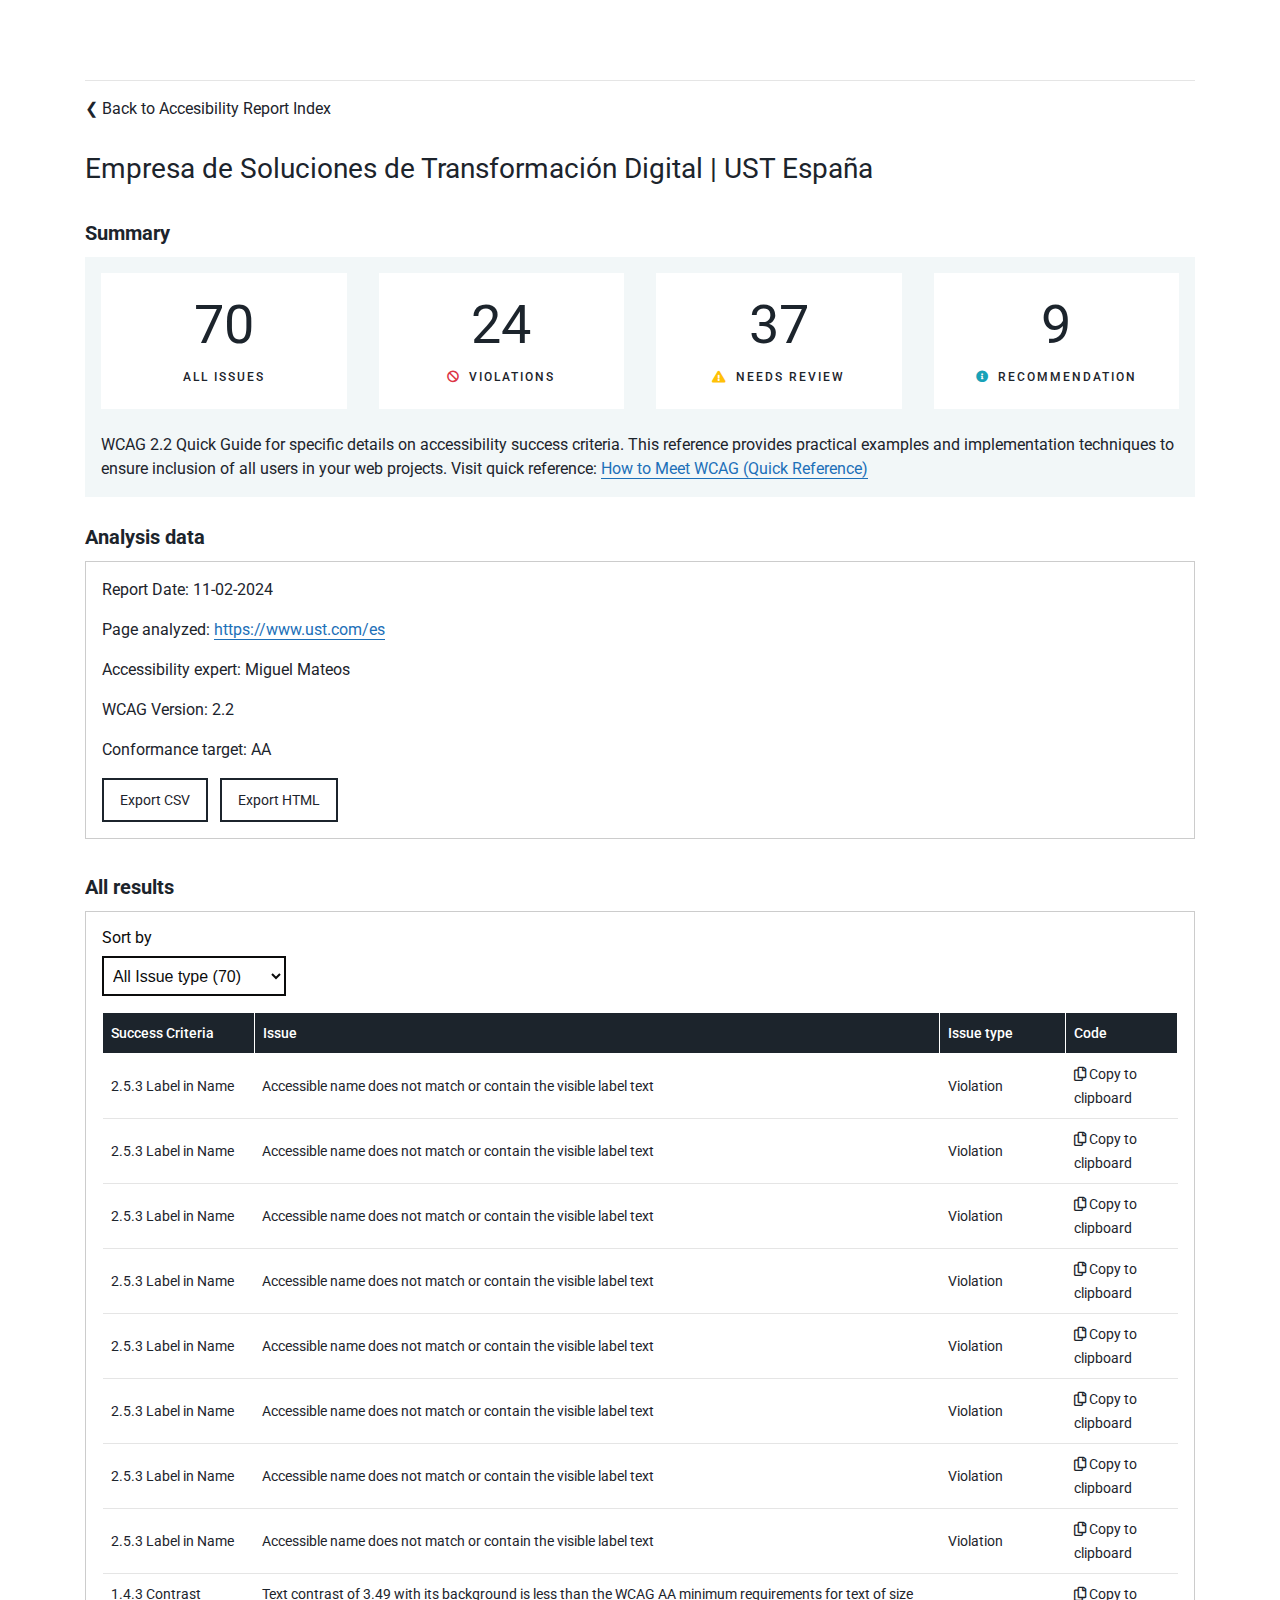
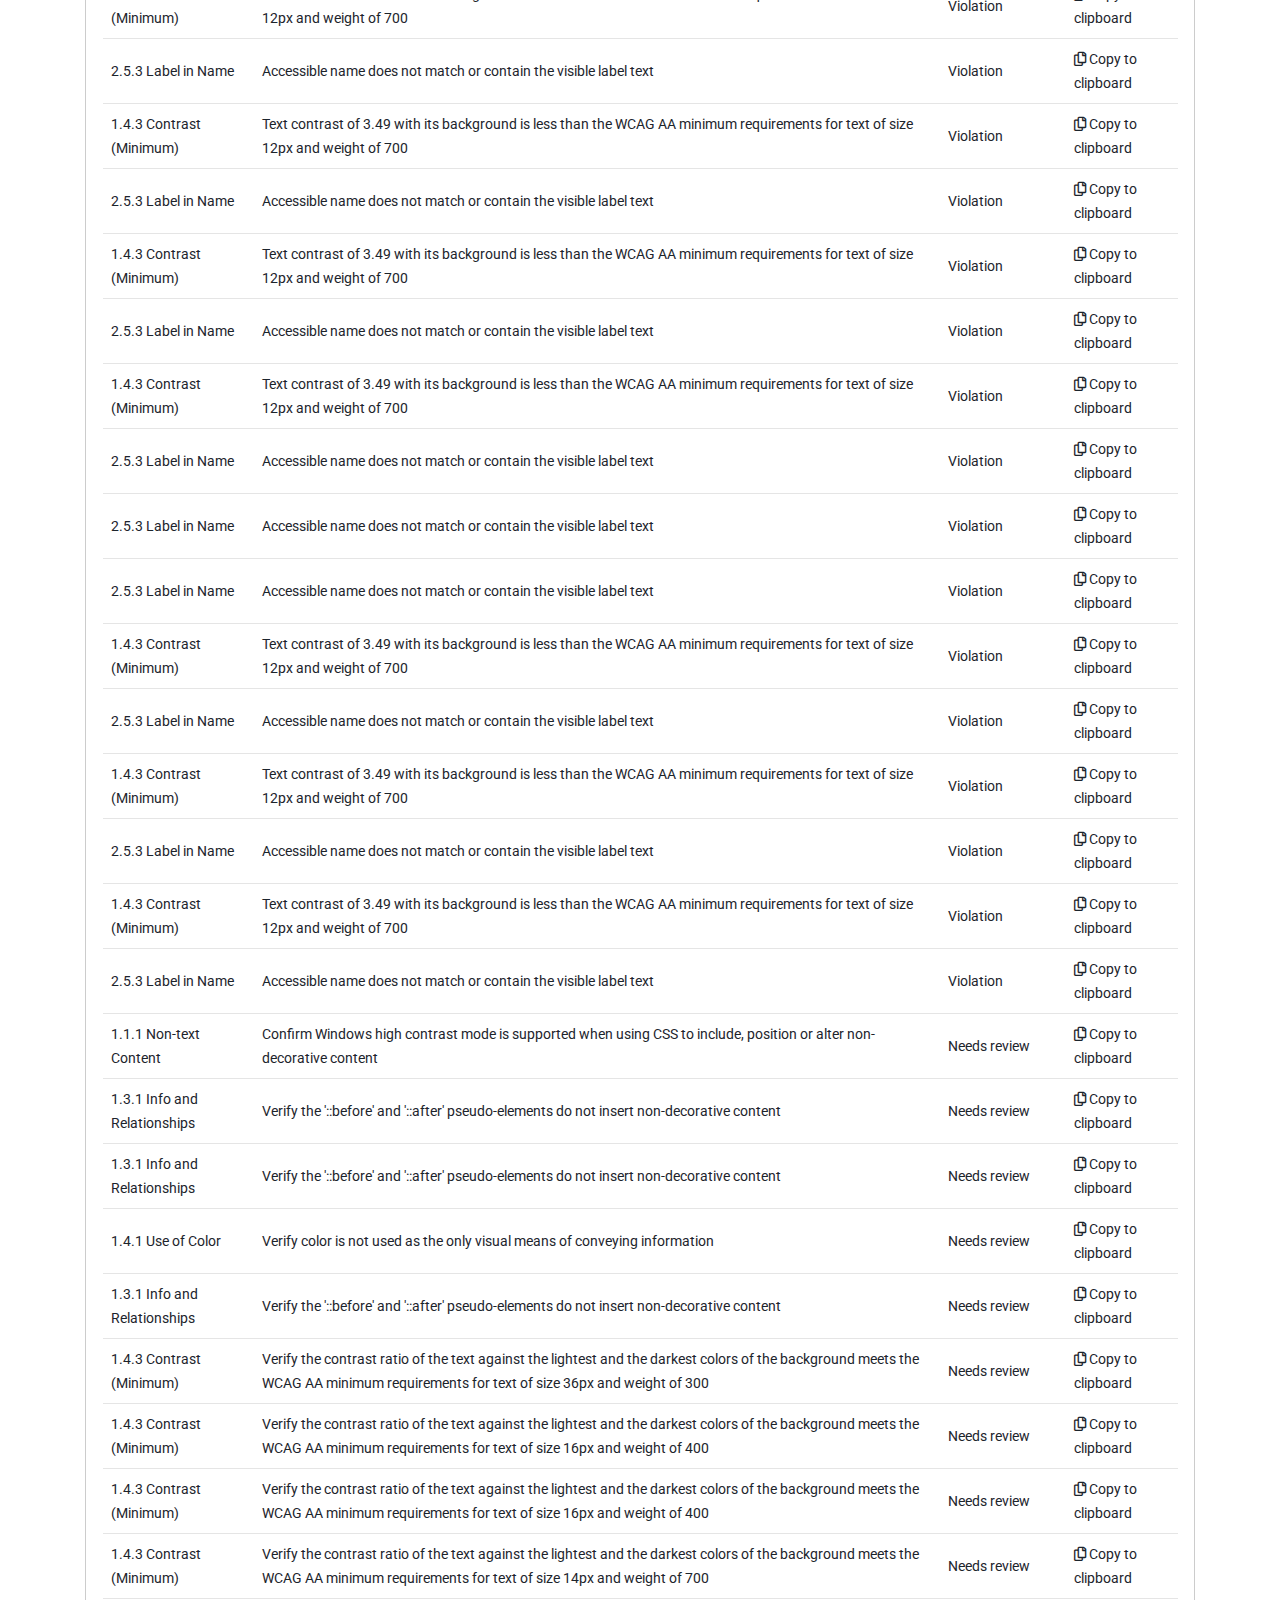
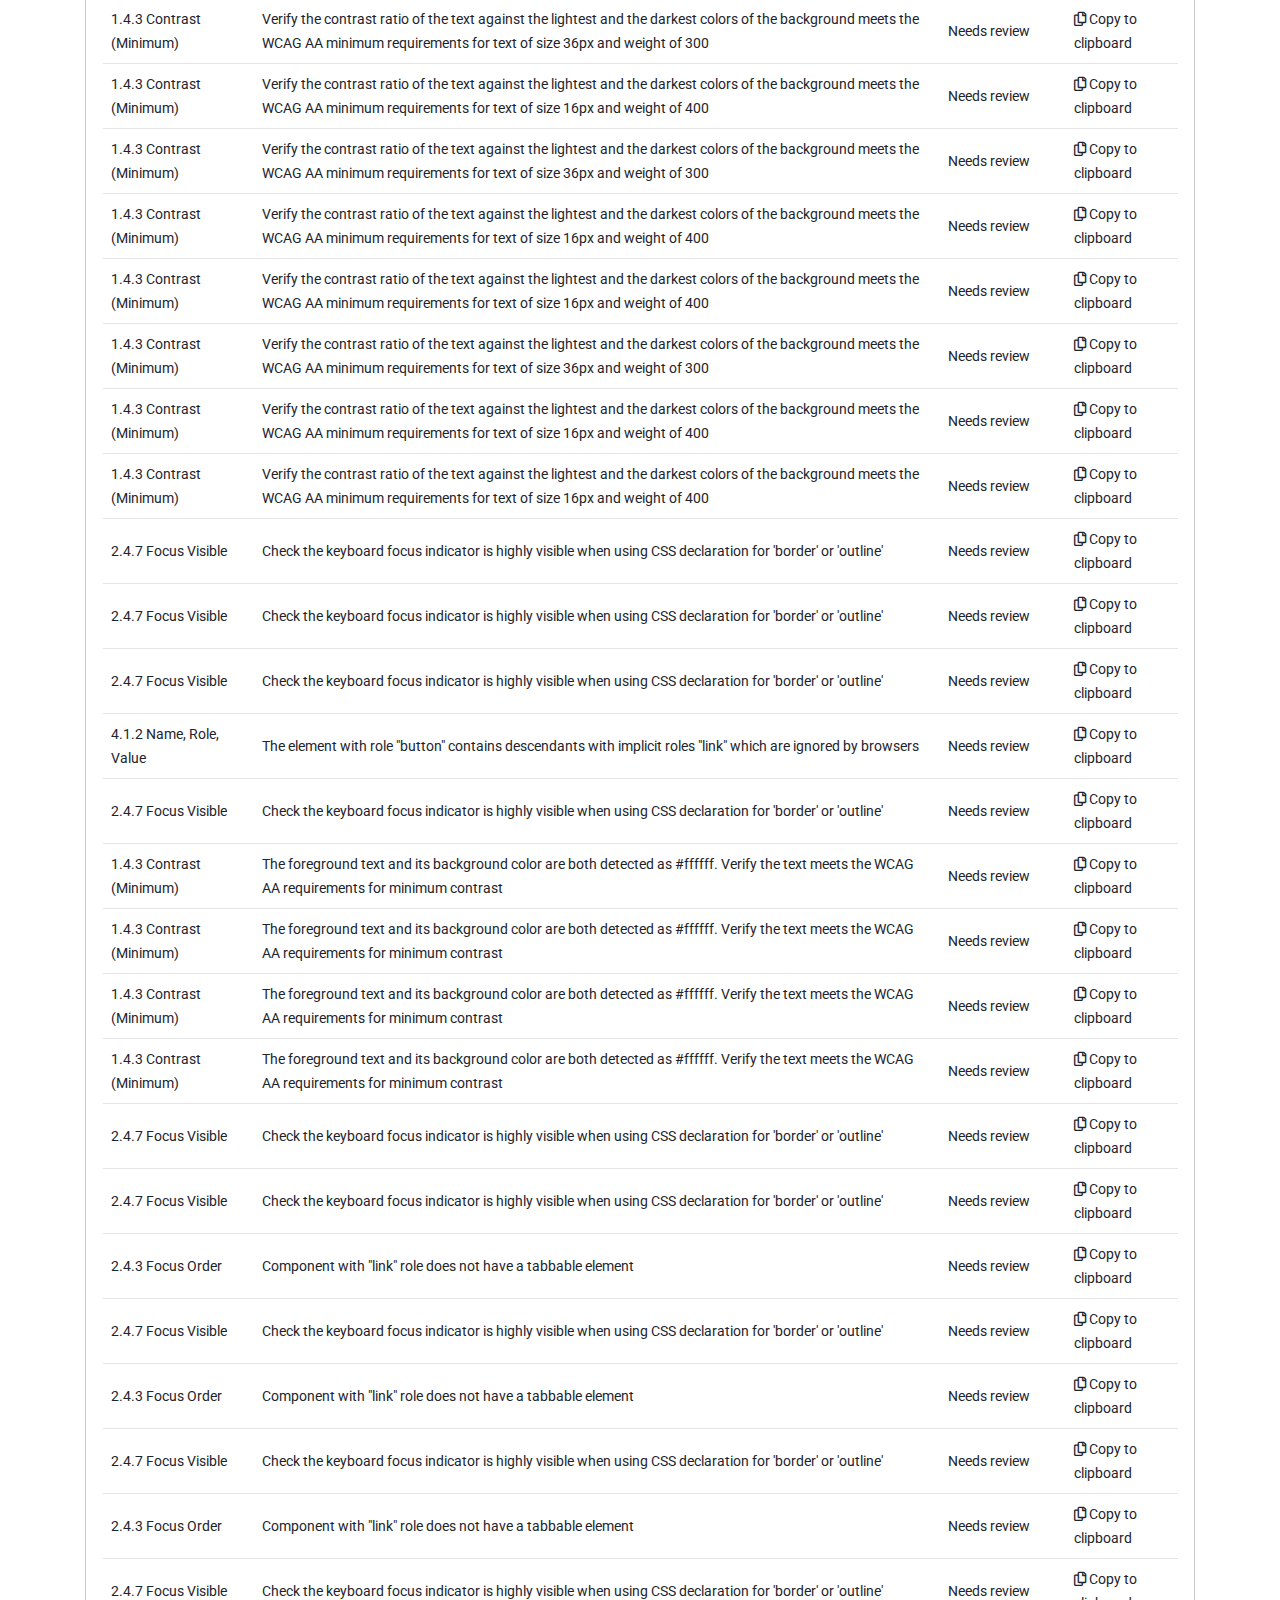
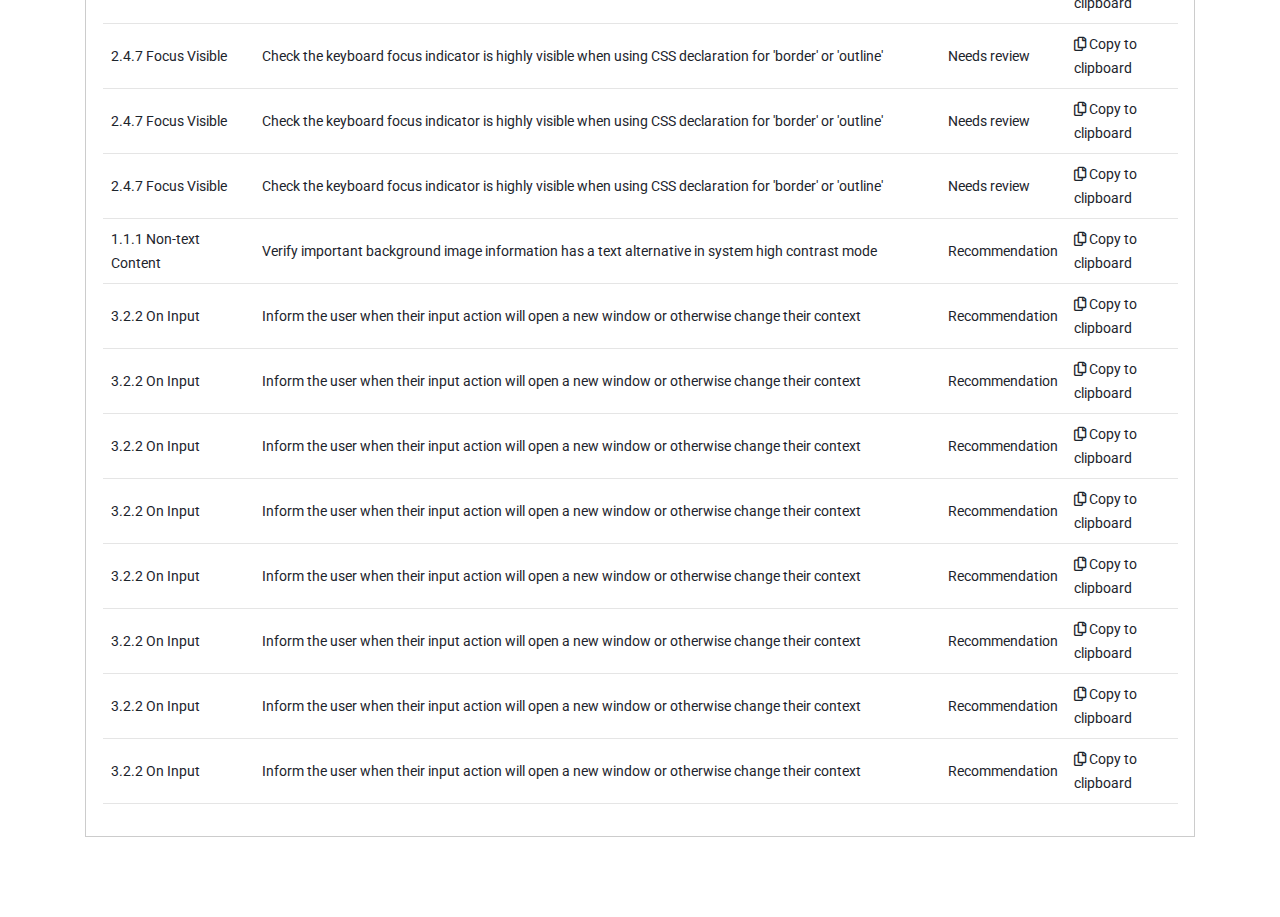
==== commit 2520fc05: "Update individualreport.html" ====
--- a/public/html/individualreport.html
+++ b/public/html/individualreport.html
@@ -27,10 +27,10 @@
                <div class="background">
                   <div class="cards-container">
                      <div class="card">
-                         <div class="card">
                         <div class="card-number mb-2" id="allNumber"></div>
                         <div class="card-text">All Issues</div>
                      </div>
+                     <div class="card">
                         <div class="card-number mb-2" id="violationsNumber"></div>
                         <div class="card-text">
                            <i class="fas fa-ban text-danger"></i>Violations
